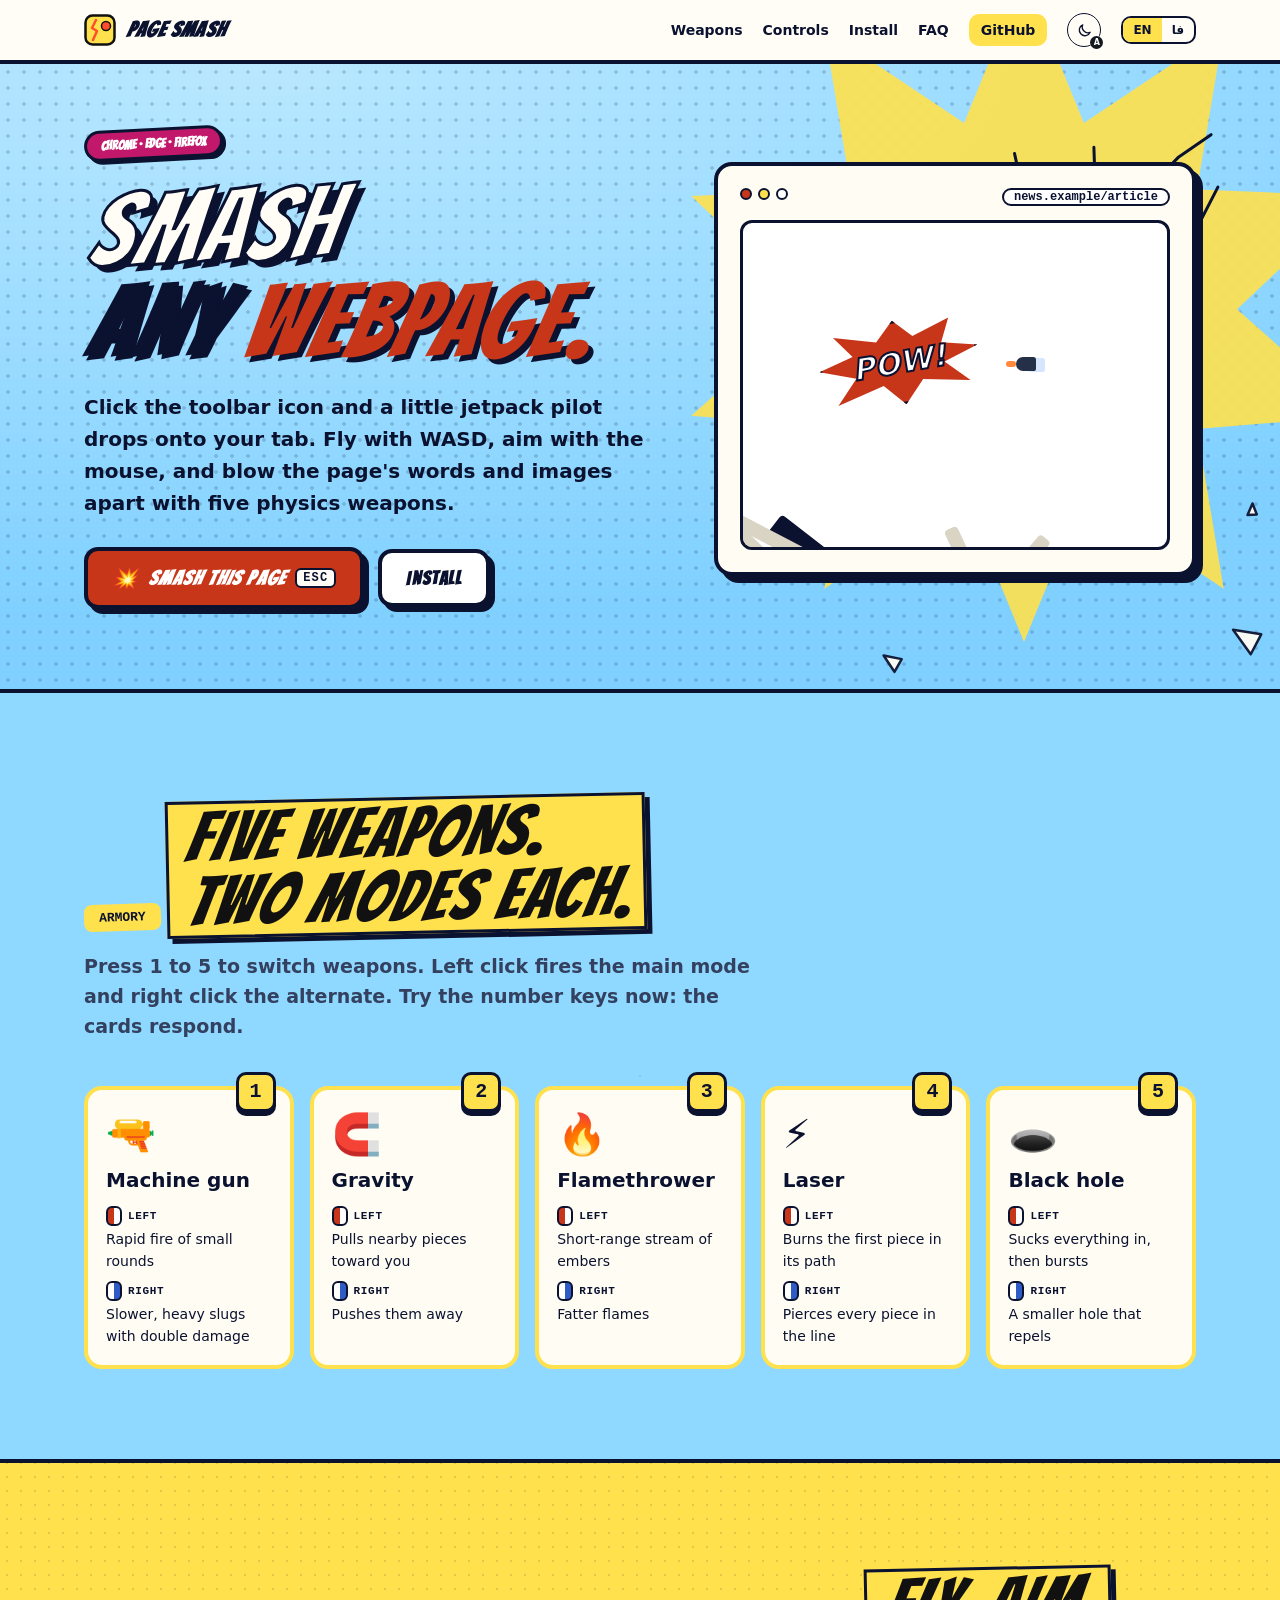
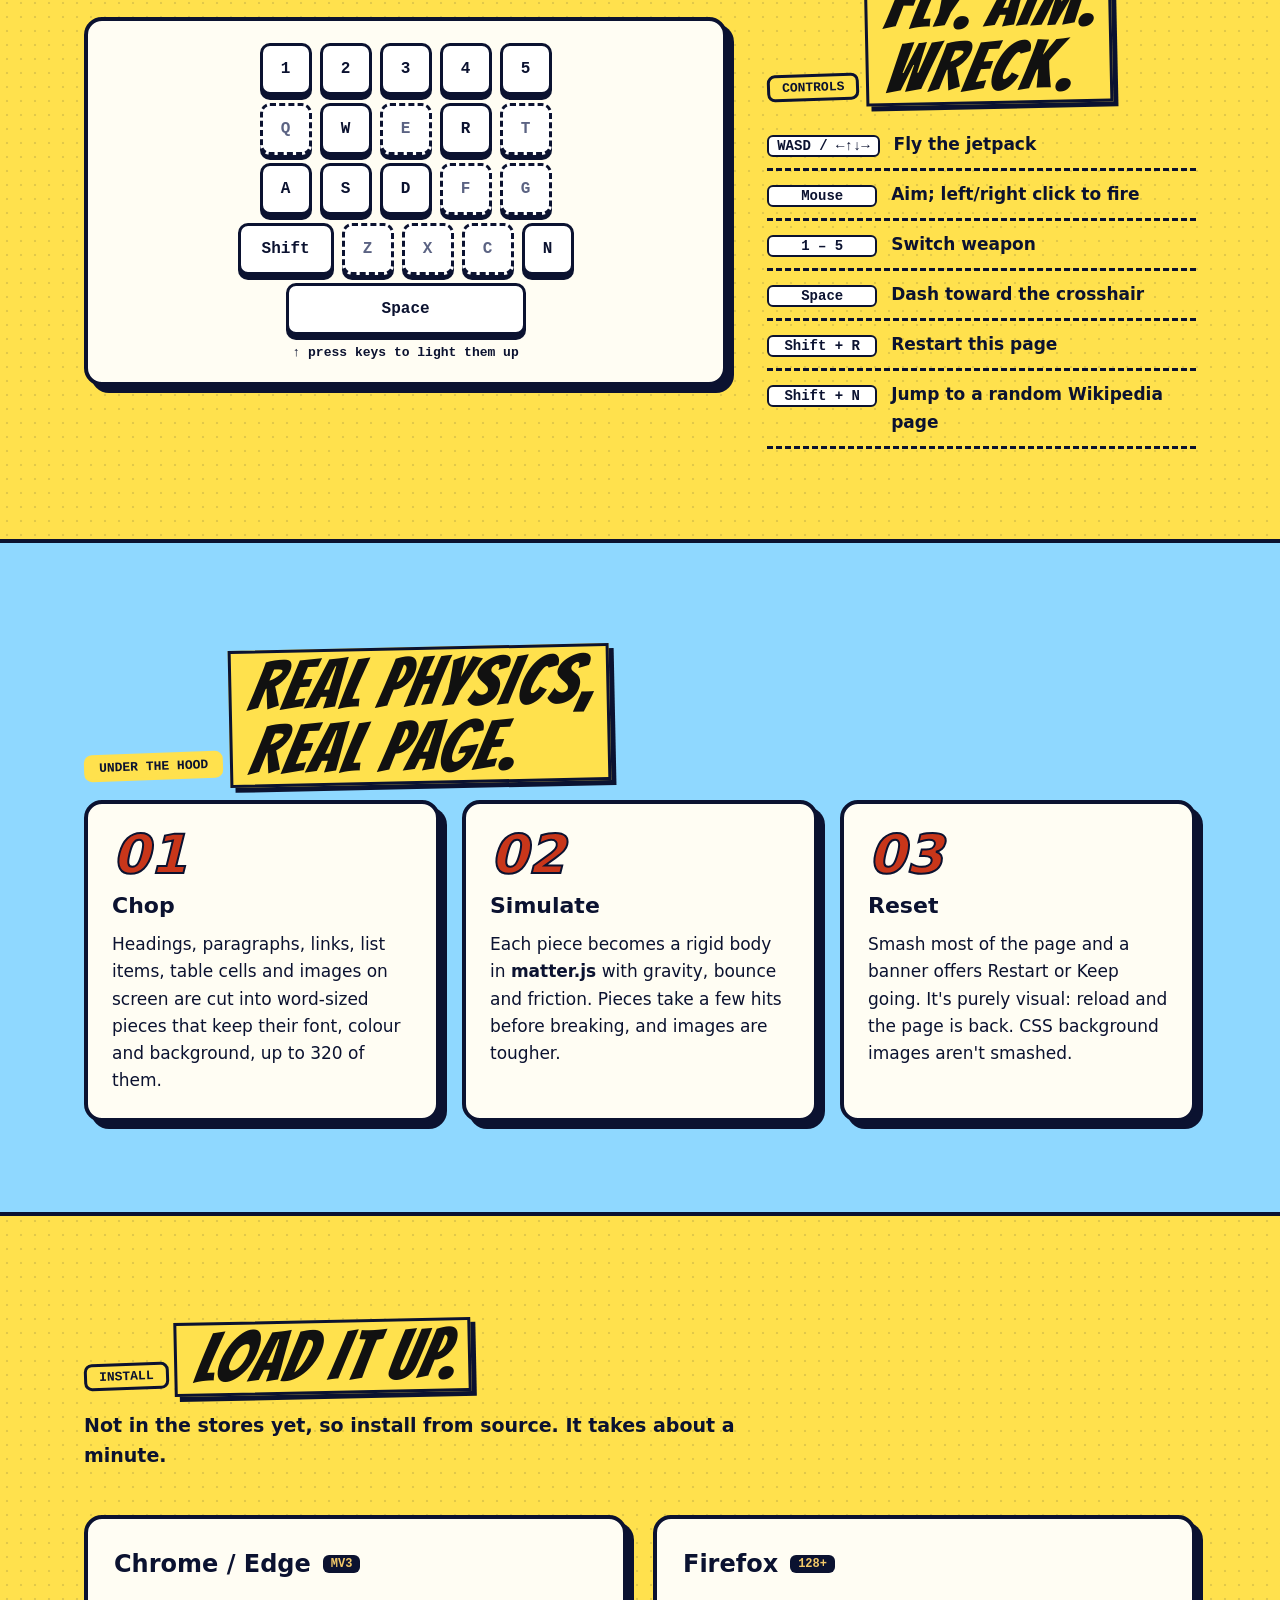
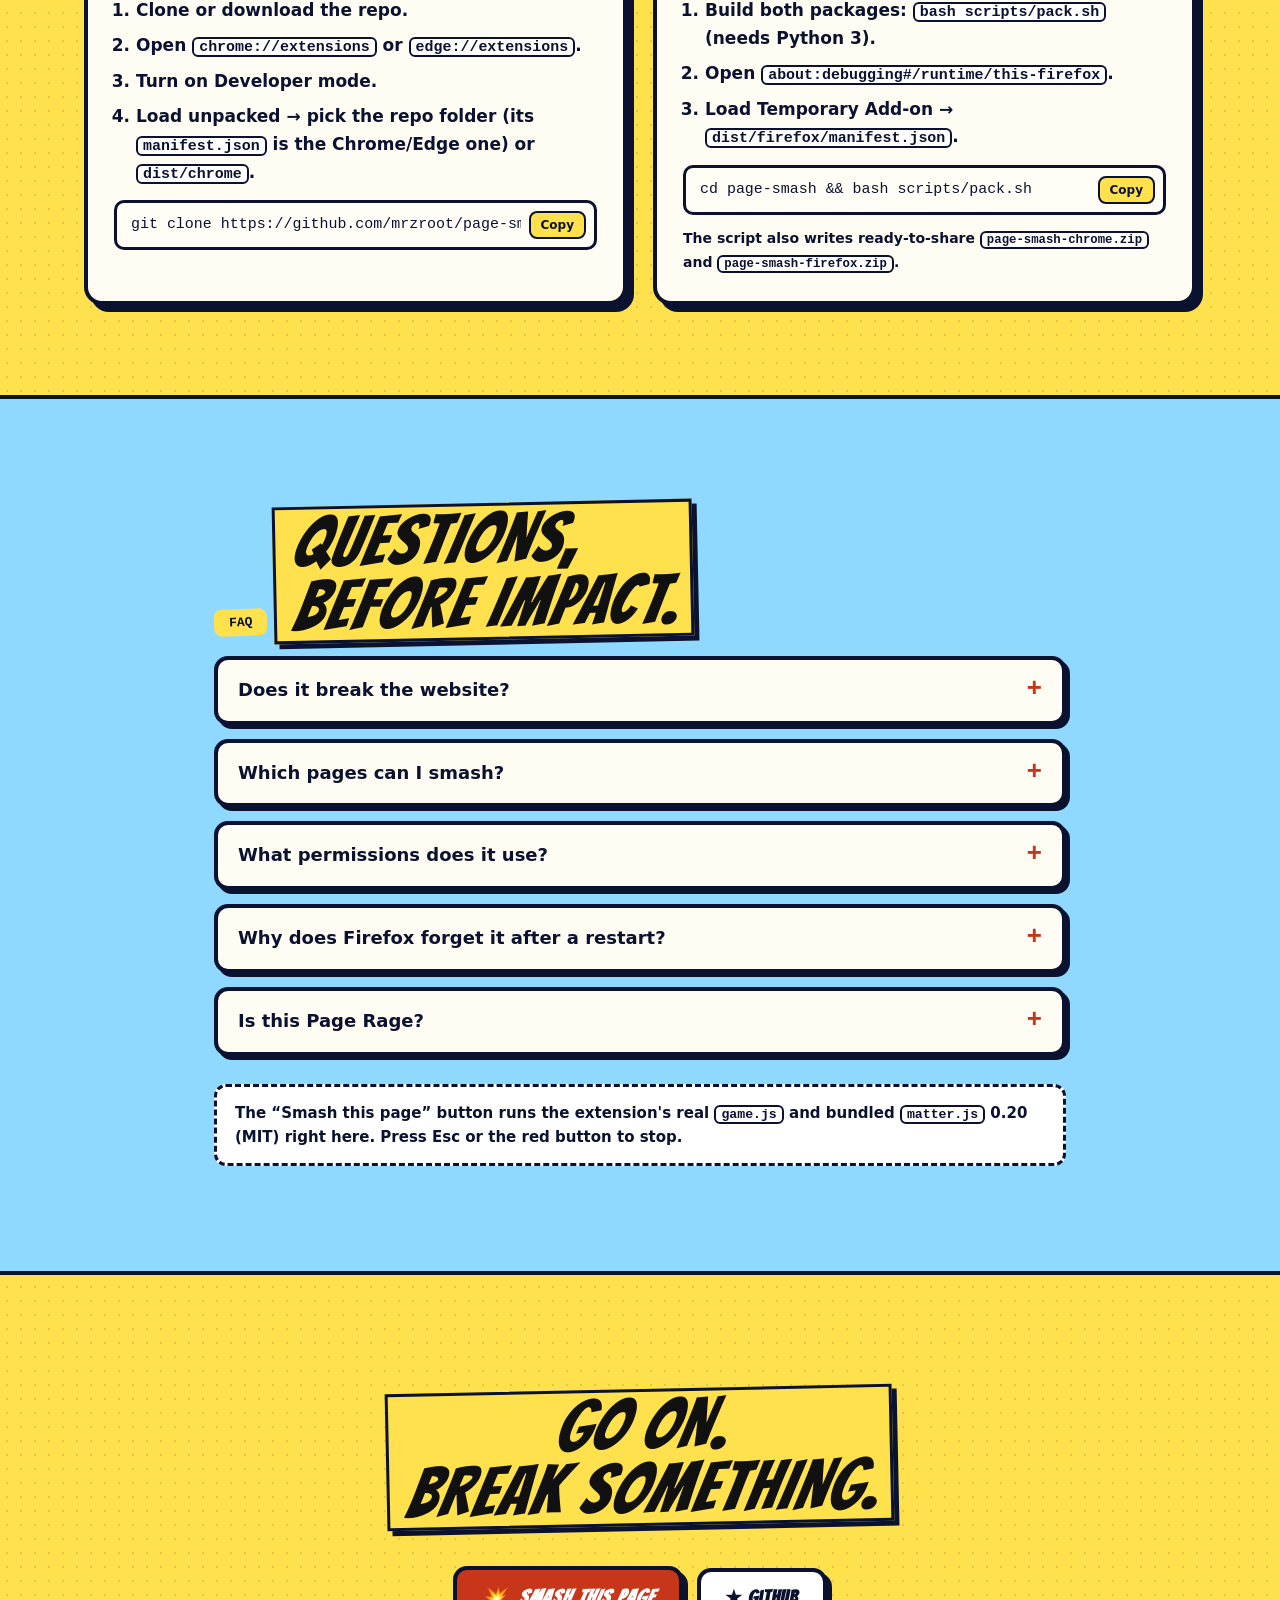
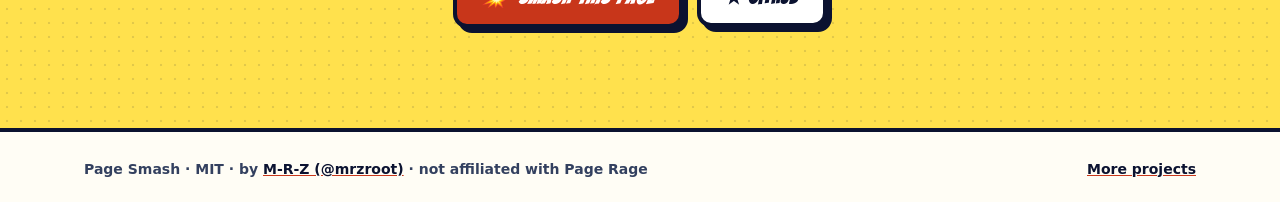
==== docs/index.html @ 1b50099c "docs(site): warm palette (drop turquoise), soft radial theme transition" ====
<!doctype html>
<html lang="en" data-lang="en" dir="ltr">
<head>
<meta charset="utf-8">
<meta name="theme-color" content="#070b1a" media="(prefers-color-scheme: dark)">
<meta name="theme-color" content="#ffe14d" media="(prefers-color-scheme: light)">
<script>/*mrz-theme*/(function(){var d=document.documentElement,m='system';try{m=localStorage.getItem('mrz-theme')||'system'}catch(e){}if(m!=='light'&&m!=='dark')m='system';var q=window.matchMedia?matchMedia('(prefers-color-scheme: dark)'):null;var t=m==='system'?(q&&q.matches?'dark':'light'):m;d.setAttribute('data-theme',t);d.setAttribute('data-theme-mode',m);d.style.colorScheme=t})()</script>
<meta name="color-scheme" content="light dark">
<meta name="viewport" content="width=device-width, initial-scale=1">
<title>Page Smash · Smash any webpage with a jetpack and five weapons</title>
<meta name="description" content="Page Smash is an open-source browser extension for Chrome, Edge and Firefox: click the icon, fly a jetpack over the page and break its text and images apart with five physics weapons. MIT.">

<meta property="og:title" content="Page Smash · صفحه‌خردکن">
<meta property="og:description" content="Fly a jetpack over any webpage and smash it to bits. Try it on this page.">
<meta property="og:type" content="website">
<meta property="og:url" content="https://mrzroot.github.io/page-smash/">
<link rel="canonical" href="https://mrzroot.github.io/page-smash/">
<link rel="icon" href="favicon.svg" type="image/svg+xml">
<script>(function(){var d=document.documentElement,l='en';try{l=new URLSearchParams(location.search).get('lang')||localStorage.getItem('mrz-lang')||'en'}catch(e){}if(l==='fa'){d.lang='fa';d.dir='rtl';d.setAttribute('data-lang','fa')}})()</script>
<style>
@font-face{font-family:Vazirmatn;src:url(fonts/vazirmatn-arabic.woff2) format('woff2');font-weight:400 800;font-display:swap;unicode-range:U+0600-06FF,U+0750-077F,U+200C-200E,U+FB50-FDFF,U+FE70-FEFC}
:root{--stroke:var(--ink);--y:#ffe14d;--y2:#fff3a6;--ink:#111;--red:#ff4d2e;--blue:#2f6bff;--pink:#ff5fa2;--mint:#3ddc97;--purple:#8a5cff;--paper:#fffdf3;
--sans:ui-sans-serif,system-ui,-apple-system,"Segoe UI",Roboto,Arial,Vazirmatn,sans-serif;--fa:Vazirmatn,"Segoe UI",Tahoma,sans-serif;--mono:ui-monospace,"SF Mono",Menlo,Consolas,monospace}
*{box-sizing:border-box}html{scroll-behavior:smooth;background:var(--y)}
body{margin:0;color:var(--ink);font:17px/1.6 var(--sans);-webkit-font-smoothing:antialiased;overflow-x:hidden;background:var(--y);background-image:radial-gradient(rgba(0,0,0,.13) 1.2px,transparent 1.6px);background-size:14px 14px}
html[data-lang=fa] body{font-family:var(--fa);line-height:1.85}
html[data-lang=en] [lang=fa],html[data-lang=fa] [lang=en]{display:none!important}
a{color:inherit}
code{font-family:var(--mono);font-size:.88em;background:#fff;border:2px solid var(--stroke);border-radius:6px;padding:0 5px}
.wrap{max-width:1160px;margin:0 auto;padding:0 24px}
.box{color:var(--ink);background:var(--paper);border:4px solid var(--stroke);border-radius:18px;box-shadow:7px 7px 0 var(--stroke)}
html[dir=rtl] .box{box-shadow:-7px 7px 0 var(--stroke)}
/* nav */
.top{position:sticky;top:0;z-index:20;background:var(--ink);color:#fff}
.top .wrap{display:flex;align-items:center;gap:18px;height:60px}
.brand{display:flex;align-items:center;gap:10px;font-weight:900;font-size:20px;text-decoration:none;letter-spacing:-.02em;font-style:italic;text-transform:uppercase}
html[data-lang=fa] .brand{font-style:normal;text-transform:none}
.brand img{width:32px;height:32px}
.top nav{margin-inline-start:auto;display:flex;gap:20px;align-items:center;font-weight:800;font-size:14px}
.top nav a{text-decoration:none}.top nav a:hover{color:var(--y)}
.lang{display:flex;border:2px solid #fff;border-radius:10px;overflow:hidden}
.lang button{background:none;border:0;color:#fff;font:900 12px var(--sans);padding:5px 10px;cursor:pointer}
.lang button[aria-pressed=true]{background:var(--y);color:var(--ink)}
.gh{background:var(--y);color:var(--ink);border-radius:10px;padding:5px 12px}
.top nav a.gh:hover{color:var(--ink)}
/* hero */
.hero{padding:64px 0 80px;position:relative}
.hero .wrap{display:grid;grid-template-columns:1.1fr .9fr;gap:40px;align-items:center}
.hero .wrap>*{min-width:0}
.sticker{display:inline-block;background:var(--pink);color:#fff;font:900 13px var(--sans);text-transform:uppercase;padding:6px 14px;border:3px solid var(--stroke);border-radius:999px;transform:rotate(-3deg);box-shadow:3px 3px 0 var(--stroke)}
html[data-lang=fa] .sticker{text-transform:none;font-family:var(--fa)}
h1{font-size:clamp(52px,8vw,112px);line-height:.86;margin:22px 0 22px;font-weight:900;text-transform:uppercase;letter-spacing:-.045em;font-style:italic}
h1 .w{display:inline-block;color:#fff;-webkit-text-stroke:3px var(--stroke);text-shadow:6px 6px 0 var(--stroke);transform:rotate(-2deg)}
h1 .r{color:var(--red);text-shadow:5px 5px 0 var(--stroke)}
html[data-lang=fa] h1{font-style:normal;letter-spacing:0;line-height:1.2;text-transform:none;font-size:clamp(46px,6.6vw,90px)}
html[dir=rtl] h1 .w{text-shadow:-6px 6px 0 var(--stroke)}html[dir=rtl] h1 .r{text-shadow:-5px 5px 0 var(--stroke)}
.lead{font-size:20px;font-weight:600;max-width:560px;margin:0 0 28px}
.cta{display:flex;flex-wrap:wrap;gap:14px;align-items:center}
.btn{display:inline-flex;align-items:center;gap:10px;padding:15px 24px;border:4px solid var(--stroke);border-radius:14px;font:900 17px var(--sans);text-decoration:none;cursor:pointer;background:#fff;color:var(--ink);box-shadow:5px 5px 0 var(--stroke);transition:transform .08s,box-shadow .08s}
html[data-lang=fa] .btn{font-family:var(--fa)}
html[dir=rtl] .btn{box-shadow:-5px 5px 0 var(--stroke)}
.btn:hover{transform:translate(-2px,-2px);box-shadow:7px 7px 0 var(--stroke)}
.btn:active{transform:translate(4px,4px);box-shadow:1px 1px 0 var(--stroke)}
.btn.boom{background:var(--red);color:#fff;font-size:20px;text-transform:uppercase;font-style:italic}
html[data-lang=fa] .btn.boom{text-transform:none;font-style:normal}
.btn.boom .k{font:900 12px var(--mono);background:#fff;color:var(--ink);border:2px solid var(--stroke);border-radius:6px;padding:1px 6px;font-style:normal}
.touch{display:none;font-weight:800;font-size:14px;background:#fff;border:3px dashed var(--stroke);border-radius:12px;padding:10px 14px;margin-top:16px}
@media (hover:none),(pointer:coarse){.btn.boom{display:none}.touch{display:block}}
/* comic panel */
.panel{position:relative;padding:22px;transform:rotate(1.5deg)}
.panel .bar{display:flex;gap:6px;margin-bottom:14px}
.panel .bar i{width:12px;height:12px;border-radius:50%;border:2px solid var(--stroke);background:#fff}
.panel .bar i:first-child{background:var(--red)}.panel .bar i:nth-child(2){background:var(--y)}
.panel .bar span{margin-inline-start:auto;font:700 12px var(--mono);background:#fff;border:2px solid var(--stroke);border-radius:999px;padding:0 10px}
.art{position:relative;height:330px;border:3px solid var(--stroke);border-radius:12px;background:#fff;overflow:hidden}
.art .ln{position:absolute;height:14px;border-radius:4px;background:#d9d4c4;transition:transform 1s cubic-bezier(.3,1.4,.5,1),opacity .4s}
.art .hd{height:26px;background:var(--ink)}
.art .im{height:90px;background:linear-gradient(135deg,var(--blue),var(--purple));border:2px solid var(--stroke)}
.art .pl{position:absolute;width:36px;height:36px;transition:all .6s cubic-bezier(.3,1.4,.5,1)}
.art .pl b{position:absolute;left:10px;top:11px;width:20px;height:14px;background:#243047;border-radius:8px 3px 3px 8px;box-shadow:9px 1px 0 0 #d7e6ff}
.art .pl i{position:absolute;left:0;top:15px;width:10px;height:6px;background:#ff8a3d;border-radius:6px;animation:fl .12s infinite alternate}
@keyframes fl{to{width:14px;left:-4px}}
.pow{position:absolute;font:900 30px var(--sans);font-style:italic;color:#fff;-webkit-text-stroke:2px var(--stroke);background:var(--red);border:3px solid var(--stroke);padding:6px 14px;clip-path:polygon(50% 0,61% 22%,85% 8%,78% 35%,100% 45%,78% 58%,92% 85%,63% 74%,50% 100%,38% 74%,8% 88%,22% 60%,0 45%,22% 34%,12% 8%,38% 22%);transform:scale(0) rotate(-10deg);transition:transform .25s cubic-bezier(.3,1.8,.5,1);padding:22px 30px;z-index:3}
.pow.on{transform:scale(1) rotate(-10deg)}
.bul{position:absolute;width:6px;height:6px;border-radius:50%;background:#ffb703;border:1px solid var(--stroke)}
/* sections */
section{padding:90px 0;position:relative}
.dark{background:var(--ink);color:#fff;background-image:radial-gradient(rgba(255,255,255,.08) 1.2px,transparent 1.6px);background-size:14px 14px}
h2{font-size:clamp(38px,5.4vw,72px);line-height:.92;margin:14px 0 16px;font-weight:900;text-transform:uppercase;letter-spacing:-.04em;font-style:italic}
html[data-lang=fa] h2{text-transform:none;letter-spacing:0;font-style:normal;line-height:1.3}
.sub{font-size:19px;font-weight:600;max-width:680px;margin:0 0 44px}
.dark .sub{color:#d9d4c4}
.tag{display:inline-block;background:var(--y);color:var(--ink);border:3px solid var(--stroke);font:900 13px var(--mono);padding:3px 12px;border-radius:8px;transform:rotate(-2deg);text-transform:uppercase}
.dark .tag{border-color:var(--y)}
html[data-lang=fa] .tag{font-family:var(--fa)}
/* weapons */
.weap{display:grid;grid-template-columns:repeat(5,1fr);gap:16px}
.weap>*{min-width:0}
.wp{background:var(--paper);color:var(--ink);border:4px solid var(--y);border-radius:18px;padding:18px;position:relative;transition:transform .15s}
.wp:hover,.wp.sel{transform:translateY(-6px) rotate(-1deg)}
.wp.sel{border-color:var(--red);box-shadow:0 0 0 4px var(--red)}
.wp .key{position:absolute;top:-18px;inset-inline-end:14px;width:40px;height:40px;display:grid;place-items:center;background:var(--y);border:3px solid var(--stroke);border-radius:10px;font:900 20px var(--mono);box-shadow:0 4px 0 var(--stroke)}
.wp .em{font-size:40px;line-height:1;margin:6px 0 10px;display:block}
.wp h3{margin:0 0 10px;font-size:20px;font-weight:900}
.wp dl{margin:0;font-size:14px}
.wp dt{font:800 11px var(--mono);text-transform:uppercase;letter-spacing:.06em;margin-top:8px;display:flex;gap:6px;align-items:center}
.wp dt:before{content:"";width:12px;height:16px;border:2px solid var(--stroke);border-radius:6px;background:linear-gradient(90deg,var(--red) 50%,#fff 50%)}
.wp dt.rc:before{background:linear-gradient(90deg,#fff 50%,var(--blue) 50%)}
html[data-lang=fa] .wp dt{font-family:var(--fa);letter-spacing:0;font-size:12px}
.wp dd{margin:2px 0 0}
/* keyboard */
.kbwrap{display:grid;grid-template-columns:1.2fr .8fr;gap:40px;align-items:center}
.kbwrap>*{min-width:0}
.kb{padding:22px;direction:ltr}
.row{display:flex;gap:8px;margin-bottom:8px;justify-content:center}
.kc{min-width:52px;height:52px;display:grid;place-items:center;background:#fff;border:3px solid var(--stroke);border-radius:10px;font:900 16px var(--mono);box-shadow:0 5px 0 var(--stroke);transition:transform .06s,box-shadow .06s,background .06s;padding:0 10px}
.kc.dim{opacity:.35}
.kc.w{min-width:240px}.kc.m{min-width:96px}
.kc.on{transform:translateY(4px);box-shadow:0 1px 0 var(--stroke);background:var(--y)}
.kc.hot{background:var(--y2)}
.kbnote{text-align:center;font:700 13px var(--mono);margin-top:10px}
.ctl{list-style:none;margin:0;padding:0}
.ctl li{display:flex;gap:14px;align-items:baseline;padding:10px 0;border-bottom:3px dashed var(--stroke);font-weight:600}
.ctl li b{font:900 14px var(--mono);background:#fff;border:2px solid var(--stroke);border-radius:6px;padding:1px 8px;flex:none;min-width:110px;text-align:center}
/* how */
.how{display:grid;grid-template-columns:repeat(3,1fr);gap:22px}
.how>*{min-width:0}
.hw{padding:24px}
.hw .n{font:900 italic 54px/1 var(--sans);color:var(--red);-webkit-text-stroke:2px var(--stroke)}
.hw h3{margin:6px 0 8px;font-size:22px;font-weight:900}
.hw p{margin:0;font-weight:500}
/* install */
.inst{display:grid;grid-template-columns:1fr 1fr;gap:26px}
.inst>*{min-width:0}
.ib{padding:26px}
.ib h3{display:flex;gap:12px;align-items:center;margin:0 0 14px;font-size:24px;font-weight:900}
.ib h3 span.b{font:900 12px var(--mono);background:var(--ink);color:var(--y);border-radius:6px;padding:2px 8px}
.ib ol{margin:0;padding-inline-start:22px;font-weight:600}
.ib li{margin:8px 0}
.cmd{display:flex;align-items:center;gap:8px;background:var(--ink);color:#fff;border-radius:10px;padding:8px 8px 8px 14px;margin-top:14px;direction:ltr}
.cmd code{flex:1;min-width:0;background:none;border:0;color:var(--y);white-space:nowrap;overflow-x:auto;padding:0}
.copy{background:var(--y);border:2px solid #fff;border-radius:8px;font:900 12px var(--sans);padding:5px 10px;cursor:pointer;flex:none}
.copy.ok{background:var(--mint)}
/* faq */
.faq{max-width:900px}
details{color:var(--ink);background:var(--paper);border:4px solid var(--stroke);border-radius:14px;margin-bottom:14px;padding:0 20px;box-shadow:4px 4px 0 var(--stroke)}
html[dir=rtl] details{box-shadow:-4px 4px 0 var(--stroke)}
summary{cursor:pointer;list-style:none;padding:16px 0;font-weight:900;font-size:18px;display:flex;justify-content:space-between;gap:16px}
summary::-webkit-details-marker{display:none}
summary:after{content:"+";font:900 26px/1 var(--mono);color:var(--red)}
details[open] summary:after{content:"−"}
details p{margin:0 0 18px;font-weight:500}
.disc{color:var(--ink);margin-top:28px;font-weight:700;font-size:15px;background:#fff;border:3px dashed var(--stroke);border-radius:12px;padding:14px 18px}
.end{text-align:center;padding:100px 0}
.end .cta{justify-content:center;margin-top:24px}
footer{background:var(--ink);color:#d9d4c4;padding:26px 0;font-size:14px;font-weight:600}
footer .wrap{display:flex;flex-wrap:wrap;gap:14px;justify-content:space-between}
footer a{color:var(--y)}
#exit{position:fixed;bottom:18px;left:50%;transform:translateX(-50%);z-index:2147483647;display:none;background:var(--red);color:#fff;border:3px solid var(--stroke);border-radius:999px;font:900 14px var(--sans);padding:10px 18px;cursor:pointer;box-shadow:0 4px 0 var(--stroke)}
html[data-lang=fa] #exit{font-family:var(--fa)}
html.smashing #exit{display:block}
@media (max-width:980px){.hero .wrap,.kbwrap,.inst{grid-template-columns:minmax(0,1fr)}.weap{grid-template-columns:repeat(2,minmax(0,1fr));row-gap:30px}.how{grid-template-columns:minmax(0,1fr)}.panel{transform:none}}
@media (max-width:640px){.top nav a.h,.gh{display:none}.hero{padding:40px 0 60px}section{padding:64px 0}.weap{grid-template-columns:minmax(0,1fr)}.art{height:260px}.kc{min-width:38px;height:42px;font-size:13px;padding:0 6px}.kc.w{min-width:150px}.kc.m{min-width:64px}.row{gap:5px}.ctl li b{min-width:90px}}
</style>
<style id="mrz-theme-css">/*mrz-theme-badge*/[data-theme-toggle]{position:relative}
html[data-theme-mode=system] [data-theme-toggle]::after{content:"A";position:absolute;inset-inline-end:-3px;bottom:-3px;min-width:13px;height:13px;padding:0 2px;box-sizing:border-box;border-radius:7px;font:700 8px/13px system-ui,sans-serif;letter-spacing:0;text-align:center;background:#14181f;color:#fff;box-shadow:0 0 0 1px rgba(255,255,255,.55);pointer-events:none}
html[data-theme=dark][data-theme-mode=system] [data-theme-toggle]::after{background:#f3f4f6;color:#14181f;box-shadow:0 0 0 1px rgba(0,0,0,.5)}

/* mrz theme toggle */
.mrz-tt{all:unset;box-sizing:border-box;cursor:pointer;display:inline-grid;place-items:center;flex:none;width:34px;height:34px;border-radius:999px;color:inherit;border:1.5px solid currentColor;transition:transform .2s,background-color .2s}
.mrz-tt:hover{transform:rotate(-12deg)}.mrz-tt:focus-visible{outline:2px solid #b56a1f;outline-offset:3px}
.mrz-tt svg{width:17px;height:17px;display:block}
html[data-theme=dark] .mrz-tt .i-moon,html:not([data-theme=dark]) .mrz-tt .i-sun{display:none}
/* Page Smash · comic pop on the palette: amber-gold daylight, midnight-indigo night with terracotta ink lines */
html[data-theme=light]{--y:#f3c969;--y2:#f9e3a8;--ink:#0b1230;--stroke:#0b1230;--red:#c8361a;--blue:#2f5bc7;--pink:#c2186b;--mint:#0b7a4f;--purple:#6a46c9;--paper:#fffdf5;
--band:#f1e9d8;--band-fg:#0b1230;--band-sub:#33405f;--bar:#fffdf5;--slab:#fffdf5}
html[data-theme=dark]{--y:#f0be5e;--y2:#f6d995;--ink:#eceff7;--stroke:#d0a03f;--red:#ff6a4d;--blue:#7fa6ff;--pink:#ff7ab5;--mint:#4fdc98;--purple:#a98bff;--paper:#121a33;
--band:#0b1124;--band-fg:#eceff7;--band-sub:#b4bcd6;--bar:#0b1124;--slab:#0b1124}
html[data-theme=dark],html[data-theme=dark] body{background-color:#070b1a}
html[data-theme=dark] body{background-image:radial-gradient(rgba(170,190,255,.09) 1.2px,transparent 1.6px)}
html[data-theme=light] body{background-image:radial-gradient(rgba(11,18,48,.12) 1.2px,transparent 1.6px)}
/* bars, bands and slabs follow the theme (no hard-coded black in light mode) */
html[data-theme] .top{background:var(--bar);color:var(--ink);border-bottom:4px solid var(--stroke)}
html[data-theme] .top a{color:var(--ink)}
html[data-theme] .lang{border-color:var(--ink)}html[data-theme] .lang button{color:var(--ink)}
html[data-theme] .lang button[aria-pressed=true],html[data-theme] .gh,html[data-theme] .top nav a.gh:hover{background:var(--y);color:#0b1230}
html[data-theme] .top nav a:hover{color:var(--red)}
html[data-theme] .dark{background:var(--band);color:var(--band-fg);border-block:4px solid var(--stroke)}
html[data-theme=light] .dark{background-image:radial-gradient(rgba(11,18,48,.08) 1.2px,transparent 1.6px)}
html[data-theme] .dark .sub{color:var(--band-sub)}
html[data-theme] .cmd{background:var(--slab);color:var(--ink);border:3px solid var(--stroke)}
html[data-theme] .cmd code{color:var(--ink)}
html[data-theme] .copy{border-color:var(--stroke);color:#0b1230}
html[data-theme] footer{background:var(--bar);color:var(--band-sub);border-top:4px solid var(--stroke)}
html[data-theme] footer a{color:var(--ink);text-decoration-color:var(--red)}
html[data-theme] .ib h3 span.b{background:#0b1230;color:#f3c969}
html[data-theme] .tag,html[data-theme] .wp .key,html[data-theme] .kc.on,html[data-theme] .kc.hot,html[data-theme] .copy.ok{color:#0b1230}
html[data-theme] .sticker{color:#fff}
html[data-theme=dark] .sticker{color:#2a0717}
html[data-theme] .btn.boom,html[data-theme] .pow,html[data-theme] #exit{color:#fff}
html[data-theme=dark] .btn.boom,html[data-theme=dark] .pow,html[data-theme=dark] #exit{color:#1a0602}
html[data-theme] .btn.boom .k{background:#fffdf5;color:#0b1230}
html[data-theme] h1 .w{color:#fffdf5}
html[data-theme=dark] h1 .w{color:#f0be5e;-webkit-text-stroke-color:#0b1230}
html[data-theme=dark] .btn,html[data-theme=dark] code,html[data-theme=dark] .touch,html[data-theme=dark] .art,html[data-theme=dark] .kc,html[data-theme=dark] .ctl li b,html[data-theme=dark] .disc,html[data-theme=dark] .panel .bar i,html[data-theme=dark] .panel .bar span{background:#121a33}
html[data-theme=dark] .art .ln{background:#2a3560}
html[data-theme=dark] .wp dt:before{background:linear-gradient(90deg,var(--red) 50%,#eceff7 50%)}
html[data-theme=dark] .wp dt.rc:before{background:linear-gradient(90deg,#eceff7 50%,var(--blue) 50%)}
html[data-theme=dark] .btn.boom{background:var(--red)}
html[data-theme] .top nav a.gh,html[data-theme] .top nav a.gh:hover{background:var(--y);color:#0b1230}
html[data-theme=dark] .kc.on{background:var(--y);color:#0b1230}html[data-theme=dark] .kc.hot{background:var(--y2);color:#0b1230}
html[data-theme] .kc.dim{opacity:1;color:#5b6383;border-style:dashed}
html[data-theme=dark] .kc.dim{color:#98a2c4}
</style>
<link rel="preload" href="fonts/bangers-400.woff2" as="font" type="font/woff2" crossorigin><link rel="stylesheet" href="identity.css"></head>
<body>
<header class="top"><div class="wrap">
  <a class="brand" href="#"><img src="favicon.svg" alt=""><span lang="en">Page Smash</span><span lang="fa">صفحه‌خردکن</span></a>
  <nav>
    <a class="h" href="#weapons"><span lang="en">Weapons</span><span lang="fa">سلاح‌ها</span></a>
    <a class="h" href="#controls"><span lang="en">Controls</span><span lang="fa">کنترل‌ها</span></a>
    <a href="#install"><span lang="en">Install</span><span lang="fa">نصب</span></a>
    <a class="h" href="#faq"><span lang="en">FAQ</span><span lang="fa">پرسش‌ها</span></a>
    <a class="gh" href="https://github.com/mrzroot/page-smash">GitHub</a>
    <button type="button" class="mrz-tt" data-theme-toggle aria-label="Switch to dark mode" title="Switch to dark mode"><svg class="i-sun" viewBox="0 0 24 24" aria-hidden="true"><g fill="none" stroke="currentColor" stroke-width="1.9" stroke-linecap="round"><circle cx="12" cy="12" r="4"/><path d="M12 2.5v2M12 19.5v2M4.6 4.6 6 6M18 18l1.4 1.4M2.5 12h2M19.5 12h2M4.6 19.4 6 18M18 6l1.4-1.4"/></g></svg><svg class="i-moon" viewBox="0 0 24 24" aria-hidden="true"><path fill="none" stroke="currentColor" stroke-width="1.9" stroke-linejoin="round" d="M20 14.5A8 8 0 0 1 9.5 4a8 8 0 1 0 10.5 10.5Z"/></svg></button><div class="lang" role="group" aria-label="Language"><button type="button" data-set-lang="en">EN</button><button type="button" data-set-lang="fa">فا</button></div>
  </nav>
</div></header>

<main>
<section class="hero"><div class="wrap">
  <div>
    <span class="sticker"><span lang="en">Chrome · Edge · Firefox</span><span lang="fa">کروم · اج · فایرفاکس</span></span>
    <h1><span lang="en"><span class="w">Smash</span><br>any <span class="r">webpage.</span></span><span lang="fa"><span class="w">هر صفحه‌ای</span><br>را <span class="r">خرد کنید.</span></span></h1>
    <p class="lead"><span lang="en">Click the toolbar icon and a little jetpack pilot drops onto your tab. Fly with WASD, aim with the mouse, and blow the page's words and images apart with five physics weapons.</span><span lang="fa">روی آیکون افزونه بزنید تا یک خلبان جت‌پک کوچک روی تب فرود بیاید. با WASD پرواز کنید، با ماوس نشانه بگیرید و کلمه‌ها و تصویرهای صفحه را با پنج سلاح فیزیکی از هم بپاشید.</span></p>
    <div class="cta">
      <button class="btn boom" type="button" id="smash">💥 <span lang="en">Smash this page</span><span lang="fa">همین صفحه را خرد کن</span> <span class="k">Esc</span></button>
      <a class="btn" href="#install"><span lang="en">Install</span><span lang="fa">نصب</span></a>
    </div>
    <p class="touch"><span lang="en">🖱️ Smashing needs a keyboard and mouse. Open this page on a computer to try it live.</span><span lang="fa">🖱️ برای خرد کردن کیبورد و ماوس لازم است. این صفحه را روی کامپیوتر باز کنید تا زنده امتحانش کنید.</span></p>
  </div>
  <div class="box panel" aria-hidden="true">
    <div class="bar"><i></i><i></i><i></i><span>news.example/article</span></div>
    <div class="art" id="art"><div class="pow" id="pow">POW!</div></div>
  </div>
</div></section>

<section class="dark" id="weapons"><div class="wrap">
  <span class="tag"><span lang="en">Armory</span><span lang="fa">زرادخانه</span></span>
  <h2><span lang="en">Five weapons.<br>Two modes each.</span><span lang="fa">پنج سلاح.<br>هرکدام دو حالت.</span></h2>
  <p class="sub"><span lang="en">Press 1 to 5 to switch weapons. Left click fires the main mode and right click the alternate. Try the number keys now: the cards respond.</span><span lang="fa">با کلیدهای ۱ تا ۵ سلاح را عوض کنید. کلیک چپ حالت اصلی و کلیک راست حالت دوم است. همین حالا کلیدهای عددی را بزنید؛ کارت‌ها واکنش نشان می‌دهند.</span></p>
  <div class="weap" id="weap">
    <div class="wp"><span class="key">1</span><span class="em">🔫</span><h3><span lang="en">Machine gun</span><span lang="fa">مسلسل</span></h3><dl><dt><span lang="en">Left</span><span lang="fa">چپ</span></dt><dd><span lang="en">Rapid fire of small rounds</span><span lang="fa">رگبار گلوله‌های کوچک</span></dd><dt class="rc"><span lang="en">Right</span><span lang="fa">راست</span></dt><dd><span lang="en">Slower, heavy slugs with double damage</span><span lang="fa">گلولهٔ سنگین‌تر و کندتر با آسیب دوبرابر</span></dd></dl></div>
    <div class="wp"><span class="key">2</span><span class="em">🧲</span><h3><span lang="en">Gravity</span><span lang="fa">گرانش</span></h3><dl><dt><span lang="en">Left</span><span lang="fa">چپ</span></dt><dd><span lang="en">Pulls nearby pieces toward you</span><span lang="fa">تکه‌های نزدیک را به سمت شما می‌کشد</span></dd><dt class="rc"><span lang="en">Right</span><span lang="fa">راست</span></dt><dd><span lang="en">Pushes them away</span><span lang="fa">آن‌ها را دور می‌کند</span></dd></dl></div>
    <div class="wp"><span class="key">3</span><span class="em">🔥</span><h3><span lang="en">Flamethrower</span><span lang="fa">شعله‌افکن</span></h3><dl><dt><span lang="en">Left</span><span lang="fa">چپ</span></dt><dd><span lang="en">Short-range stream of embers</span><span lang="fa">جریان کوتاه‌برد اخگر</span></dd><dt class="rc"><span lang="en">Right</span><span lang="fa">راست</span></dt><dd><span lang="en">Fatter flames</span><span lang="fa">شعله‌های درشت‌تر</span></dd></dl></div>
    <div class="wp"><span class="key">4</span><span class="em">⚡</span><h3><span lang="en">Laser</span><span lang="fa">لیزر</span></h3><dl><dt><span lang="en">Left</span><span lang="fa">چپ</span></dt><dd><span lang="en">Burns the first piece in its path</span><span lang="fa">اولین تکهٔ مسیر را می‌سوزاند</span></dd><dt class="rc"><span lang="en">Right</span><span lang="fa">راست</span></dt><dd><span lang="en">Pierces every piece in the line</span><span lang="fa">از همهٔ تکه‌های خط عبور می‌کند</span></dd></dl></div>
    <div class="wp"><span class="key">5</span><span class="em">🕳️</span><h3><span lang="en">Black hole</span><span lang="fa">سیاه‌چاله</span></h3><dl><dt><span lang="en">Left</span><span lang="fa">چپ</span></dt><dd><span lang="en">Sucks everything in, then bursts</span><span lang="fa">همه‌چیز را می‌بلعد و بعد می‌ترکد</span></dd><dt class="rc"><span lang="en">Right</span><span lang="fa">راست</span></dt><dd><span lang="en">A smaller hole that repels</span><span lang="fa">چاله‌ای کوچک‌تر که پس می‌زند</span></dd></dl></div>
  </div>
</div></section>

<section id="controls"><div class="wrap kbwrap">
  <div class="box kb" id="kb" aria-label="Keyboard">
    <div class="row"><span class="kc" data-k="Digit1">1</span><span class="kc" data-k="Digit2">2</span><span class="kc" data-k="Digit3">3</span><span class="kc" data-k="Digit4">4</span><span class="kc" data-k="Digit5">5</span></div>
    <div class="row"><span class="kc dim">Q</span><span class="kc" data-k="KeyW">W</span><span class="kc dim">E</span><span class="kc" data-k="KeyR">R</span><span class="kc dim">T</span></div>
    <div class="row"><span class="kc" data-k="KeyA">A</span><span class="kc" data-k="KeyS">S</span><span class="kc" data-k="KeyD">D</span><span class="kc dim">F</span><span class="kc dim">G</span></div>
    <div class="row"><span class="kc m" data-k="ShiftLeft">Shift</span><span class="kc dim">Z</span><span class="kc dim">X</span><span class="kc dim">C</span><span class="kc" data-k="KeyN">N</span></div>
    <div class="row"><span class="kc w" data-k="Space">Space</span></div>
    <div class="kbnote"><span lang="en">↑ press keys to light them up</span><span lang="fa">↑ کلیدها را بزنید تا روشن شوند</span></div>
  </div>
  <div>
    <span class="tag"><span lang="en">Controls</span><span lang="fa">کنترل‌ها</span></span>
    <h2><span lang="en">Fly. Aim.<br>Wreck.</span><span lang="fa">پرواز. نشانه.<br>ویرانی.</span></h2>
    <ul class="ctl">
      <li><b>WASD / ←↑↓→</b><span lang="en">Fly the jetpack</span><span lang="fa">پرواز با جت‌پک</span></li>
      <li><b>Mouse</b><span lang="en">Aim; left/right click to fire</span><span lang="fa">نشانه‌گیری؛ کلیک چپ/راست برای شلیک</span></li>
      <li><b>1 – 5</b><span lang="en">Switch weapon</span><span lang="fa">تعویض سلاح</span></li>
      <li><b>Space</b><span lang="en">Dash toward the crosshair</span><span lang="fa">دش به سمت نشانه</span></li>
      <li><b>Shift + R</b><span lang="en">Restart this page</span><span lang="fa">شروع دوبارهٔ همین صفحه</span></li>
      <li><b>Shift + N</b><span lang="en">Jump to a random Wikipedia page</span><span lang="fa">رفتن به یک صفحهٔ تصادفی ویکی‌پدیا</span></li>
    </ul>
  </div>
</div></section>

<section class="dark"><div class="wrap">
  <span class="tag"><span lang="en">Under the hood</span><span lang="fa">زیر کاپوت</span></span>
  <h2><span lang="en">Real physics,<br>real page.</span><span lang="fa">فیزیک واقعی،<br>صفحهٔ واقعی.</span></h2>
  <div class="how">
    <div class="box hw"><div class="n">01</div><h3><span lang="en">Chop</span><span lang="fa">تکه‌تکه</span></h3><p><span lang="en">Headings, paragraphs, links, list items, table cells and images on screen are cut into word-sized pieces that keep their font, colour and background, up to 320 of them.</span><span lang="fa">تیترها، پاراگراف‌ها، لینک‌ها، آیتم‌های فهرست، خانه‌های جدول و تصویرهای روی صفحه به تکه‌هایی به اندازهٔ کلمه بریده می‌شوند و فونت، رنگ و پس‌زمینه‌شان را نگه می‌دارند؛ تا ۳۲۰ تکه.</span></p></div>
    <div class="box hw"><div class="n">02</div><h3><span lang="en">Simulate</span><span lang="fa">شبیه‌سازی</span></h3><p><span lang="en">Each piece becomes a rigid body in <b>matter.js</b> with gravity, bounce and friction. Pieces take a few hits before breaking, and images are tougher.</span><span lang="fa">هر تکه در <b>matter.js</b> یک جسم صلب با گرانش، جهش و اصطکاک می‌شود. تکه‌ها پیش از شکستن چند ضربه می‌خورند و تصویرها مقاوم‌ترند.</span></p></div>
    <div class="box hw"><div class="n">03</div><h3><span lang="en">Reset</span><span lang="fa">بازگشت</span></h3><p><span lang="en">Smash most of the page and a banner offers Restart or Keep going. It's purely visual: reload and the page is back. CSS background images aren't smashed.</span><span lang="fa">وقتی بیشتر صفحه خرد شد، بنری «شروع دوباره» یا «ادامه» پیشنهاد می‌دهد. همه‌چیز فقط ظاهری است: با بارگذاری دوباره صفحه برمی‌گردد. تصویرهای پس‌زمینهٔ CSS خرد نمی‌شوند.</span></p></div>
  </div>
</div></section>

<section id="install"><div class="wrap">
  <span class="tag"><span lang="en">Install</span><span lang="fa">نصب</span></span>
  <h2><span lang="en">Load it up.</span><span lang="fa">بارش کنید.</span></h2>
  <p class="sub"><span lang="en">Not in the stores yet, so install from source. It takes about a minute.</span><span lang="fa">هنوز در فروشگاه‌ها نیست؛ از سورس نصبش کنید. حدود یک دقیقه طول می‌کشد.</span></p>
  <div class="inst">
    <div class="box ib"><h3>Chrome / Edge <span class="b">MV3</span></h3><ol>
      <li><span lang="en">Clone or download the repo.</span><span lang="fa">مخزن را کلون یا دانلود کنید.</span></li>
      <li><span lang="en">Open <code>chrome://extensions</code> or <code>edge://extensions</code>.</span><span lang="fa"><code>chrome://extensions</code> یا <code>edge://extensions</code> را باز کنید.</span></li>
      <li><span lang="en">Turn on <b>Developer mode</b>.</span><span lang="fa"><b>Developer mode</b> را روشن کنید.</span></li>
      <li><span lang="en"><b>Load unpacked</b> → pick the repo folder (its <code>manifest.json</code> is the Chrome/Edge one) or <code>dist/chrome</code>.</span><span lang="fa"><b>Load unpacked</b> ← پوشهٔ مخزن (که <code>manifest.json</code>ِ کروم/اج را دارد) یا <code>dist/chrome</code> را انتخاب کنید.</span></li></ol>
      <div class="cmd"><code id="c1">git clone https://github.com/mrzroot/page-smash.git</code><button class="copy" type="button" data-copy="c1">Copy</button></div></div>
    <div class="box ib"><h3>Firefox <span class="b">128+</span></h3><ol>
      <li><span lang="en">Build both packages: <code>bash scripts/pack.sh</code> (needs Python 3).</span><span lang="fa">هر دو بسته را بسازید: <code>bash scripts/pack.sh</code> (پایتون ۳ لازم است).</span></li>
      <li><span lang="en">Open <code>about:debugging#/runtime/this-firefox</code>.</span><span lang="fa"><code>about:debugging#/runtime/this-firefox</code> را باز کنید.</span></li>
      <li><span lang="en"><b>Load Temporary Add-on</b> → <code>dist/firefox/manifest.json</code>.</span><span lang="fa"><b>Load Temporary Add-on</b> ← <code>dist/firefox/manifest.json</code>.</span></li></ol>
      <div class="cmd"><code id="c2">cd page-smash &amp;&amp; bash scripts/pack.sh</code><button class="copy" type="button" data-copy="c2">Copy</button></div>
      <p style="margin:12px 0 0;font-size:14px;font-weight:600"><span lang="en">The script also writes ready-to-share <code>page-smash-chrome.zip</code> and <code>page-smash-firefox.zip</code>.</span><span lang="fa">اسکریپت فایل‌های <code>page-smash-chrome.zip</code> و <code>page-smash-firefox.zip</code> را هم برای اشتراک می‌سازد.</span></p></div>
  </div>
</div></section>

<section id="faq" class="dark"><div class="wrap faq">
  <span class="tag">FAQ</span>
  <h2><span lang="en">Questions,<br>before impact.</span><span lang="fa">پرسش‌ها،<br>پیش از برخورد.</span></h2>
  <details><summary><span lang="en">Does it break the website?</span><span lang="fa">سایت را خراب می‌کند؟</span></summary><p><span lang="en">No. It only rearranges what's drawn in your own tab. Nothing is sent or changed on the server, and a reload brings the page back.</span><span lang="fa">نه. فقط چیزی را که در تب خودتان کشیده شده جابه‌جا می‌کند. چیزی به سرور فرستاده یا در آن تغییر داده نمی‌شود و با بارگذاری دوباره صفحه برمی‌گردد.</span></p></details>
  <details><summary><span lang="en">Which pages can I smash?</span><span lang="fa">کدام صفحه‌ها را می‌شود خرد کرد؟</span></summary><p><span lang="en">Regular <code>http</code> and <code>https</code> pages. Browsers don't let extensions touch internal pages such as <code>chrome://</code> or the extension stores.</span><span lang="fa">صفحه‌های معمولی <code>http</code> و <code>https</code>. مرورگرها اجازه نمی‌دهند افزونه‌ها به صفحه‌های داخلی مثل <code>chrome://</code> یا فروشگاه افزونه دست بزنند.</span></p></details>
  <details><summary><span lang="en">What permissions does it use?</span><span lang="fa">چه دسترسی‌هایی می‌گیرد؟</span></summary><p><span lang="en"><code>activeTab</code> and <code>scripting</code> to start on the tab you click, and <code>storage</code> to remember a pending smash when you jump to a random page. No analytics and no network calls.</span><span lang="fa"><code>activeTab</code> و <code>scripting</code> برای شروع روی تبی که کلیک می‌کنید و <code>storage</code> برای به خاطر سپردن خرد کردنِ در انتظار هنگام رفتن به صفحهٔ تصادفی. بدون آنالیتیکس و بدون درخواست شبکه.</span></p></details>
  <details><summary><span lang="en">Why does Firefox forget it after a restart?</span><span lang="fa">چرا فایرفاکس بعد از ری‌استارت فراموشش می‌کند؟</span></summary><p><span lang="en">Unsigned add-ons load as temporary add-ons in release Firefox. Load it again from <code>about:debugging</code> after restarting.</span><span lang="fa">افزونه‌های امضانشده در نسخهٔ عادی فایرفاکس موقت بارگذاری می‌شوند. بعد از ری‌استارت دوباره از <code>about:debugging</code> بارش کنید.</span></p></details>
  <details><summary><span lang="en">Is this Page Rage?</span><span lang="fa">این همان Page Rage است؟</span></summary><p><span lang="en">No. The idea comes from "smash the page" toys, but Page Smash is original. It doesn't copy Page Rage's code, art or name and isn't affiliated with its maker.</span><span lang="fa">نه. ایده از بازی‌های «خرد کردن صفحه» آمده، اما Page Smash اثر مستقلی است؛ کد، نقاشی و اسم Page Rage را کپی نمی‌کند و به سازنده‌اش وابسته نیست.</span></p></details>
  <p class="disc"><span lang="en">The “Smash this page” button runs the extension's real <code>game.js</code> and bundled <code>matter.js</code> 0.20 (MIT) right here. Press <b>Esc</b> or the red button to stop.</span><span lang="fa">دکمهٔ «همین صفحه را خرد کن» همان <code>game.js</code>ِ واقعی افزونه و <code>matter.js</code> نسخهٔ ۰٫۲۰ (MIT) را همین‌جا اجرا می‌کند. برای توقف <b>Esc</b> یا دکمهٔ قرمز را بزنید.</span></p>
</div></section>

<section class="end"><div class="wrap">
  <h2><span lang="en">Go on.<br>Break something.</span><span lang="fa">بفرمایید.<br>یه چیزی رو بشکنید.</span></h2>
  <div class="cta"><button class="btn boom" type="button" data-smash>💥 <span lang="en">Smash this page</span><span lang="fa">همین صفحه را خرد کن</span></button><a class="btn" href="https://github.com/mrzroot/page-smash">★ GitHub</a></div>
</div></section>
</main>
<footer><div class="wrap">
  <span>Page Smash · MIT · <span lang="en">by</span><span lang="fa">ساختهٔ</span> <a href="https://mrzroot.github.io/">M-R-Z (@mrzroot)</a> · <span lang="en">not affiliated with Page Rage</span><span lang="fa">بدون وابستگی به Page Rage</span></span>
  <span><a href="https://mrzroot.github.io/projects/"><span lang="en">More projects</span><span lang="fa">پروژه‌های دیگر</span></a></span>
</div></footer>

<script>
(function(){
  var R=document.documentElement,$=function(s){return document.querySelector(s)},$$=function(s){return Array.prototype.slice.call(document.querySelectorAll(s))};
  var TITLES={en:'Page Smash · Smash any webpage with a jetpack and five weapons',fa:'صفحه‌خردکن · هر صفحهٔ وب را با جت‌پک و پنج سلاح خرد کنید'};
  function setLang(l,save){R.setAttribute('data-lang',l);R.lang=l;R.dir=l==='fa'?'rtl':'ltr';document.title=TITLES[l];
    $$('[data-set-lang]').forEach(function(b){b.setAttribute('aria-pressed',String(b.getAttribute('data-set-lang')===l))});
    if(save)try{localStorage.setItem('mrz-lang',l)}catch(e){}}
  setLang(R.getAttribute('data-lang')||'en');
  $$('[data-set-lang]').forEach(function(b){b.addEventListener('click',function(){setLang(b.getAttribute('data-set-lang'),true)})});
  $$('[data-copy]').forEach(function(b){b.onclick=function(){var t=document.getElementById(b.getAttribute('data-copy')).textContent;if(navigator.clipboard)navigator.clipboard.writeText(t).then(function(){b.classList.add('ok');setTimeout(function(){b.classList.remove('ok')},1300)})}});

  /* real game: load the extension's game.js + matter.js on demand */
  var loaded=false;
  function css(){var l=document.createElement('link');l.rel='stylesheet';l.href='game.css';document.head.appendChild(l)}
  function js(src,cb){var s=document.createElement('script');s.src=src;s.onload=cb;document.body.appendChild(s)}
  function smash(){if(loaded)return;loaded=true;R.classList.add('smashing');
    try{sessionStorage.setItem('pageSmash','1')}catch(e){}
    css();js('matter.min.js',function(){js('game.js',function(){setTimeout(function(){var b=document.createElement('button');b.id='exit';b.type='button';b.textContent=R.lang==='fa'?'✕ توقف (Esc)':'✕ Stop smashing (Esc)';b.addEventListener('click',stop);document.body.appendChild(b)},400)})})}
  function stop(){try{sessionStorage.removeItem('pageSmash')}catch(e){}location.reload()}
  try{if(sessionStorage.getItem('pageSmash')==='1')smash()}catch(e){}
  $('#smash').addEventListener('click',function(){scrollTo({top:0,behavior:'instant'});smash()});
  $$('[data-smash]').forEach(function(b){b.addEventListener('click',smash)});
  addEventListener('keydown',function(e){if(e.key==='Escape'&&loaded)stop()},true);

  /* keyboard + weapon cards light up */
  var cards=$$('#weap .wp');
  function key(e,down){var k=$('#kb [data-k="'+(e.code==='ShiftRight'?'ShiftLeft':e.code)+'"]');if(k)k.classList.toggle('on',down);
    var a={ArrowUp:'KeyW',ArrowLeft:'KeyA',ArrowDown:'KeyS',ArrowRight:'KeyD'}[e.code];if(a){var k2=$('#kb [data-k="'+a+'"]');if(k2)k2.classList.toggle('on',down)}
    if(down&&/^Digit[1-5]$/.test(e.code)&&!loaded){var i=+e.code.slice(5)-1;cards.forEach(function(c,j){c.classList.toggle('sel',j===i)})}}
  addEventListener('keydown',function(e){key(e,true)});addEventListener('keyup',function(e){key(e,false)});
  var demoKeys=['KeyW','KeyD','Digit1','Space','KeyA','Digit4','KeyS'],di=0;
  setInterval(function(){if(loaded)return;var k=$('#kb [data-k="'+demoKeys[di%demoKeys.length]+'"]');if(k){k.classList.add('hot');setTimeout(function(){k.classList.remove('hot')},600)}di++},900);

  /* hero comic: a looping mini-smash animation */
  var art=$('#art'),pow=$('#pow'),L=[];
  var spec=[[16,16,'hd',60],[16,54,'',88],[16,76,'',80],[16,98,'',86],[16,128,'im',40],[60,128,'',46],[60,150,'',42],[60,172,'',38],[60,194,'',44],[16,236,'',90],[16,258,'',84],[16,280,'',70]];
  spec.forEach(function(s){var d=document.createElement('div');d.className='ln '+s[2];d.style.left=s[0]+'px';d.style.top=s[1]+'px';d.style.width=s[3]+'%';if(s[2]==='im')d.style.width='36%';
    if(s[0]===60){d.style.left='42%';d.style.width=(s[3]+10)+'%'}art.appendChild(d);L.push(d)});
  var pl=document.createElement('div');pl.className='pl';pl.innerHTML='<i></i><b></b>';art.appendChild(pl);
  function loop(){pl.style.left='75%';pl.style.top='60%';L.forEach(function(d){d.style.transform='none';d.style.opacity=1});pow.classList.remove('on');
    setTimeout(function(){pl.style.left='62%';pl.style.top='38%'},700);
    setTimeout(function(){for(var i=0;i<8;i++)(function(i){setTimeout(function(){var b=document.createElement('div');b.className='bul';b.style.left='62%';b.style.top='42%';art.appendChild(b);
      b.animate([{transform:'translate(0,0)'},{transform:'translate('+(-200-i*12)+'px,'+(-70+i*24)+'px)'}],{duration:320}).onfinish=function(){b.remove()}},i*70)})(i)},1300);
    setTimeout(function(){pow.style.left='18%';pow.style.top='30%';pow.classList.add('on');
      L.forEach(function(d,i){var x=(Math.random()-.5)*260,y=180+Math.random()*200,r=(Math.random()-.5)*160;d.style.transform='translate('+x+'px,'+y+'px) rotate('+r+'deg)'})},1800);
    setTimeout(function(){pow.classList.remove('on')},2700)}
  loop();setInterval(loop,4600);
})();
</script>
<script>/*mrz-theme-toggle v2*/(function(){if(window.__mrzTheme)return;window.__mrzTheme=1;
var d=document.documentElement,K='mrz-theme',q=window.matchMedia?matchMedia('(prefers-color-scheme: dark)'):null;
function fa(){return d.getAttribute('data-lang')==='fa'||d.lang==='fa'}
function get(){var m=null;try{m=localStorage.getItem(K)}catch(e){}return m==='light'||m==='dark'?m:'system'}
function res(m){return m==='system'?(q&&q.matches?'dark':'light'):m}
var metas=[].slice.call(document.querySelectorAll('meta[name="theme-color"]'));
metas.forEach(function(x){x.setAttribute('data-c',x.getAttribute('content'));x.setAttribute('data-m',x.getAttribute('media')||'')});
function tc(t,m){metas.forEach(function(x){if(m==='system'){x.setAttribute('content',x.getAttribute('data-c'));if(x.getAttribute('data-m'))x.setAttribute('media',x.getAttribute('data-m'))}else{var s=metas.filter(function(y){return /dark/.test(y.getAttribute('data-m'))===(t==='dark')})[0]||x;x.setAttribute('content',s.getAttribute('data-c'));x.removeAttribute('media')}})}
var L={en:{system:'Theme: automatic, follows your system. Click for light',light:'Theme: light. Click for dark',dark:'Theme: dark. Click for automatic'},fa:{system:'پوسته: خودکار (مطابق سیستم). برای حالت روشن کلیک کنید',light:'پوسته: روشن. برای حالت تیره کلیک کنید',dark:'پوسته: تیره. برای حالت خودکار کلیک کنید'}};
function sync(){var m=d.getAttribute('data-theme-mode')||'system',s=L[fa()?'fa':'en'][m],t=d.getAttribute('data-theme')==='dark'?'dark':'light';
document.querySelectorAll('[data-theme-toggle]').forEach(function(x){x.setAttribute('aria-label',s);x.title=s;x.removeAttribute('aria-pressed')});
document.querySelectorAll('picture source[media*="prefers-color-scheme"]').forEach(function(x){if(!x.getAttribute('data-mq'))x.setAttribute('data-mq',x.media);var wd=/dark/.test(x.getAttribute('data-mq'));x.media=(wd===(t==='dark'))?'all':'not all'})}
function apply(m,save){var t=res(m);if(save){try{if(m==='system')localStorage.removeItem(K);else localStorage.setItem(K,m)}catch(e){}}
d.setAttribute('data-theme',t);d.setAttribute('data-theme-mode',m);d.style.colorScheme=t;tc(t,m);sync();try{document.dispatchEvent(new CustomEvent('mrz-theme',{detail:t,mode:m}))}catch(e){}}
var NX={system:'light',light:'dark',dark:'system'};
/* soft theme change: radial reveal from the toggle (View Transitions API), colour cross-fade fallback, instant under reduced motion */
function vt(n,b){var cur=d.getAttribute('data-theme'),nx=res(n),rm=window.matchMedia&&matchMedia('(prefers-reduced-motion: reduce)').matches;
if(rm||document.hidden||nx===cur||!b.getBoundingClientRect){apply(n,true);return}
if(!document.getElementById('mrz-vt-css')){var s=document.createElement('style');s.id='mrz-vt-css';s.textContent='html.vt-theme::view-transition-old(root),html.vt-theme::view-transition-new(root){animation:none;mix-blend-mode:normal}html.vt-theme::view-transition-old(root){z-index:1}html.vt-theme::view-transition-new(root){z-index:2}html.theme-anim *,html.theme-anim *::before,html.theme-anim *::after{transition:background-color .5s ease,color .5s ease,border-color .5s ease,fill .5s ease,stroke .5s ease,box-shadow .5s ease!important}@media (prefers-reduced-motion:reduce){html.vt-theme::view-transition-group(*),html.vt-theme::view-transition-old(*),html.vt-theme::view-transition-new(*){animation-duration:.01ms!important}}';document.head.appendChild(s)}
var r0=b.getBoundingClientRect(),x=r0.left+r0.width/2,y=r0.top+r0.height/2,R=Math.hypot(Math.max(x,innerWidth-x),Math.max(y,innerHeight-y));
if(document.startViewTransition&&!d.classList.contains('vt-theme')){d.classList.add('vt-theme');var done=function(){d.classList.remove('vt-theme')};
try{var tr=document.startViewTransition(function(){apply(n,true)});tr.ready.then(function(){d.animate({clipPath:['circle(0px at '+x+'px '+y+'px)','circle('+R+'px at '+x+'px '+y+'px)']},{duration:650,easing:'cubic-bezier(.65,0,.35,1)',pseudoElement:'::view-transition-new(root)'})}).catch(function(){});tr.finished.then(done,done)}catch(er){done();apply(n,true)}return}
d.classList.add('theme-anim');setTimeout(function(){d.classList.remove('theme-anim')},650);apply(n,true)}
document.addEventListener('click',function(e){var b=e.target.closest&&e.target.closest('[data-theme-toggle]');if(!b)return;vt(NX[get()],b)});
function onq(){if(get()==='system')apply('system',false)}
if(q){if(q.addEventListener)q.addEventListener('change',onq);else if(q.addListener)q.addListener(onq)}
window.addEventListener('storage',function(e){if(e.key===K||e.key===null)apply(get(),false)});
window.addEventListener('pageshow',function(e){if(e.persisted)apply(get(),false)});
if(window.MutationObserver)new MutationObserver(sync).observe(d,{attributes:true,attributeFilter:['data-lang','lang']});
/* normalise whatever the boot script set */apply(get(),false)})();</script>
<script src="fx.js" defer></script></body>
</html>
---- docs/identity.css ----
/* page-smash identity: "comic". Sky-blue halftone, Bangers, hard black outlines, cracks + flying debris. */
@font-face{font-family:'Bangers';src:url(fonts/bangers-400.woff2) format('woff2');font-weight:400;font-display:swap}
html[data-theme=light]:root{--y:#ffe14d;--y2:#c9efff;--paper:#fffdf3;--band:#8fd8ff;--sky:#7fd0ff;--sky2:#b9e8ff}
html[data-theme=dark]:root{--sky:#101c4a;--sky2:#1b2d6e}
h1,h2,.brand,.sticker,.btn{font-family:Bangers,Vazirmatn,Impact,sans-serif}
h1{font-weight:400!important;letter-spacing:.02em!important;text-transform:uppercase;line-height:.92!important;text-shadow:4px 4px 0 var(--stroke);-webkit-text-stroke:0}
html[lang=fa] h1,html[data-lang=fa] h1,html[lang=fa] h2,html[data-lang=fa] h2{font-family:Vazirmatn,sans-serif;font-weight:900;text-transform:none;line-height:1.3!important;letter-spacing:0!important}
h2{font-weight:400!important;letter-spacing:.03em;text-transform:uppercase}
h2{position:relative;display:inline-block;padding:2px 14px;background:var(--y);color:#111!important;border:3px solid var(--stroke);box-shadow:5px 5px 0 var(--stroke);transform:rotate(-1.2deg)}
.brand{letter-spacing:.05em;font-size:1.25em}
.hero{position:relative;overflow:clip;isolation:isolate;background:radial-gradient(circle,rgba(11,18,48,.16) 1.6px,transparent 2px) 0 0/16px 16px,radial-gradient(120% 90% at 20% 0,var(--sky2),var(--sky))!important}
html[data-theme=dark] .hero{background:radial-gradient(circle,rgba(127,208,255,.15) 1.6px,transparent 2px) 0 0/16px 16px,radial-gradient(120% 90% at 20% 0,var(--sky2),var(--sky))!important}
.hero::before{content:'';position:absolute;z-index:0;inset-inline-end:-6%;top:-14%;width:min(52vw,680px);aspect-ratio:1;background:var(--y);opacity:.9;clip-path:polygon(50% 0,59% 22%,80% 8%,76% 32%,100% 33%,82% 50%,100% 66%,76% 68%,80% 92%,59% 78%,50% 100%,41% 78%,20% 92%,24% 68%,0 66%,18% 50%,0 33%,24% 32%,20% 8%,41% 22%);animation:burst 5s ease-in-out infinite alternate}
@keyframes burst{from{transform:rotate(-4deg) scale(.96)}to{transform:rotate(5deg) scale(1.04)}}
.hero .wrap{position:relative;z-index:2}
canvas.fx{position:absolute;inset:0;width:100%;height:100%;z-index:1;pointer-events:none}
.hero .sticker{transform:rotate(-3deg);animation:wob 3s ease-in-out infinite}
@keyframes wob{50%{transform:rotate(2deg) translateY(-2px)}}
.btn{letter-spacing:.06em;font-size:1.1em;transition:transform .12s}
.btn:hover{transform:translate(-2px,-2px) rotate(-1deg)}.btn:active{transform:translate(3px,3px)}
.kc,.rc,.dim,.box{transition:transform .18s cubic-bezier(.3,1.7,.5,1)}
.kc:hover,.rc:hover,.box:hover{transform:rotate(-1.6deg) translateY(-4px) scale(1.02)}
.rv{opacity:0;transform:translateY(24px) rotate(-1deg);transition:opacity .5s,transform .5s cubic-bezier(.3,1.5,.5,1);transition-delay:calc(var(--i,0)*60ms)}
.rv.in{opacity:1;transform:none!important}
@media(max-width:520px){.brand .fa-name{display:none}h1{text-shadow:3px 3px 0 var(--stroke)}}
@media(prefers-reduced-motion:reduce){.hero::before,.hero .sticker{animation:none}.rv{opacity:1;transform:none}}
.brand{white-space:nowrap}
html[lang=fa] h1,html[data-lang=fa] h1{text-shadow:none}
@media(max-width:520px){.brand{font-size:1.05em}}

/* QA: keep the "A" (automatic) badge anchored to the theme button */
html .mrz-tt{position:relative}
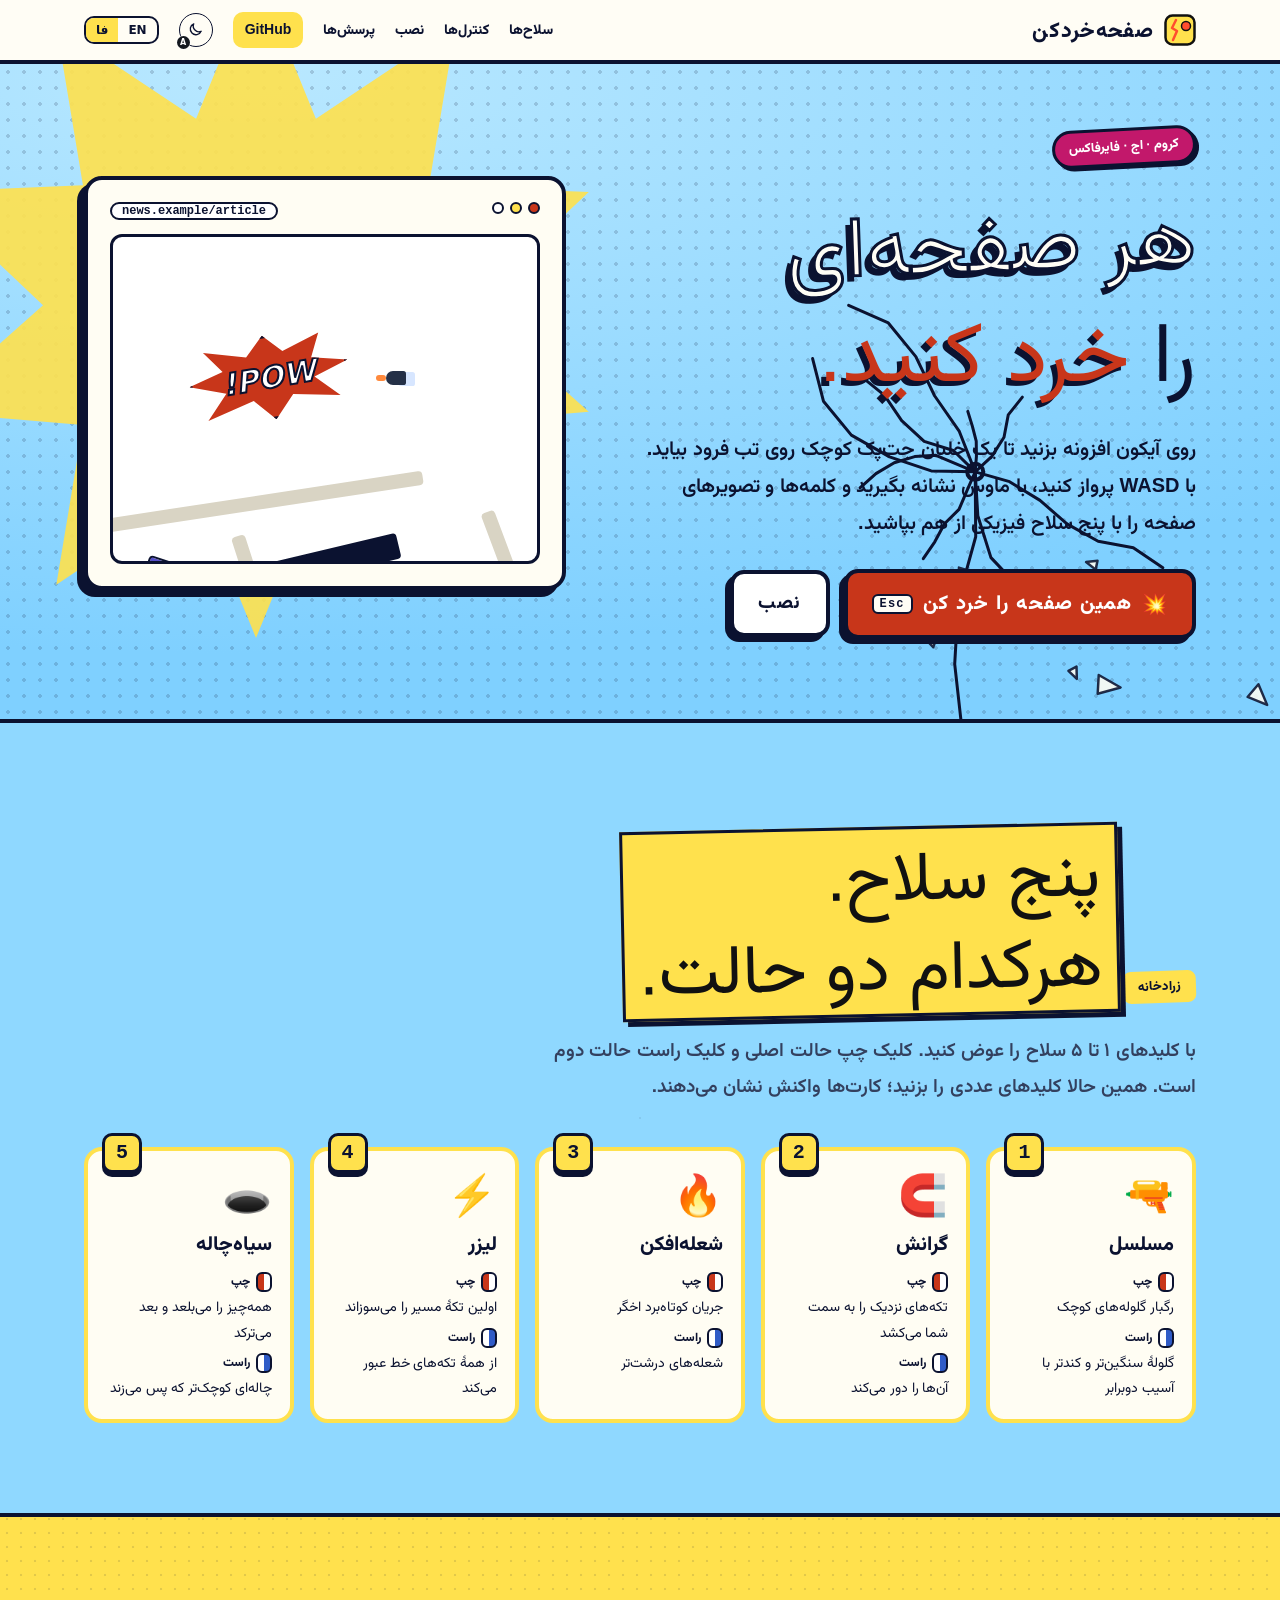
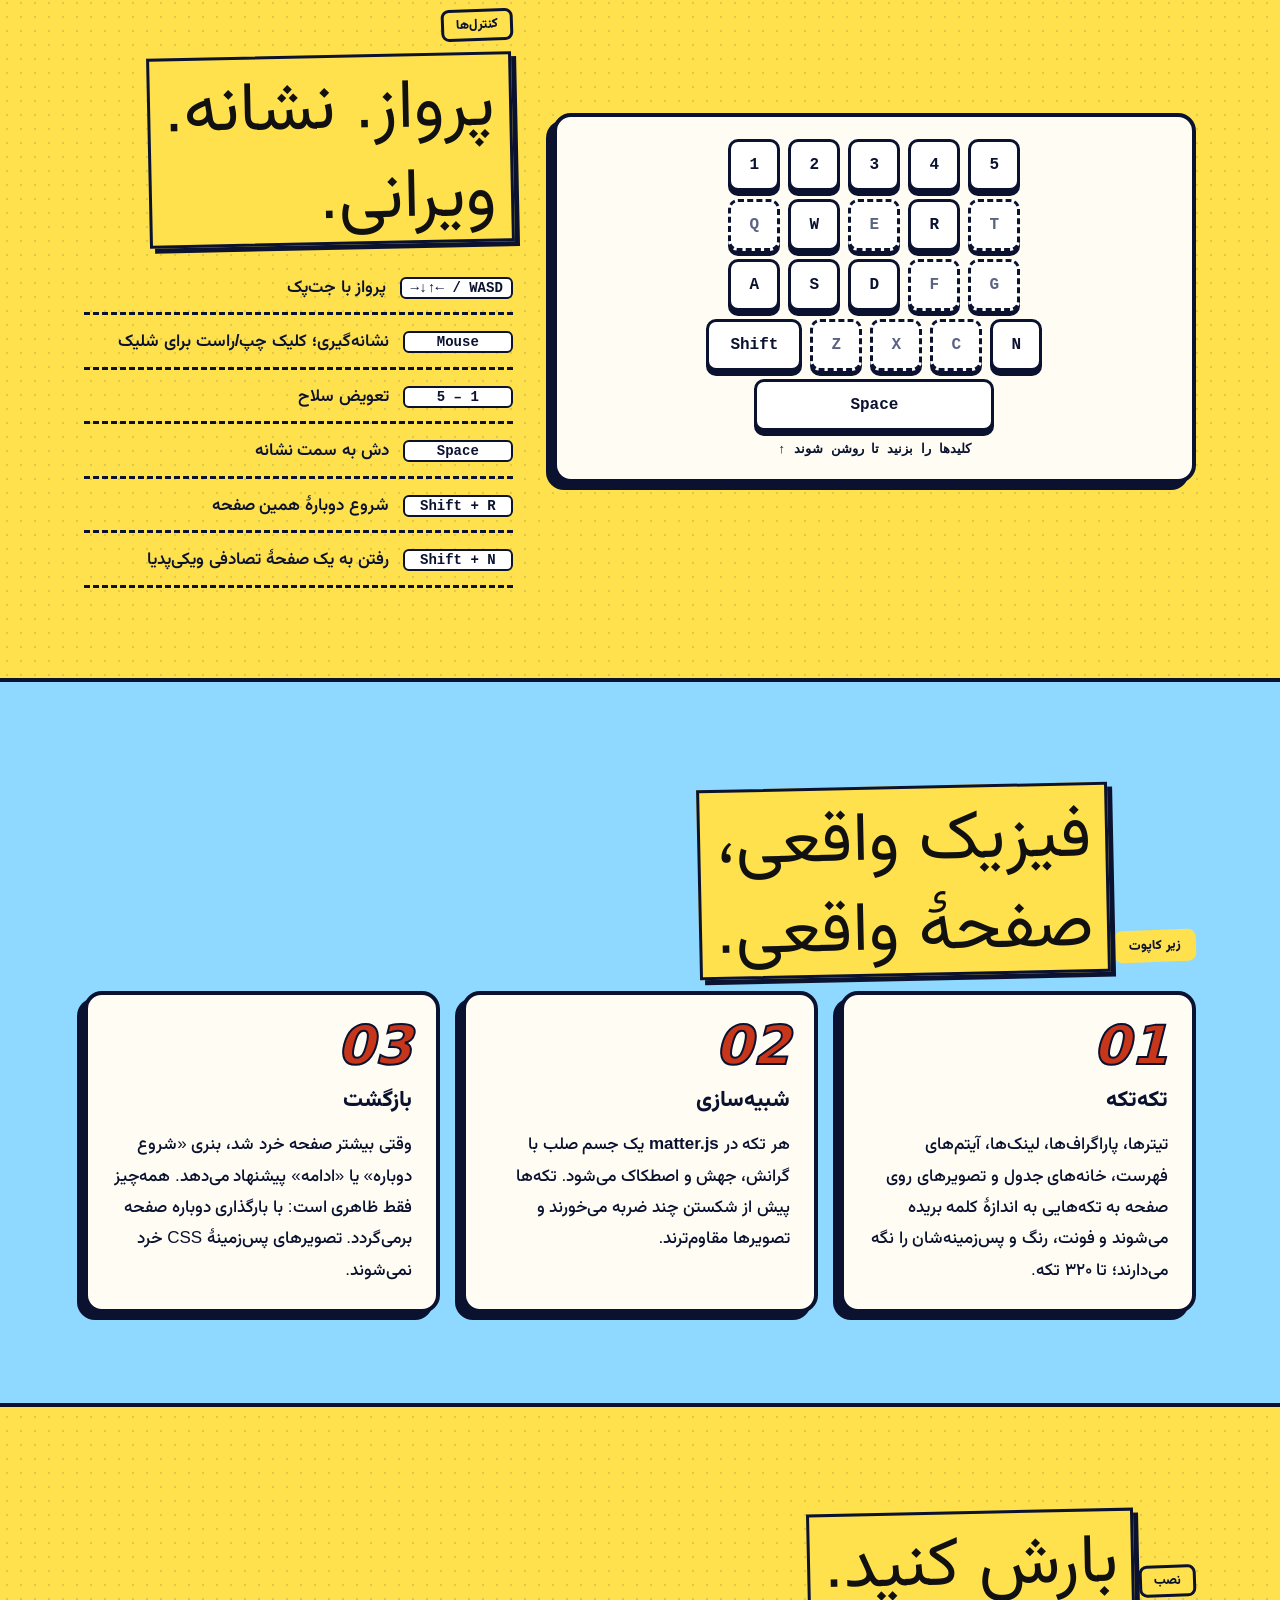
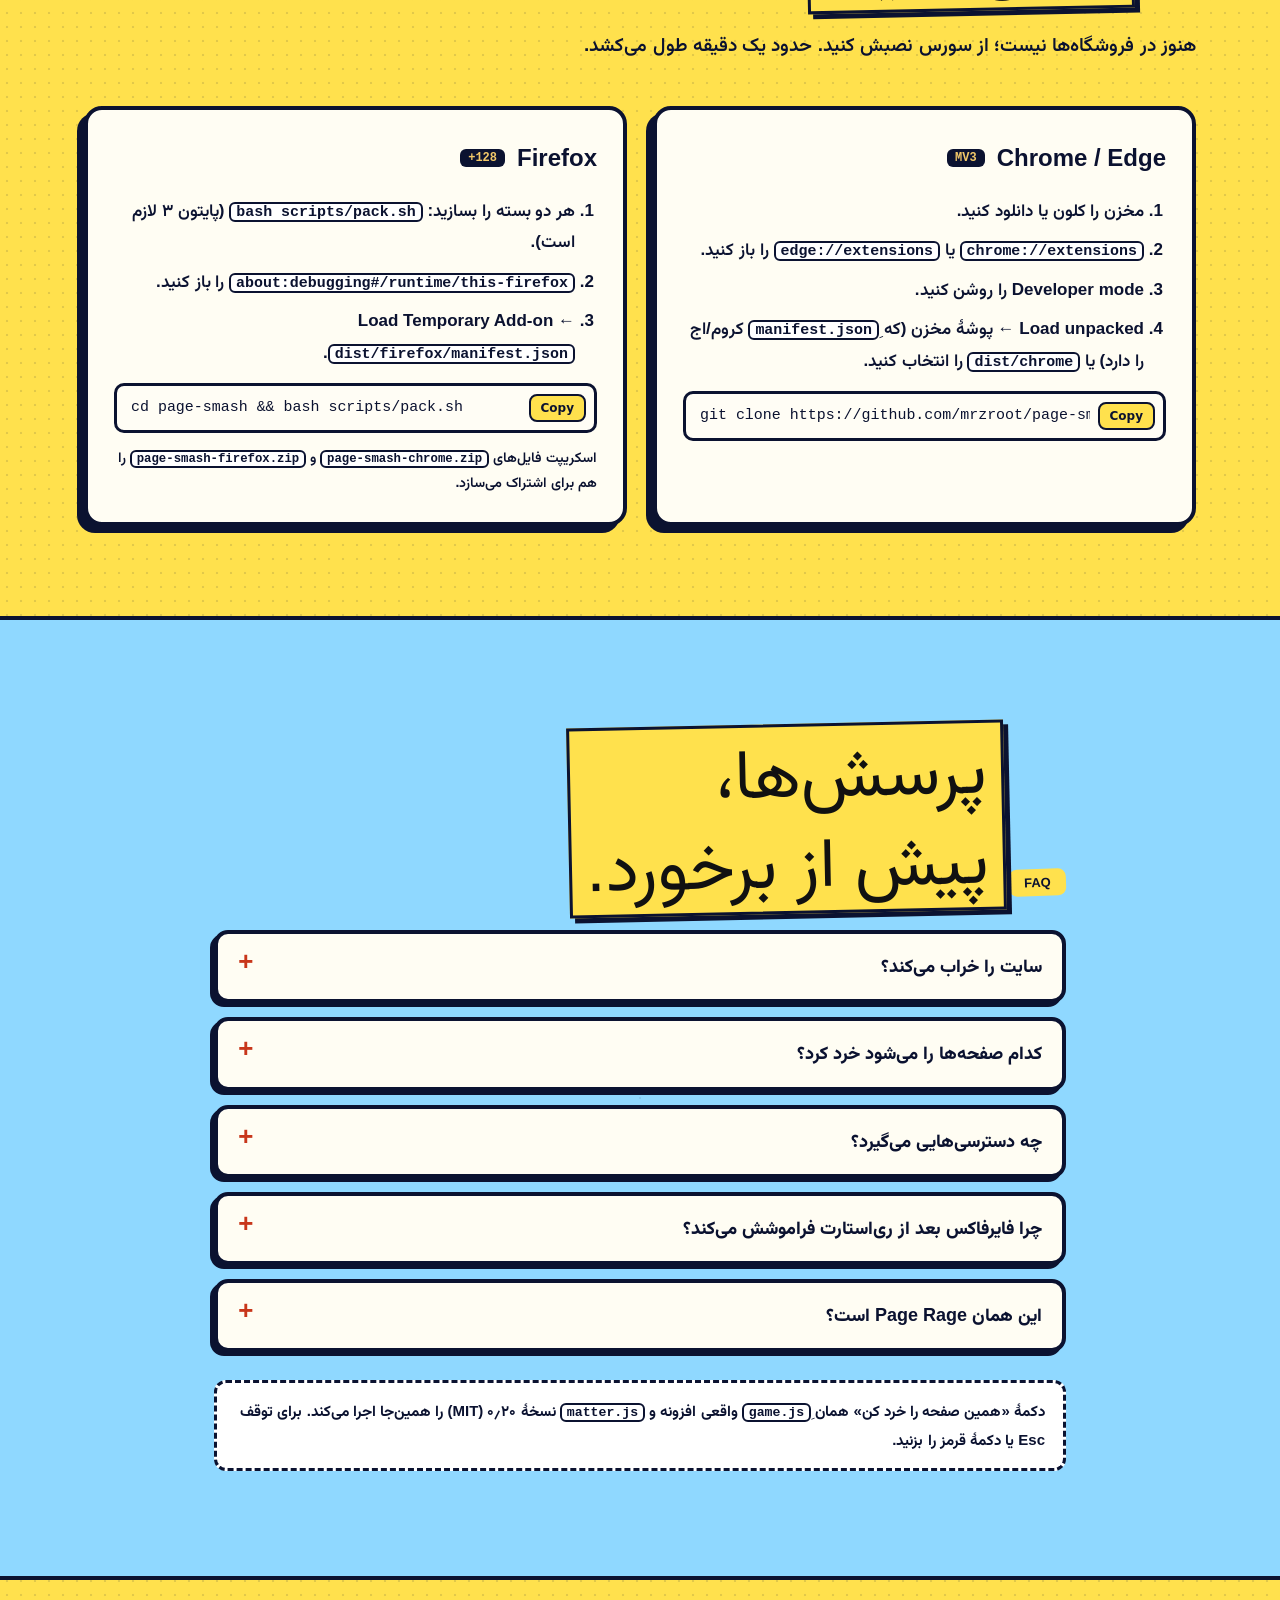
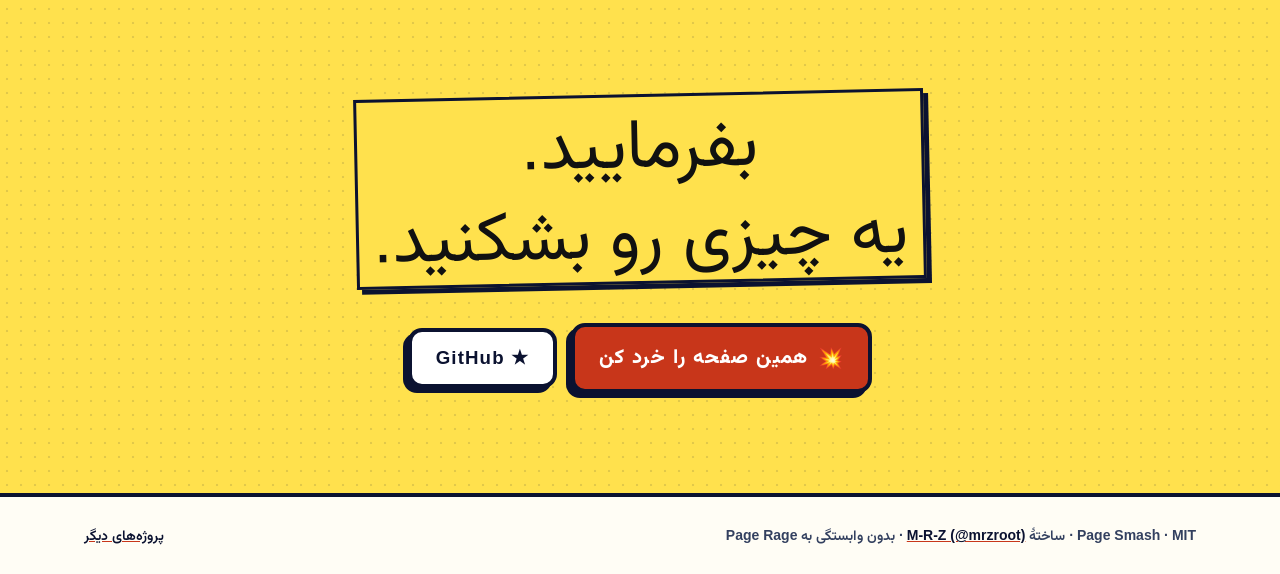
==== commit 1aaa69f7: "Open the landing page in Persian by default The site is Persian-first: visitors get Persian (RTL) un" ====
--- a/docs/index.html
+++ b/docs/index.html
@@ -1,5 +1,5 @@
 <!doctype html>
-<html lang="en" data-lang="en" dir="ltr">
+<html lang="fa" data-lang="fa" dir="rtl">
 <head>
 <meta charset="utf-8">
 <meta name="theme-color" content="#070b1a" media="(prefers-color-scheme: dark)">
@@ -16,7 +16,7 @@
 <meta property="og:url" content="https://mrzroot.github.io/page-smash/">
 <link rel="canonical" href="https://mrzroot.github.io/page-smash/">
 <link rel="icon" href="favicon.svg" type="image/svg+xml">
-<script>(function(){var d=document.documentElement,l='en';try{l=new URLSearchParams(location.search).get('lang')||localStorage.getItem('mrz-lang')||'en'}catch(e){}if(l==='fa'){d.lang='fa';d.dir='rtl';d.setAttribute('data-lang','fa')}})()</script>
+<script>(function(){var d=document.documentElement,l='fa';try{l=new URLSearchParams(location.search).get('lang')||localStorage.getItem('mrz-lang')||'fa'}catch(e){}if(l!=='en')l='fa';d.lang=l;d.dir=l==='fa'?'rtl':'ltr';d.setAttribute('data-lang',l)})()</script>
 <style>
 @font-face{font-family:Vazirmatn;src:url(fonts/vazirmatn-arabic.woff2) format('woff2');font-weight:400 800;font-display:swap;unicode-range:U+0600-06FF,U+0750-077F,U+200C-200E,U+FB50-FDFF,U+FE70-FEFC}
 :root{--stroke:var(--ink);--y:#ffe14d;--y2:#fff3a6;--ink:#111;--red:#ff4d2e;--blue:#2f6bff;--pink:#ff5fa2;--mint:#3ddc97;--purple:#8a5cff;--paper:#fffdf3;
@@ -338,7 +338,7 @@
   function setLang(l,save){R.setAttribute('data-lang',l);R.lang=l;R.dir=l==='fa'?'rtl':'ltr';document.title=TITLES[l];
     $$('[data-set-lang]').forEach(function(b){b.setAttribute('aria-pressed',String(b.getAttribute('data-set-lang')===l))});
     if(save)try{localStorage.setItem('mrz-lang',l)}catch(e){}}
-  setLang(R.getAttribute('data-lang')||'en');
+  setLang(R.getAttribute('data-lang')||'fa');
   $$('[data-set-lang]').forEach(function(b){b.addEventListener('click',function(){setLang(b.getAttribute('data-set-lang'),true)})});
   $$('[data-copy]').forEach(function(b){b.onclick=function(){var t=document.getElementById(b.getAttribute('data-copy')).textContent;if(navigator.clipboard)navigator.clipboard.writeText(t).then(function(){b.classList.add('ok');setTimeout(function(){b.classList.remove('ok')},1300)})}});
 
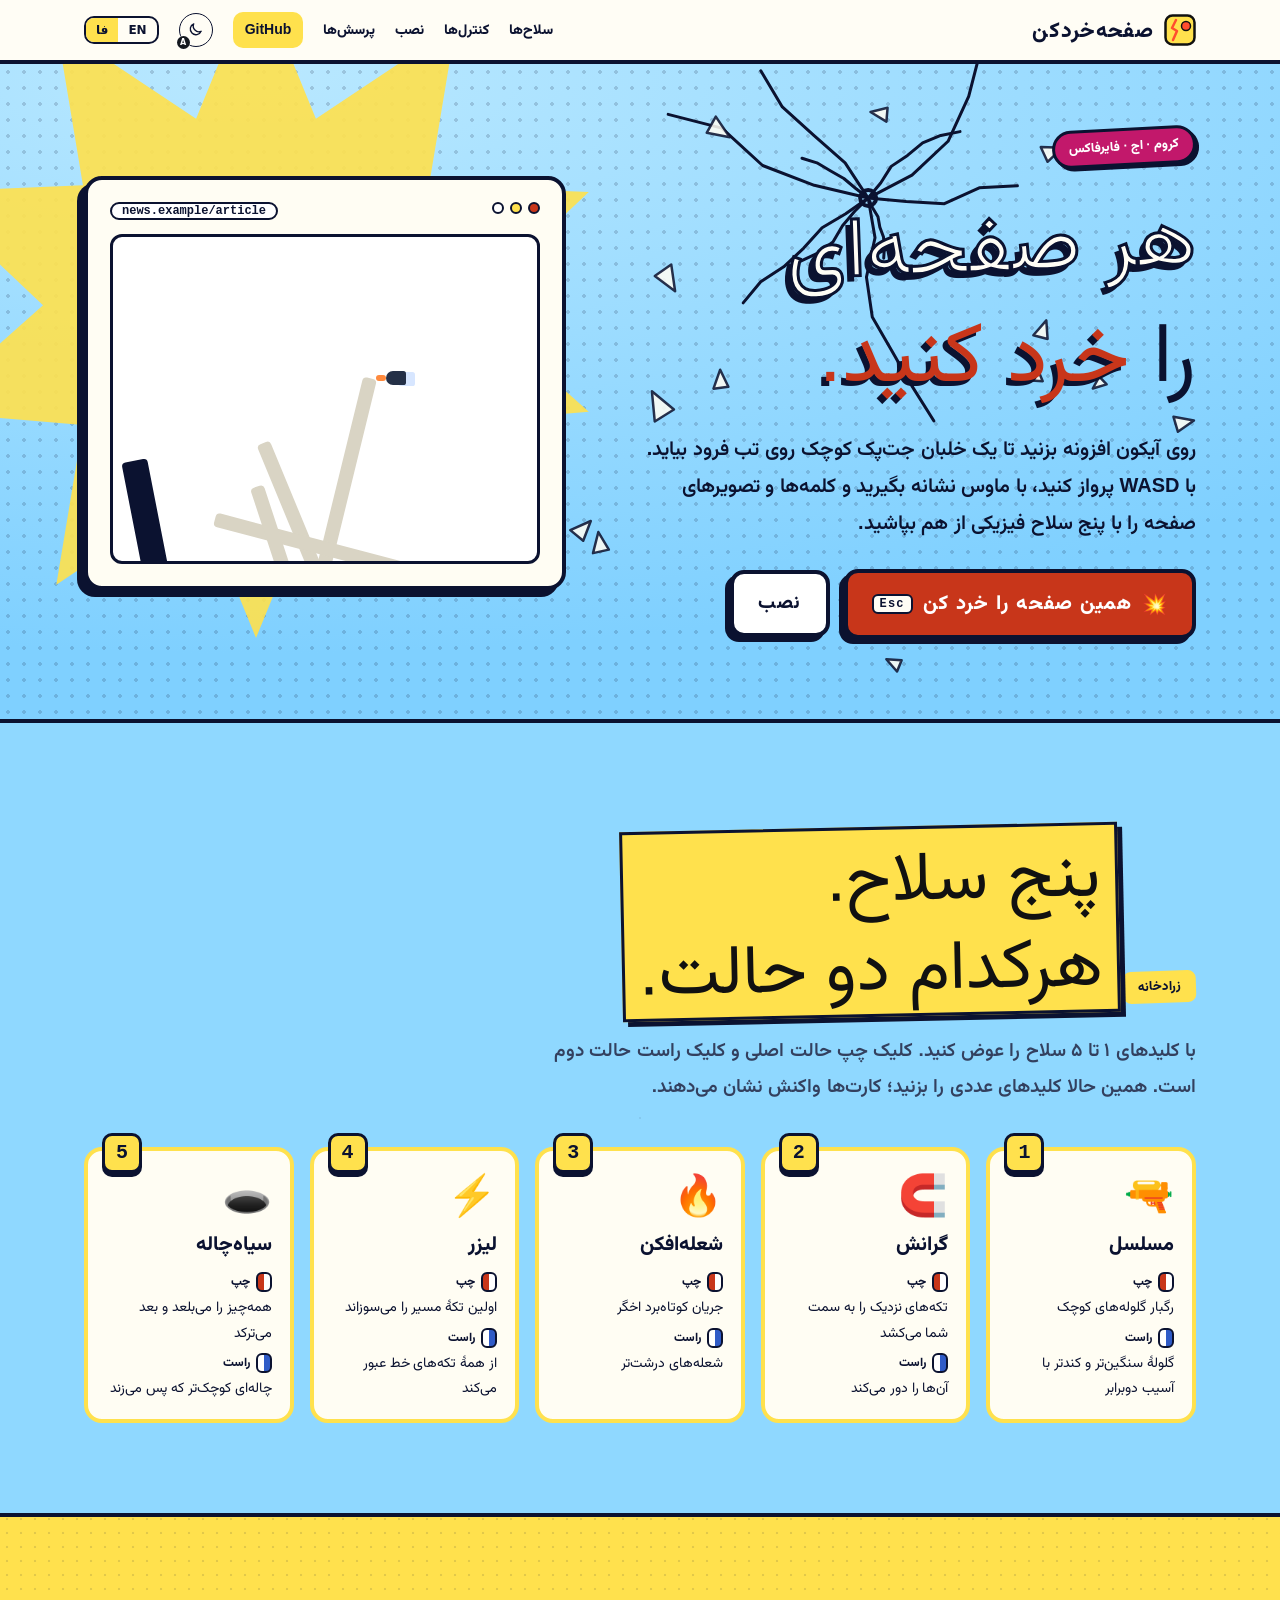
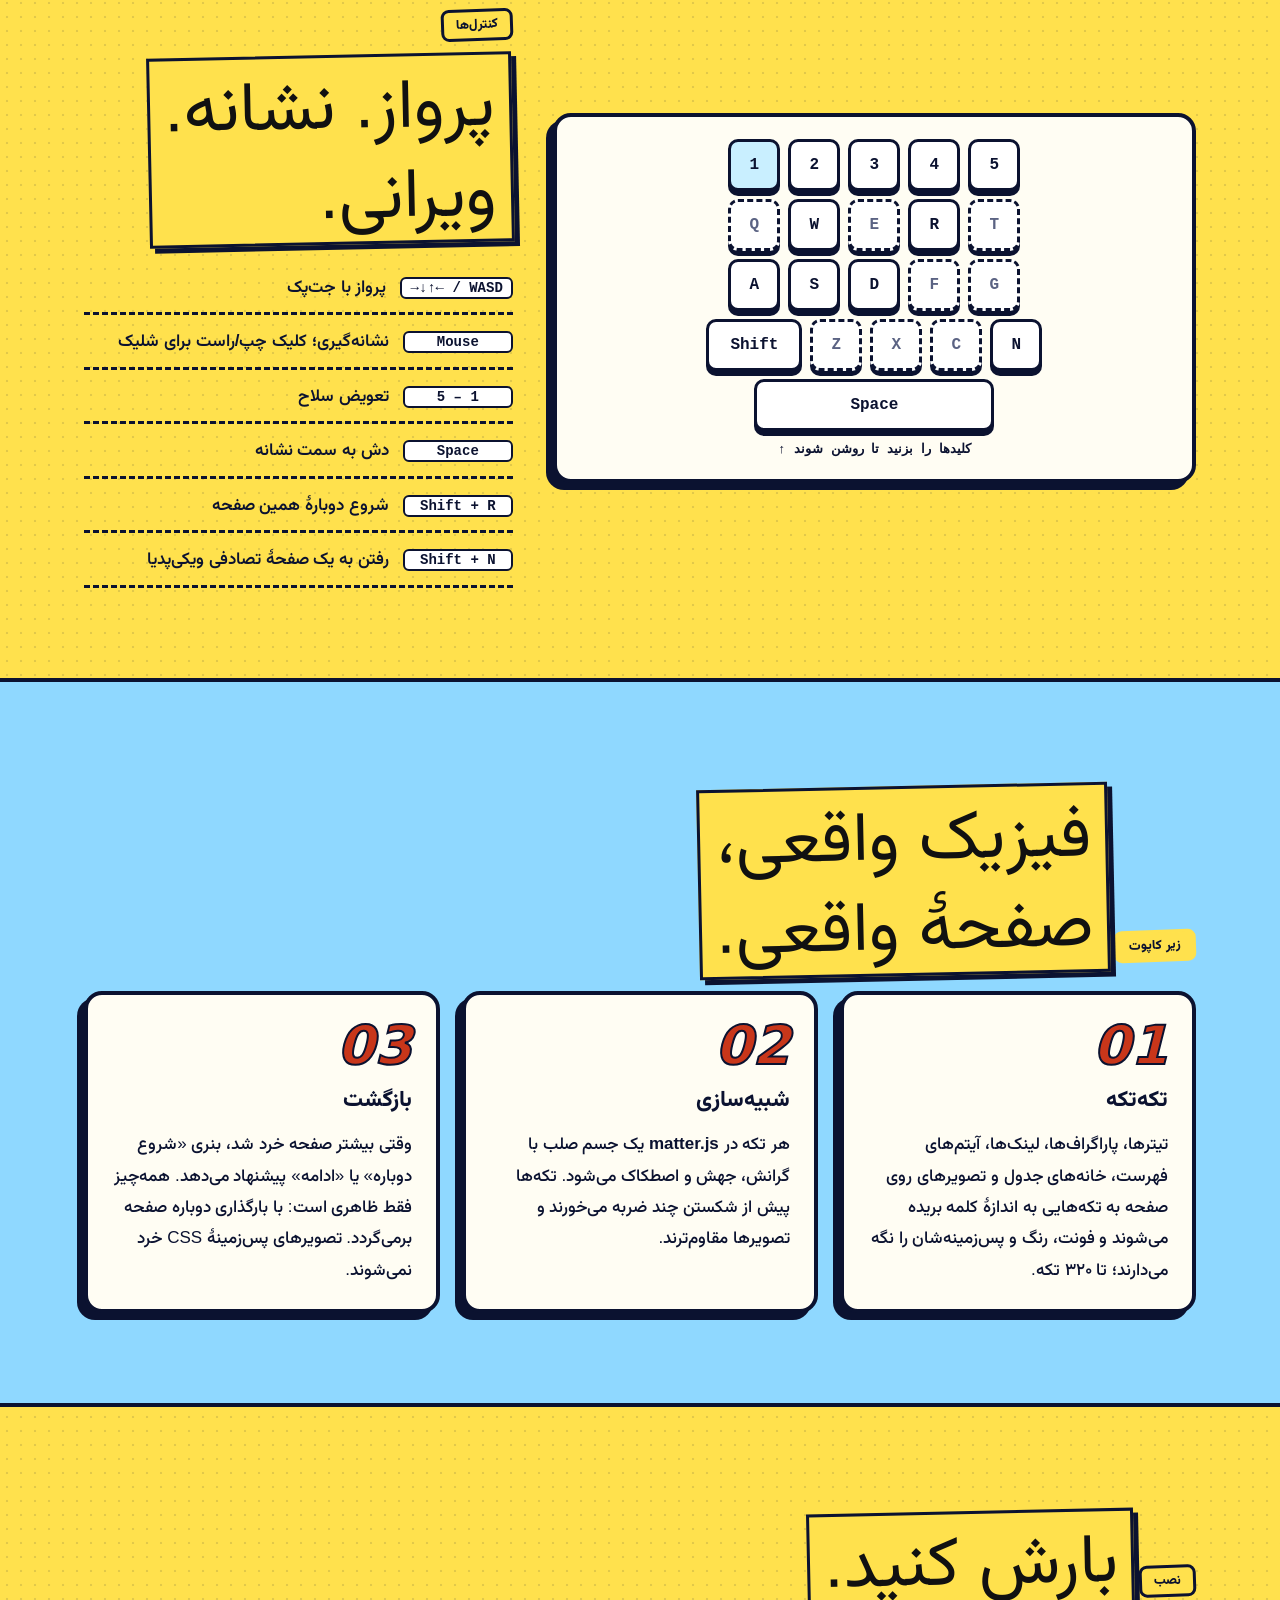
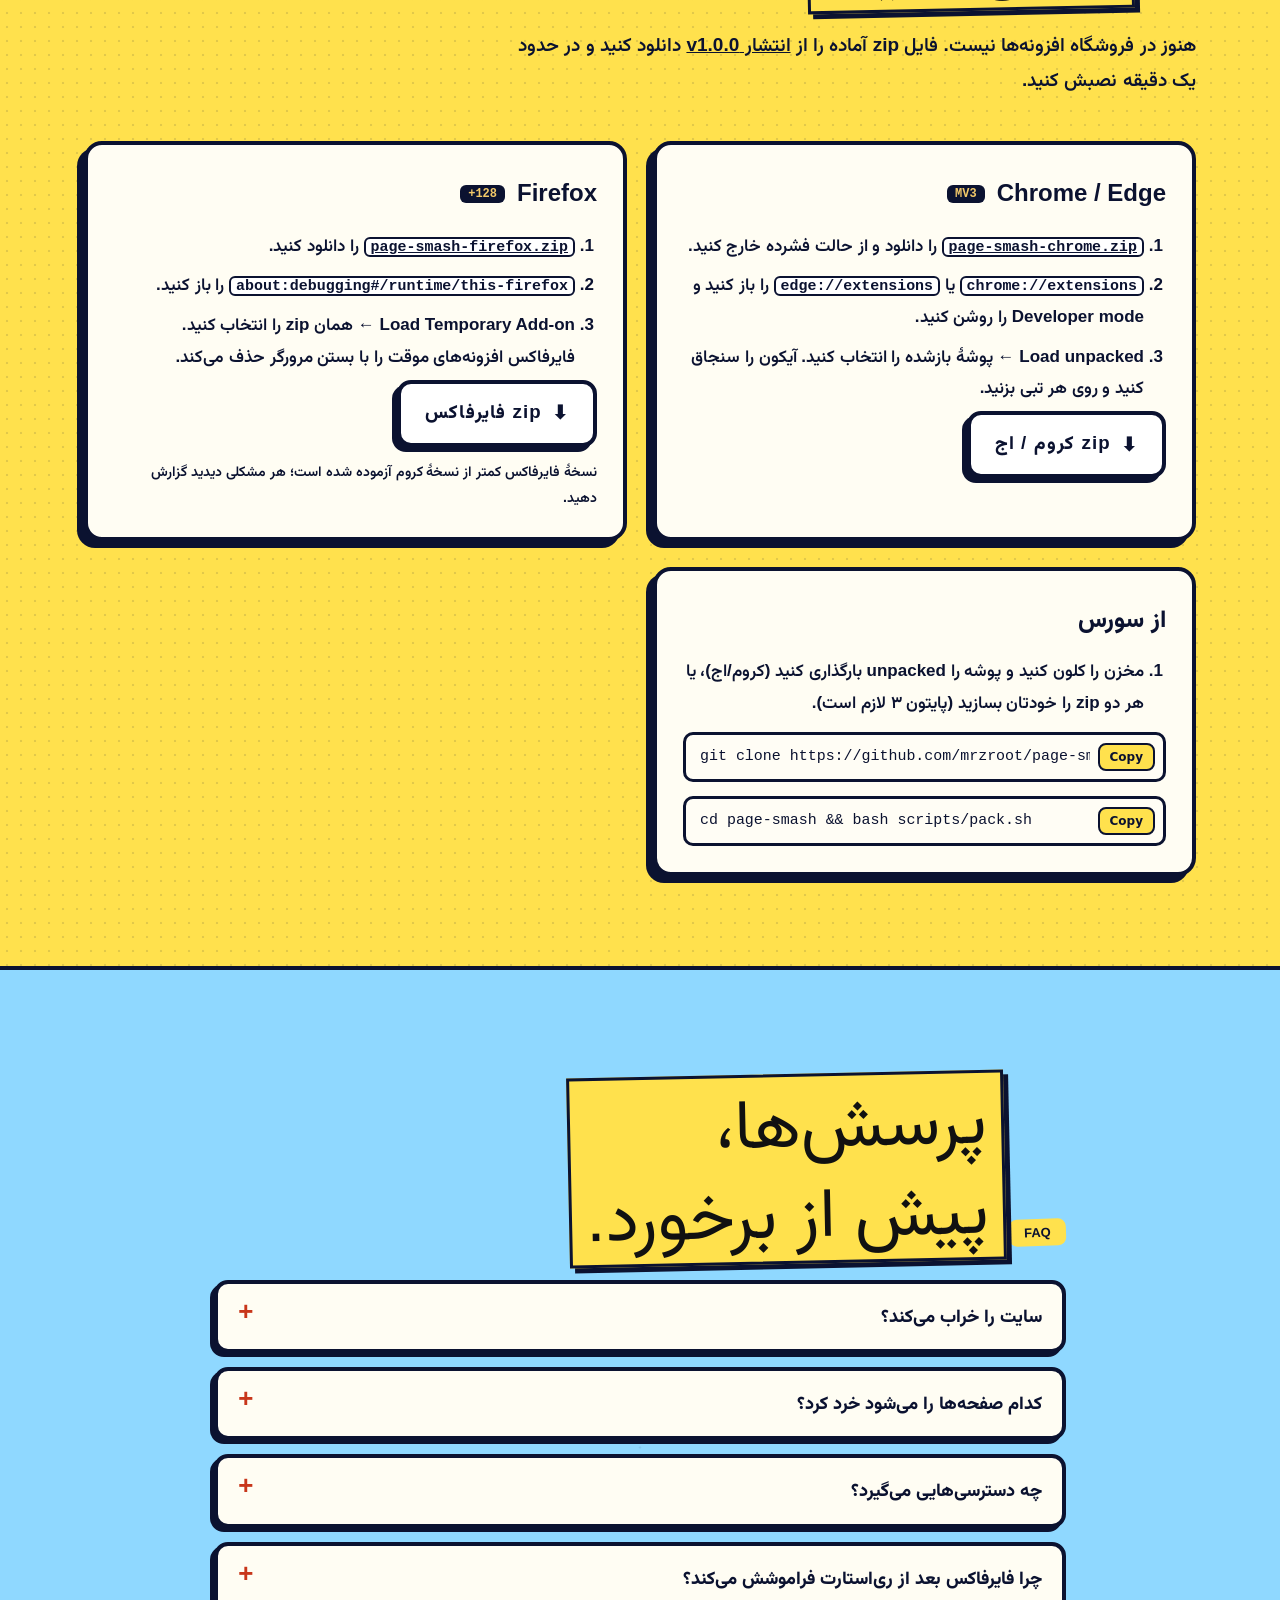
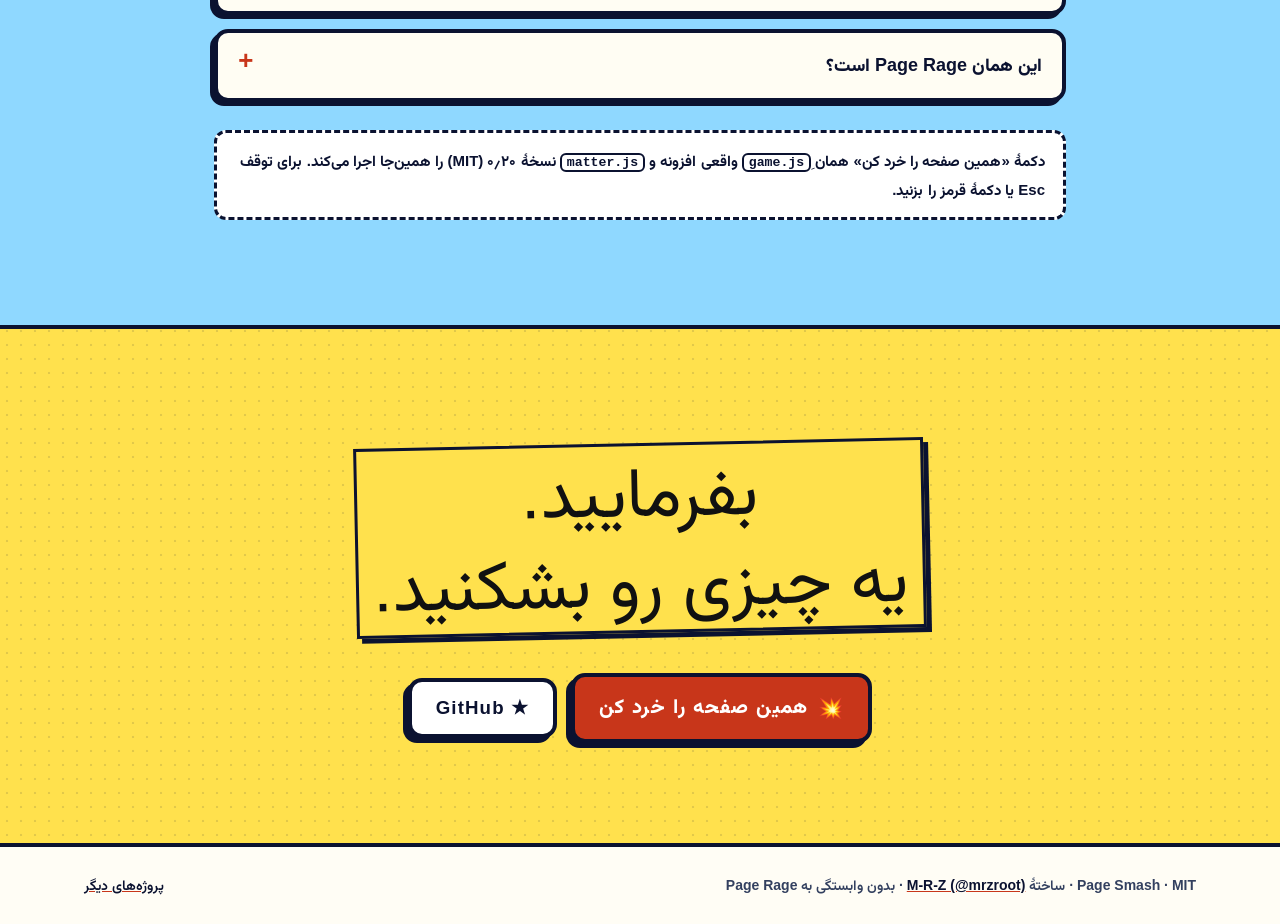
==== commit a4f97861: "Make the install command boxes keyboard-scrollable axe scrollable-region-focusable: the long clone/p" ====
--- a/docs/index.html
+++ b/docs/index.html
@@ -293,20 +293,23 @@
 <section id="install"><div class="wrap">
   <span class="tag"><span lang="en">Install</span><span lang="fa">نصب</span></span>
   <h2><span lang="en">Load it up.</span><span lang="fa">بارش کنید.</span></h2>
-  <p class="sub"><span lang="en">Not in the stores yet, so install from source. It takes about a minute.</span><span lang="fa">هنوز در فروشگاه‌ها نیست؛ از سورس نصبش کنید. حدود یک دقیقه طول می‌کشد.</span></p>
+  <p class="sub"><span lang="en">Not in the extension stores yet. Download the ready-made zip from the <a href="https://github.com/mrzroot/page-smash/releases/tag/v1.0.0">v1.0.0 release</a> and load it in about a minute.</span><span lang="fa">هنوز در فروشگاه افزونه‌ها نیست. فایل zip آماده را از <a href="https://github.com/mrzroot/page-smash/releases/tag/v1.0.0">انتشار v1.0.0</a> دانلود کنید و در حدود یک دقیقه نصبش کنید.</span></p>
   <div class="inst">
     <div class="box ib"><h3>Chrome / Edge <span class="b">MV3</span></h3><ol>
-      <li><span lang="en">Clone or download the repo.</span><span lang="fa">مخزن را کلون یا دانلود کنید.</span></li>
-      <li><span lang="en">Open <code>chrome://extensions</code> or <code>edge://extensions</code>.</span><span lang="fa"><code>chrome://extensions</code> یا <code>edge://extensions</code> را باز کنید.</span></li>
-      <li><span lang="en">Turn on <b>Developer mode</b>.</span><span lang="fa"><b>Developer mode</b> را روشن کنید.</span></li>
-      <li><span lang="en"><b>Load unpacked</b> → pick the repo folder (its <code>manifest.json</code> is the Chrome/Edge one) or <code>dist/chrome</code>.</span><span lang="fa"><b>Load unpacked</b> ← پوشهٔ مخزن (که <code>manifest.json</code>ِ کروم/اج را دارد) یا <code>dist/chrome</code> را انتخاب کنید.</span></li></ol>
-      <div class="cmd"><code id="c1">git clone https://github.com/mrzroot/page-smash.git</code><button class="copy" type="button" data-copy="c1">Copy</button></div></div>
+      <li><span lang="en">Download <a href="https://github.com/mrzroot/page-smash/releases/download/v1.0.0/page-smash-chrome.zip"><code>page-smash-chrome.zip</code></a> and unzip it.</span><span lang="fa"><a href="https://github.com/mrzroot/page-smash/releases/download/v1.0.0/page-smash-chrome.zip"><code>page-smash-chrome.zip</code></a> را دانلود و از حالت فشرده خارج کنید.</span></li>
+      <li><span lang="en">Open <code>chrome://extensions</code> or <code>edge://extensions</code> and turn on <b>Developer mode</b>.</span><span lang="fa"><code>chrome://extensions</code> یا <code>edge://extensions</code> را باز کنید و <b>Developer mode</b> را روشن کنید.</span></li>
+      <li><span lang="en"><b>Load unpacked</b> → pick the unzipped folder. Pin the icon and click it on any tab.</span><span lang="fa"><b>Load unpacked</b> ← پوشهٔ بازشده را انتخاب کنید. آیکون را سنجاق کنید و روی هر تبی بزنید.</span></li></ol>
+      <a class="btn" href="https://github.com/mrzroot/page-smash/releases/download/v1.0.0/page-smash-chrome.zip">⬇ <span lang="en">Chrome / Edge zip</span><span lang="fa">zip کروم / اج</span></a></div>
     <div class="box ib"><h3>Firefox <span class="b">128+</span></h3><ol>
-      <li><span lang="en">Build both packages: <code>bash scripts/pack.sh</code> (needs Python 3).</span><span lang="fa">هر دو بسته را بسازید: <code>bash scripts/pack.sh</code> (پایتون ۳ لازم است).</span></li>
+      <li><span lang="en">Download <a href="https://github.com/mrzroot/page-smash/releases/download/v1.0.0/page-smash-firefox.zip"><code>page-smash-firefox.zip</code></a>.</span><span lang="fa"><a href="https://github.com/mrzroot/page-smash/releases/download/v1.0.0/page-smash-firefox.zip"><code>page-smash-firefox.zip</code></a> را دانلود کنید.</span></li>
       <li><span lang="en">Open <code>about:debugging#/runtime/this-firefox</code>.</span><span lang="fa"><code>about:debugging#/runtime/this-firefox</code> را باز کنید.</span></li>
-      <li><span lang="en"><b>Load Temporary Add-on</b> → <code>dist/firefox/manifest.json</code>.</span><span lang="fa"><b>Load Temporary Add-on</b> ← <code>dist/firefox/manifest.json</code>.</span></li></ol>
-      <div class="cmd"><code id="c2">cd page-smash &amp;&amp; bash scripts/pack.sh</code><button class="copy" type="button" data-copy="c2">Copy</button></div>
-      <p style="margin:12px 0 0;font-size:14px;font-weight:600"><span lang="en">The script also writes ready-to-share <code>page-smash-chrome.zip</code> and <code>page-smash-firefox.zip</code>.</span><span lang="fa">اسکریپت فایل‌های <code>page-smash-chrome.zip</code> و <code>page-smash-firefox.zip</code> را هم برای اشتراک می‌سازد.</span></p></div>
+      <li><span lang="en"><b>Load Temporary Add-on</b> → pick the zip. Firefox removes temporary add-ons when it restarts.</span><span lang="fa"><b>Load Temporary Add-on</b> ← همان zip را انتخاب کنید. فایرفاکس افزونه‌های موقت را با بستن مرورگر حذف می‌کند.</span></li></ol>
+      <a class="btn" href="https://github.com/mrzroot/page-smash/releases/download/v1.0.0/page-smash-firefox.zip">⬇ <span lang="en">Firefox zip</span><span lang="fa">zip فایرفاکس</span></a>
+      <p style="margin:12px 0 0;font-size:14px;font-weight:600"><span lang="en">The Firefox build has had less testing than the Chrome one; please report anything odd.</span><span lang="fa">نسخهٔ فایرفاکس کمتر از نسخهٔ کروم آزموده شده است؛ هر مشکلی دیدید گزارش دهید.</span></p></div>
+    <div class="box ib"><h3><span lang="en">From source</span><span lang="fa">از سورس</span></h3><ol>
+      <li><span lang="en">Clone the repo and load the folder unpacked (Chrome/Edge), or build both zips yourself (needs Python 3).</span><span lang="fa">مخزن را کلون کنید و پوشه را unpacked بارگذاری کنید (کروم/اج)، یا هر دو zip را خودتان بسازید (پایتون ۳ لازم است).</span></li></ol>
+      <div class="cmd"><code id="c1" tabindex="0">git clone https://github.com/mrzroot/page-smash.git</code><button class="copy" type="button" data-copy="c1">Copy</button></div>
+      <div class="cmd"><code id="c2" tabindex="0">cd page-smash &amp;&amp; bash scripts/pack.sh</code><button class="copy" type="button" data-copy="c2">Copy</button></div></div>
   </div>
 </div></section>
 
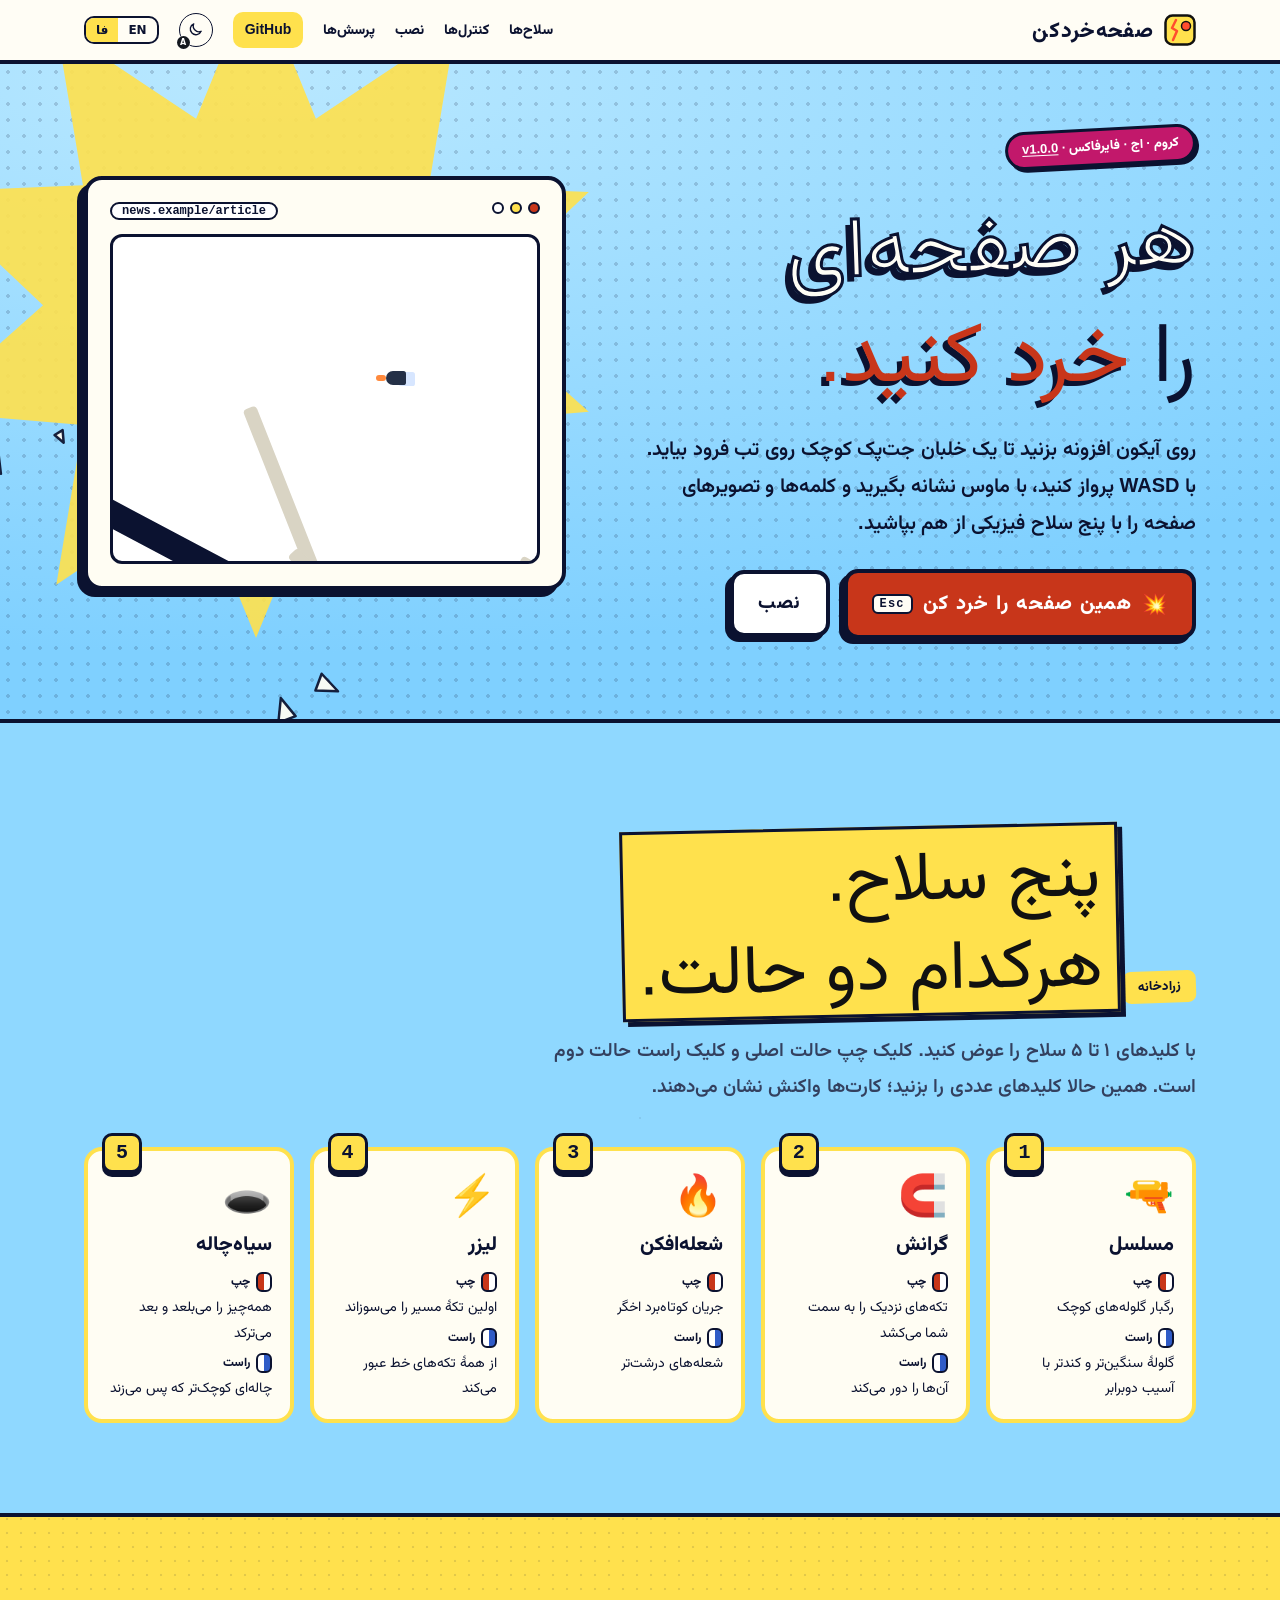
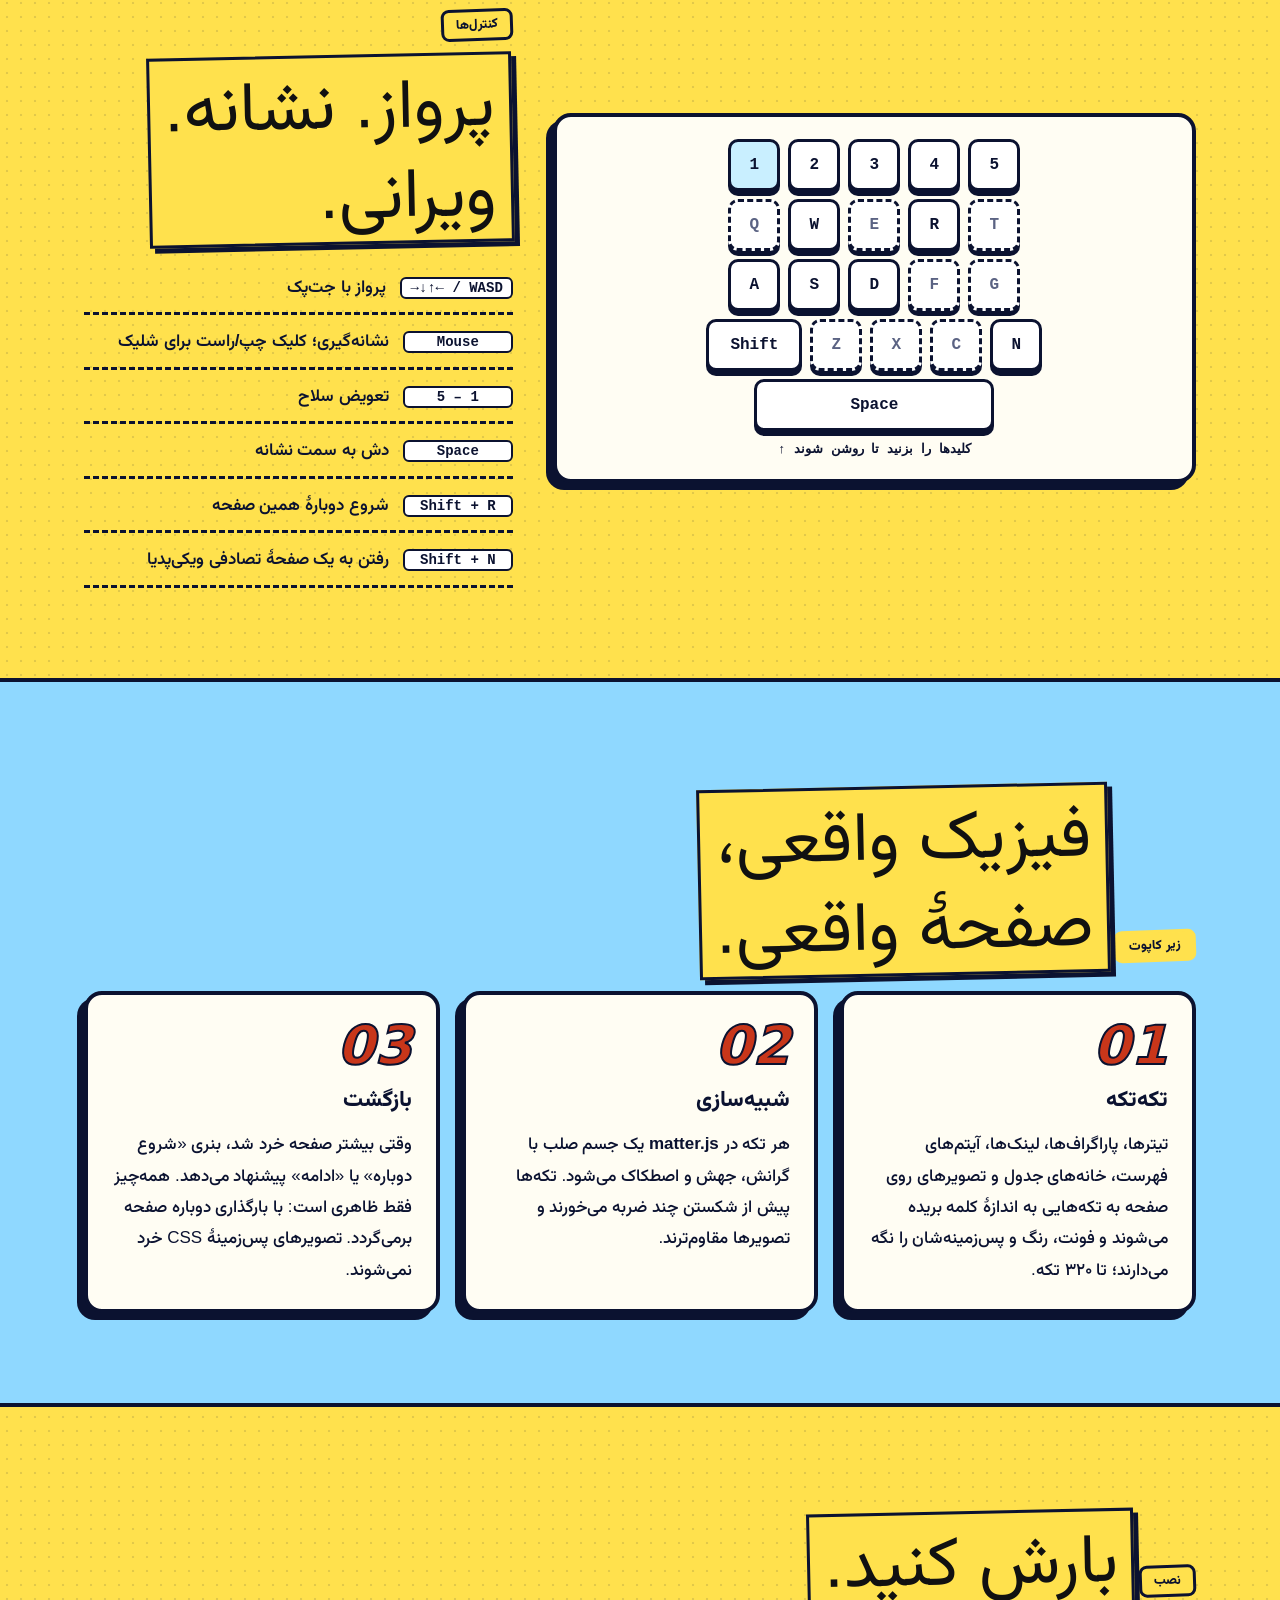
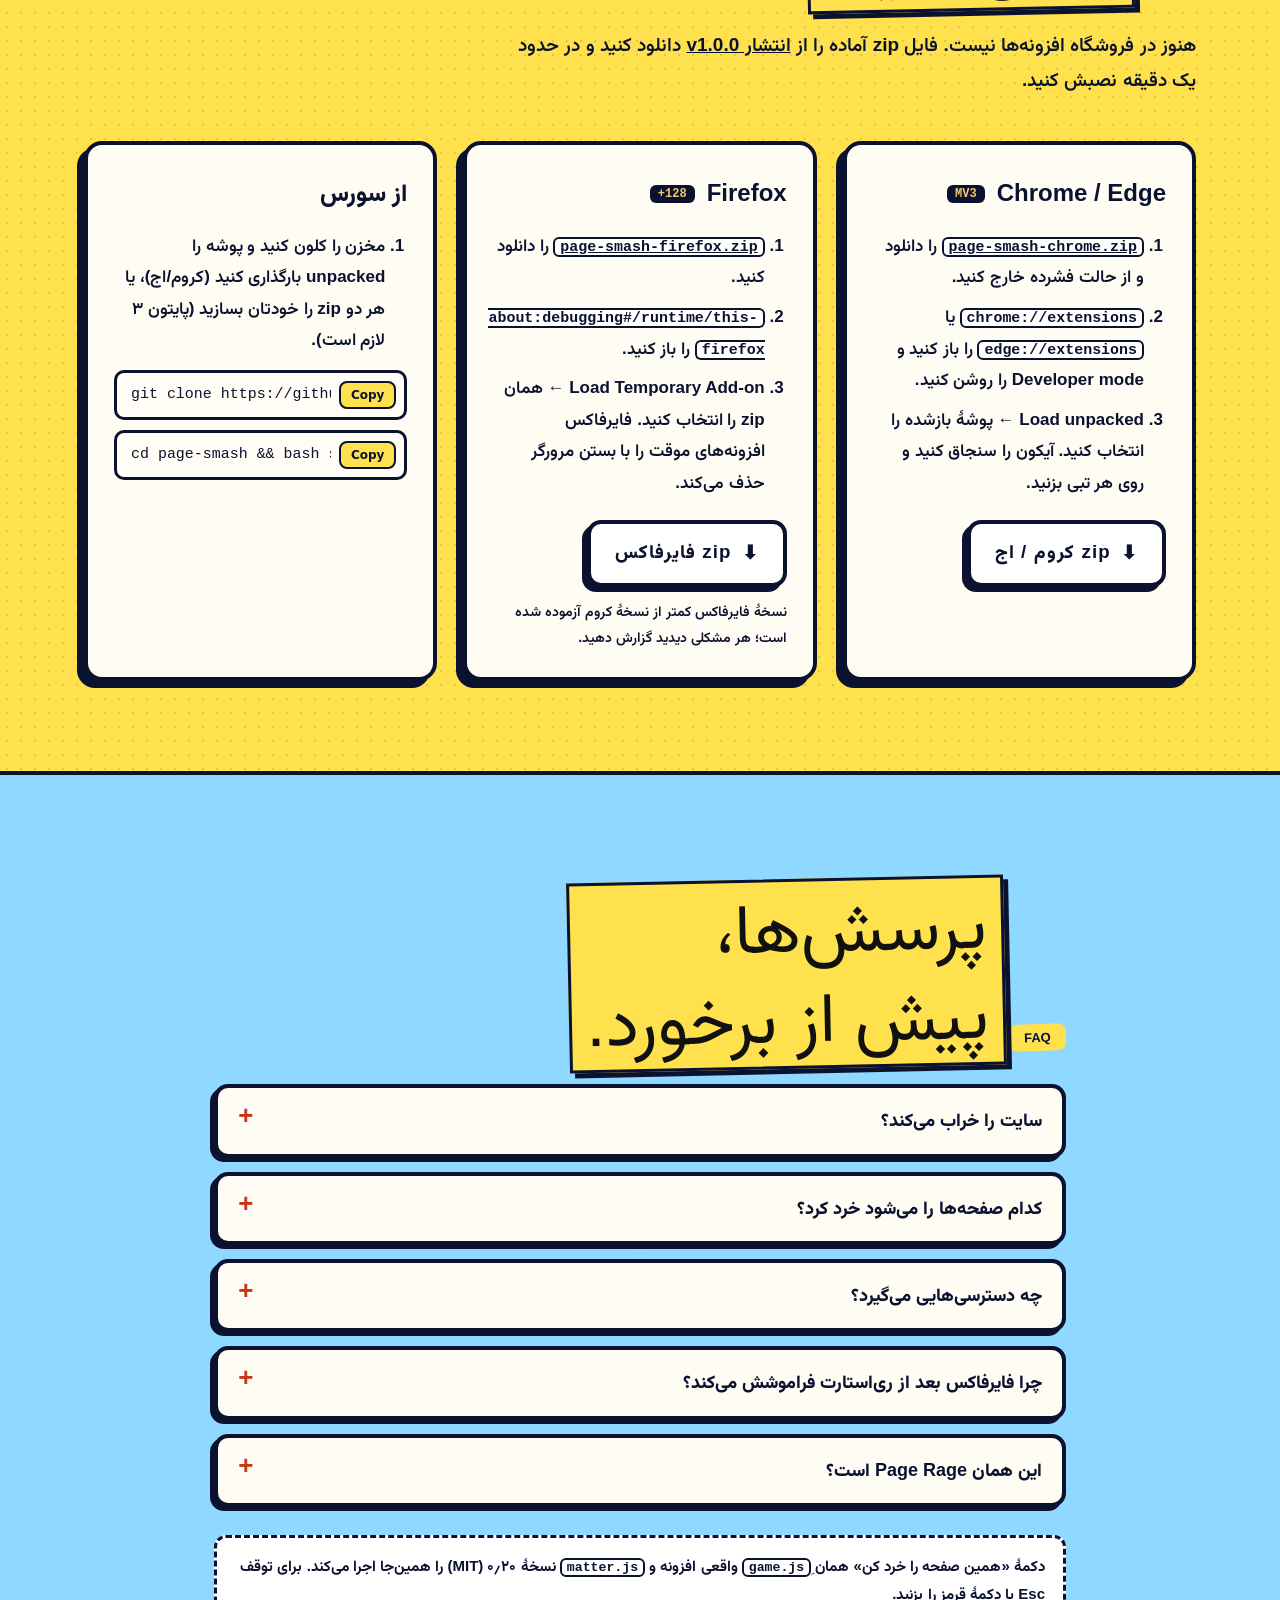
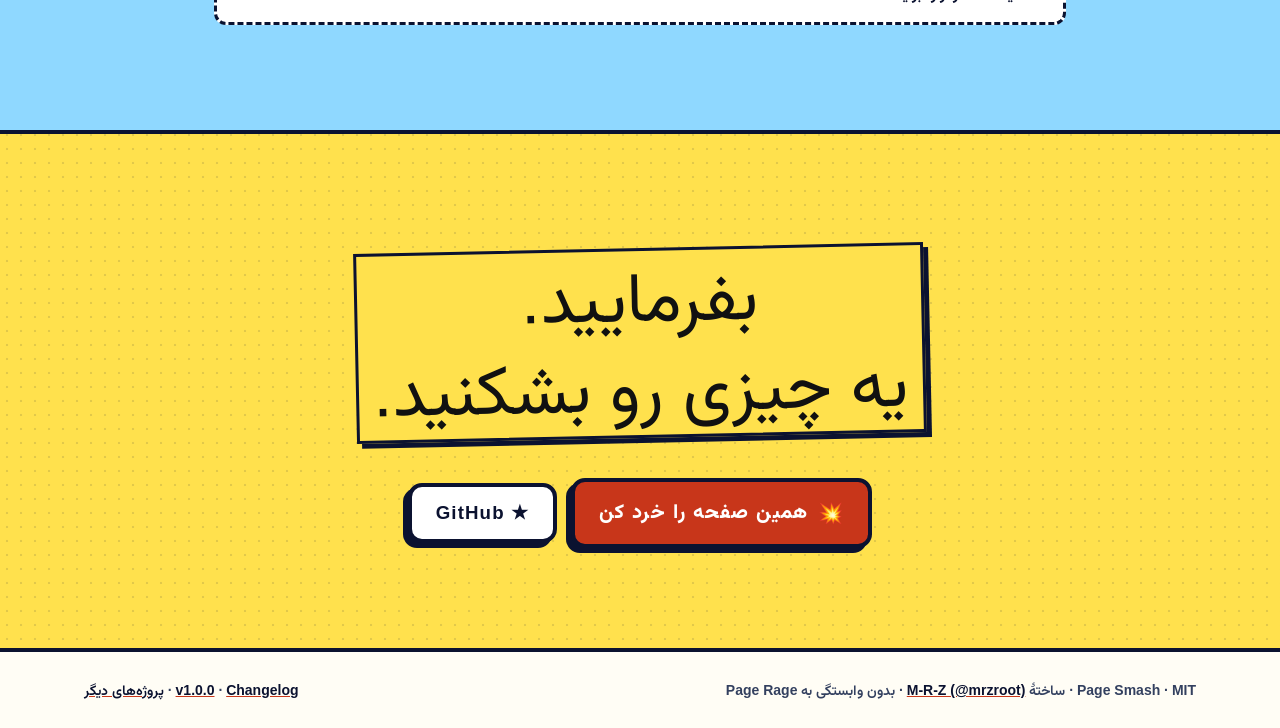
==== commit f7acb1f4: "Link the v1.0.0 release from the page and install from its packaged zips Hero and footer show the re" ====
--- a/docs/index.html
+++ b/docs/index.html
@@ -130,7 +130,8 @@
 .hw h3{margin:6px 0 8px;font-size:22px;font-weight:900}
 .hw p{margin:0;font-weight:500}
 /* install */
-.inst{display:grid;grid-template-columns:1fr 1fr;gap:26px}
+.inst{display:grid;grid-template-columns:repeat(3,minmax(0,1fr));gap:26px}
+.ib .btn{margin-top:14px}.ib .cmd+.cmd{margin-top:10px}.sticker .ver{color:inherit;text-decoration:underline;text-underline-offset:2px}
 .inst>*{min-width:0}
 .ib{padding:26px}
 .ib h3{display:flex;gap:12px;align-items:center;margin:0 0 14px;font-size:24px;font-weight:900}
@@ -229,7 +230,7 @@
 <main>
 <section class="hero"><div class="wrap">
   <div>
-    <span class="sticker"><span lang="en">Chrome · Edge · Firefox</span><span lang="fa">کروم · اج · فایرفاکس</span></span>
+    <span class="sticker"><span lang="en">Chrome · Edge · Firefox</span><span lang="fa">کروم · اج · فایرفاکس</span> · <a class="ver" href="https://github.com/mrzroot/page-smash/releases/tag/v1.0.0">v1.0.0</a></span>
     <h1><span lang="en"><span class="w">Smash</span><br>any <span class="r">webpage.</span></span><span lang="fa"><span class="w">هر صفحه‌ای</span><br>را <span class="r">خرد کنید.</span></span></h1>
     <p class="lead"><span lang="en">Click the toolbar icon and a little jetpack pilot drops onto your tab. Fly with WASD, aim with the mouse, and blow the page's words and images apart with five physics weapons.</span><span lang="fa">روی آیکون افزونه بزنید تا یک خلبان جت‌پک کوچک روی تب فرود بیاید. با WASD پرواز کنید، با ماوس نشانه بگیرید و کلمه‌ها و تصویرهای صفحه را با پنج سلاح فیزیکی از هم بپاشید.</span></p>
     <div class="cta">
@@ -331,7 +332,7 @@
 </main>
 <footer><div class="wrap">
   <span>Page Smash · MIT · <span lang="en">by</span><span lang="fa">ساختهٔ</span> <a href="https://mrzroot.github.io/">M-R-Z (@mrzroot)</a> · <span lang="en">not affiliated with Page Rage</span><span lang="fa">بدون وابستگی به Page Rage</span></span>
-  <span><a href="https://mrzroot.github.io/projects/"><span lang="en">More projects</span><span lang="fa">پروژه‌های دیگر</span></a></span>
+  <span><a href="https://github.com/mrzroot/page-smash/releases/tag/v1.0.0">v1.0.0</a> · <a href="https://github.com/mrzroot/page-smash/blob/main/CHANGELOG.md">Changelog</a> · <a href="https://mrzroot.github.io/projects/"><span lang="en">More projects</span><span lang="fa">پروژه‌های دیگر</span></a></span>
 </div></footer>
 
 <script>
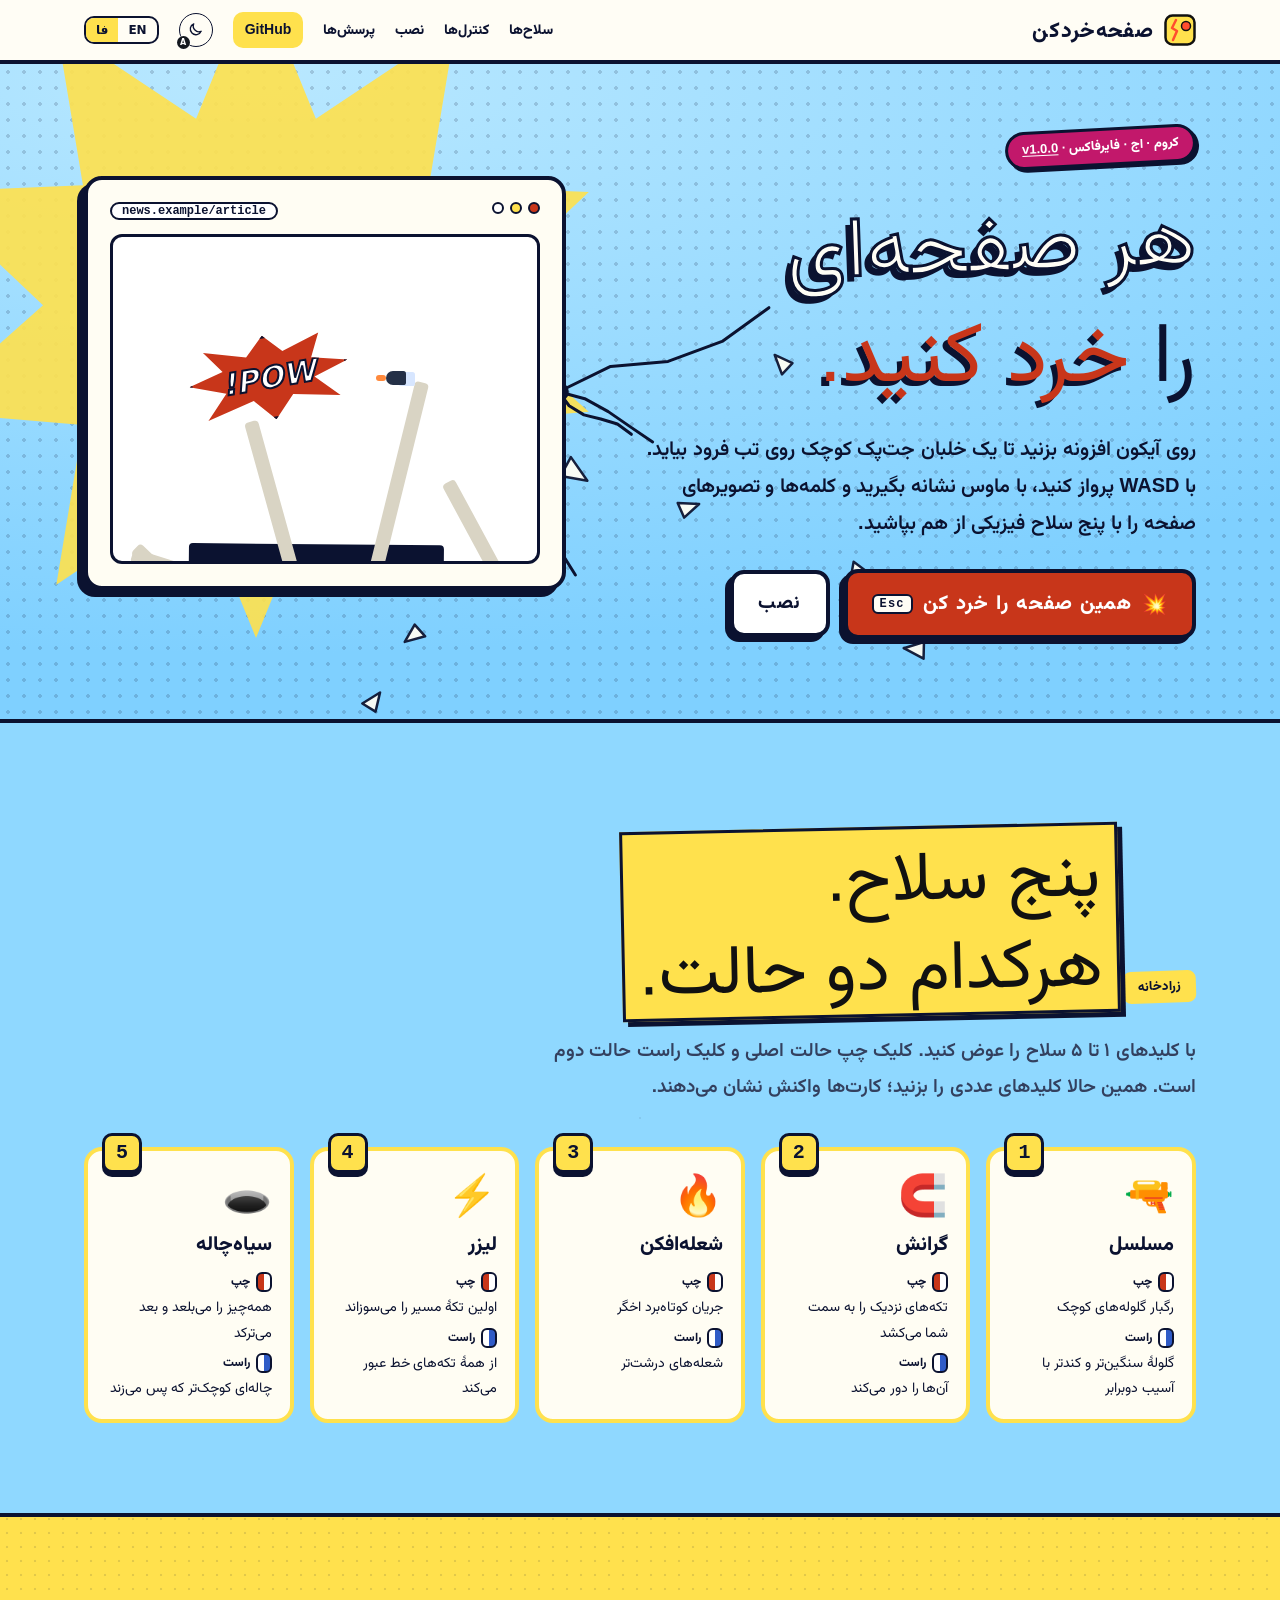
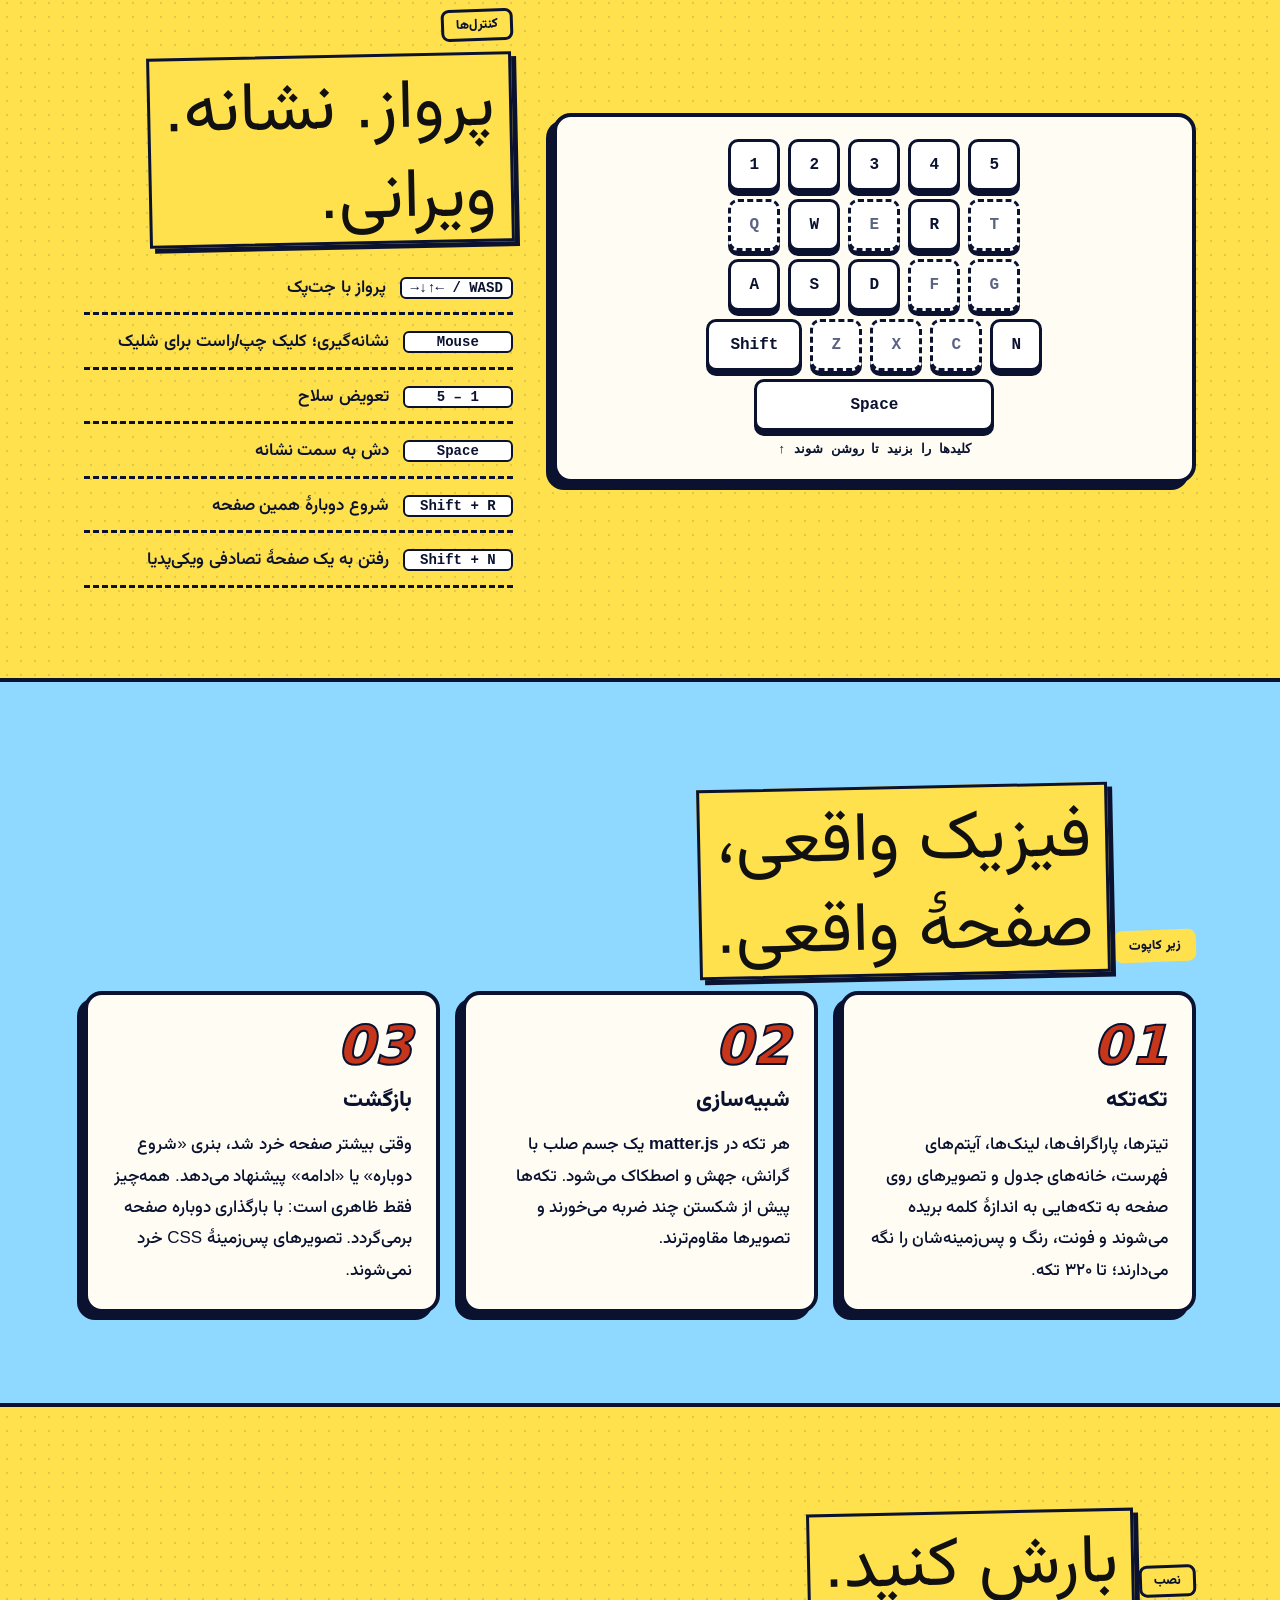
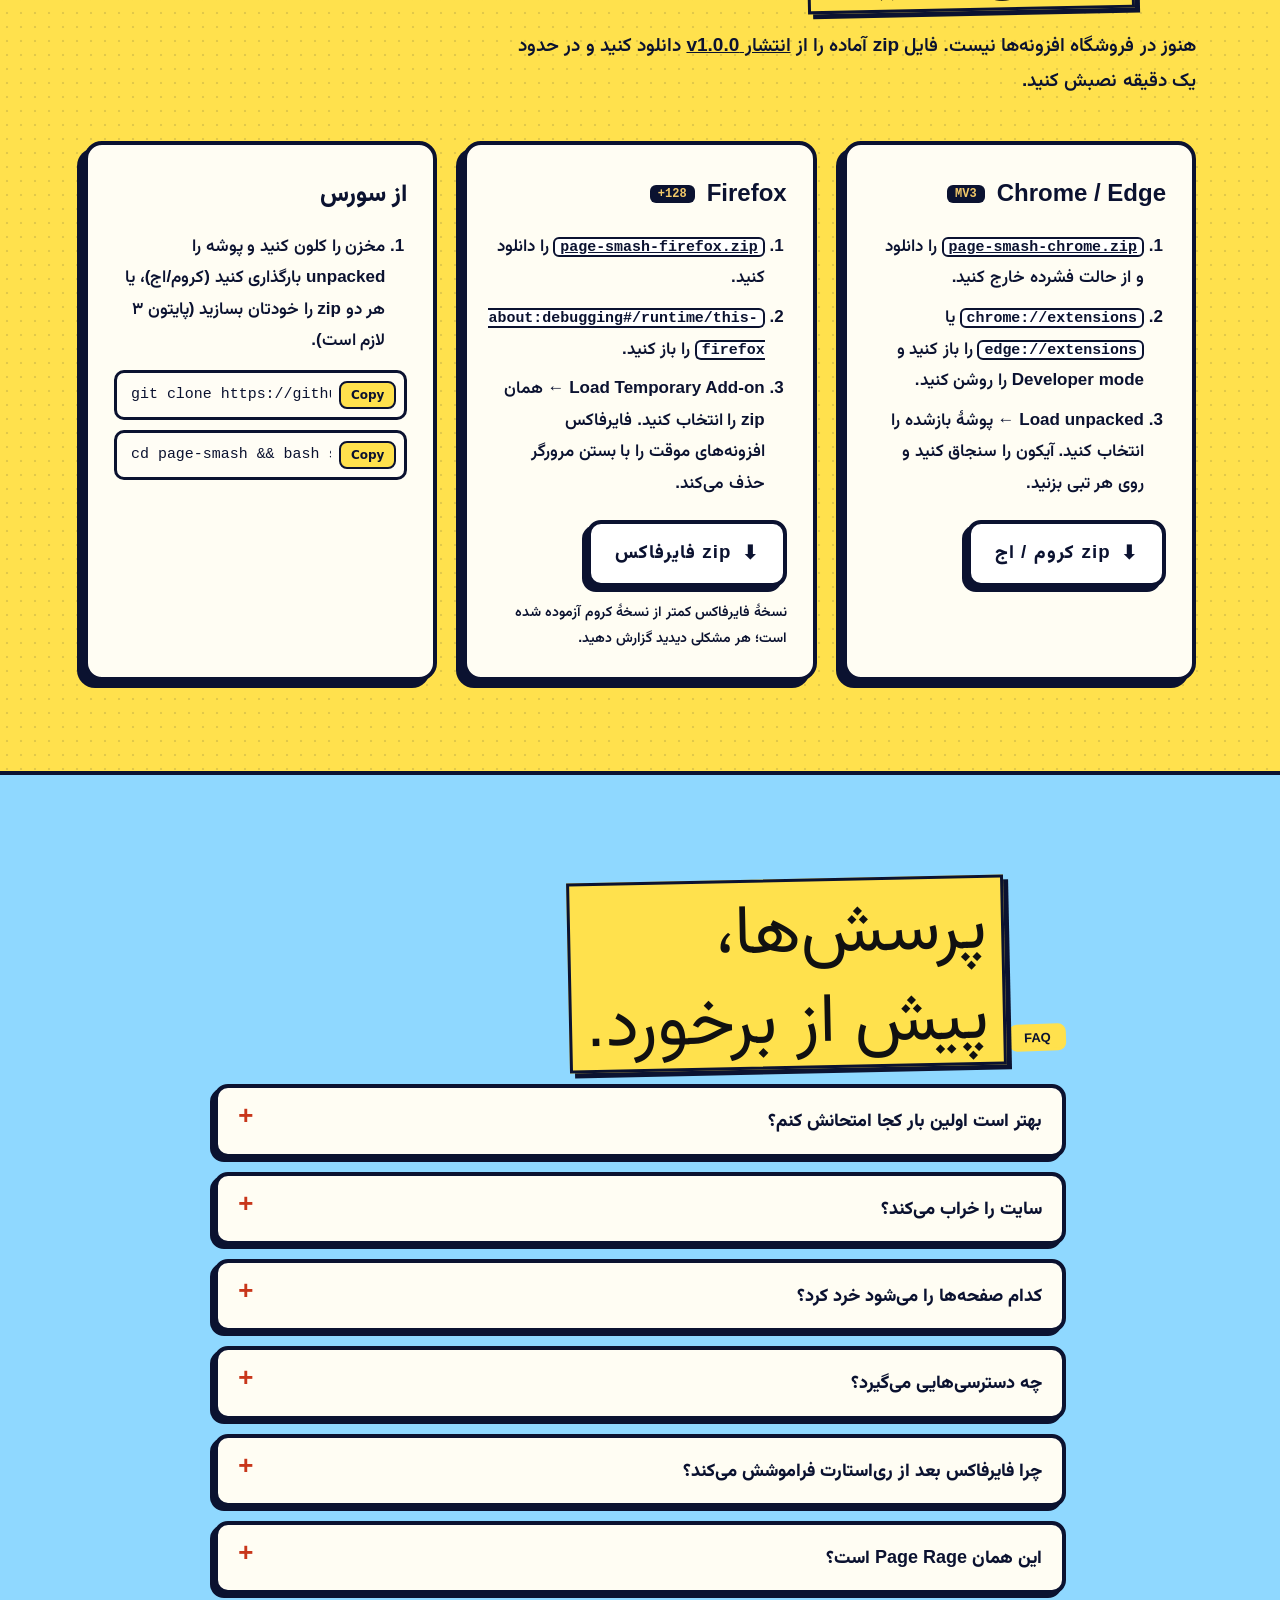
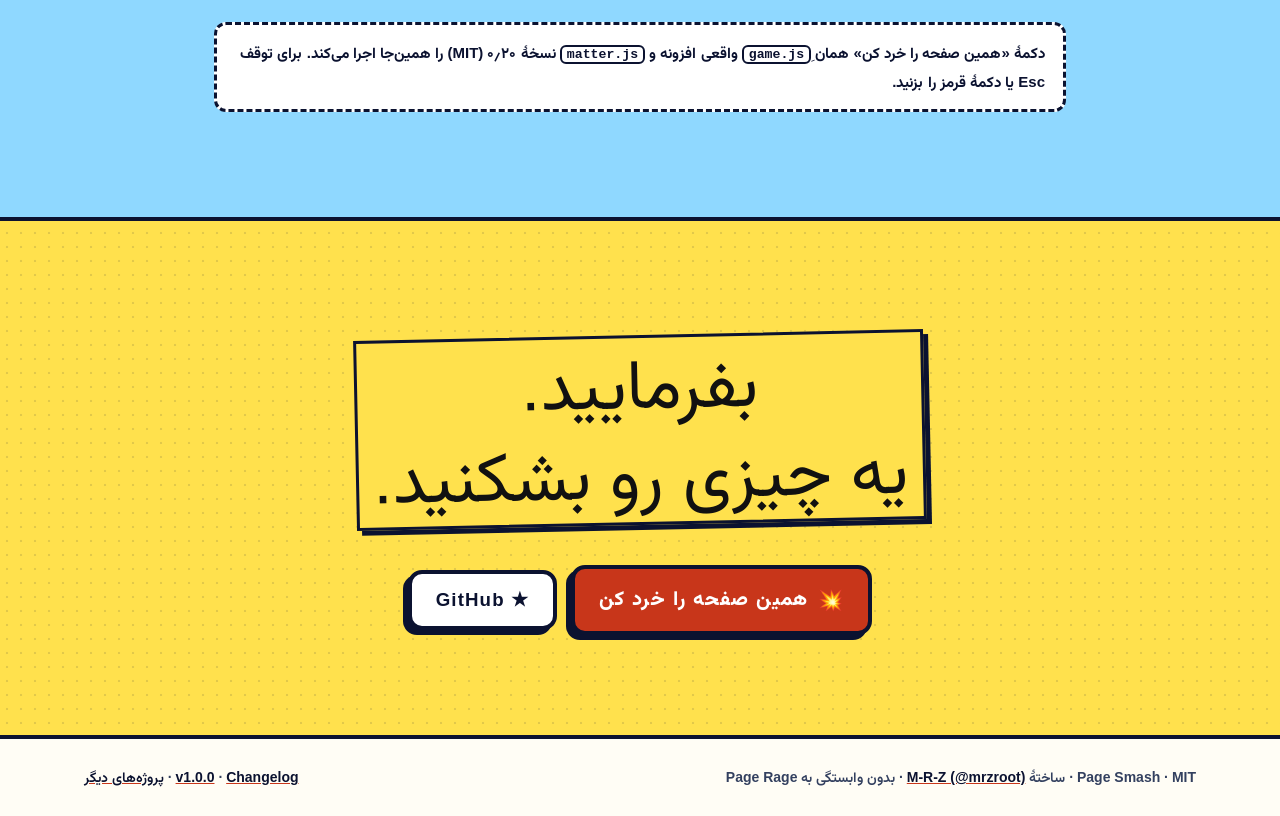
==== commit 87d8f622: "Add safe first-run walkthrough to extension docs" ====
--- a/docs/index.html
+++ b/docs/index.html
@@ -317,6 +317,7 @@
 <section id="faq" class="dark"><div class="wrap faq">
   <span class="tag">FAQ</span>
   <h2><span lang="en">Questions,<br>before impact.</span><span lang="fa">پرسش‌ها،<br>پیش از برخورد.</span></h2>
+  <details><summary><span lang="en">Where should I try it first?</span><span lang="fa">بهتر است اولین بار کجا امتحانش کنم؟</span></summary><p><span lang="en">Use a spare article tab rather than a form with unsaved changes. Try the arrow keys and one click, then reload to restore the page. If the icon does nothing, try a normal HTTP or HTTPS page rather than browser settings or an extension store.</span><span lang="fa">یک مقاله را در تب جدا باز کنید، نه فرمی با تغییرات ذخیره‌نشده. با کلیدهای جهت حرکت کنید، یک بار کلیک کنید و صفحه را دوباره بارگذاری کنید. اگر افزونه فعال نشد، روی یک صفحهٔ عادی وب امتحان کنید.</span></p></details>
   <details><summary><span lang="en">Does it break the website?</span><span lang="fa">سایت را خراب می‌کند؟</span></summary><p><span lang="en">No. It only rearranges what's drawn in your own tab. Nothing is sent or changed on the server, and a reload brings the page back.</span><span lang="fa">نه. فقط چیزی را که در تب خودتان کشیده شده جابه‌جا می‌کند. چیزی به سرور فرستاده یا در آن تغییر داده نمی‌شود و با بارگذاری دوباره صفحه برمی‌گردد.</span></p></details>
   <details><summary><span lang="en">Which pages can I smash?</span><span lang="fa">کدام صفحه‌ها را می‌شود خرد کرد؟</span></summary><p><span lang="en">Regular <code>http</code> and <code>https</code> pages. Browsers don't let extensions touch internal pages such as <code>chrome://</code> or the extension stores.</span><span lang="fa">صفحه‌های معمولی <code>http</code> و <code>https</code>. مرورگرها اجازه نمی‌دهند افزونه‌ها به صفحه‌های داخلی مثل <code>chrome://</code> یا فروشگاه افزونه دست بزنند.</span></p></details>
   <details><summary><span lang="en">What permissions does it use?</span><span lang="fa">چه دسترسی‌هایی می‌گیرد؟</span></summary><p><span lang="en"><code>activeTab</code> and <code>scripting</code> to start on the tab you click, and <code>storage</code> to remember a pending smash when you jump to a random page. No analytics and no network calls.</span><span lang="fa"><code>activeTab</code> و <code>scripting</code> برای شروع روی تبی که کلیک می‌کنید و <code>storage</code> برای به خاطر سپردن خرد کردنِ در انتظار هنگام رفتن به صفحهٔ تصادفی. بدون آنالیتیکس و بدون درخواست شبکه.</span></p></details>
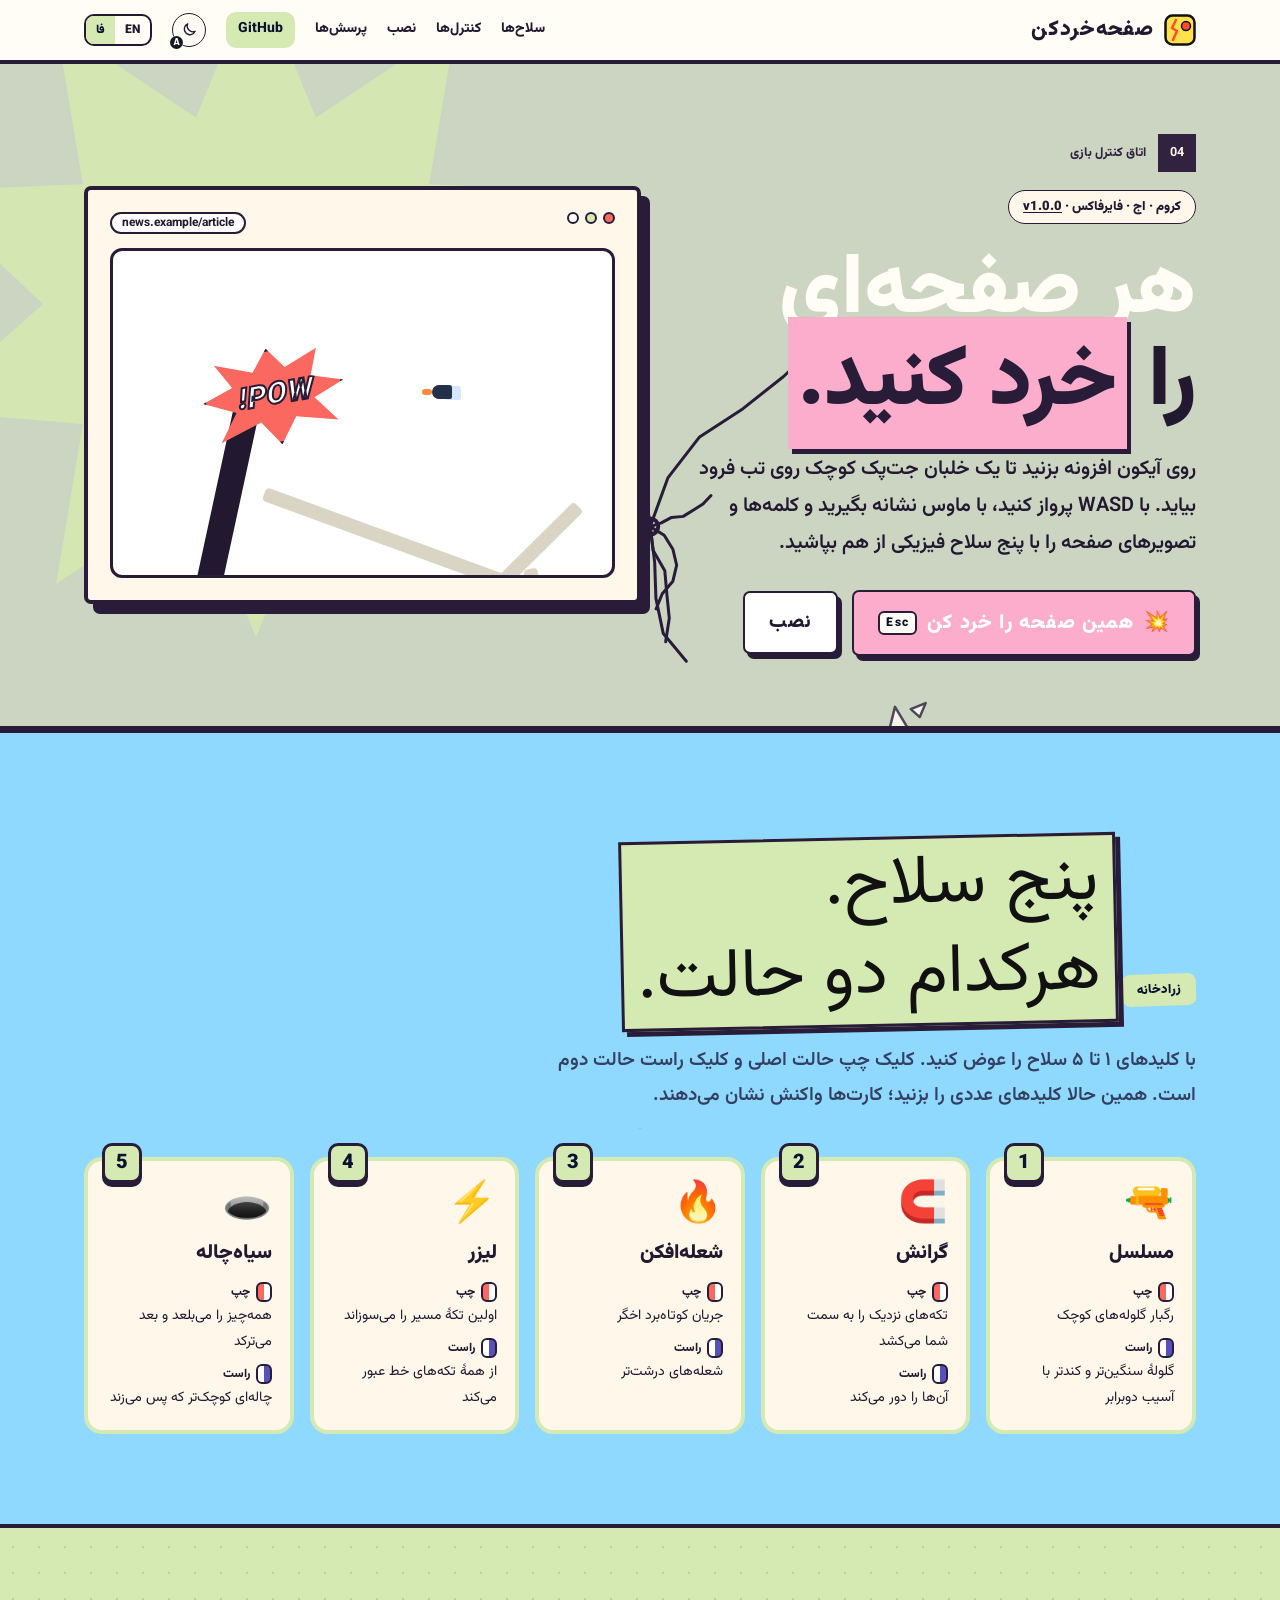
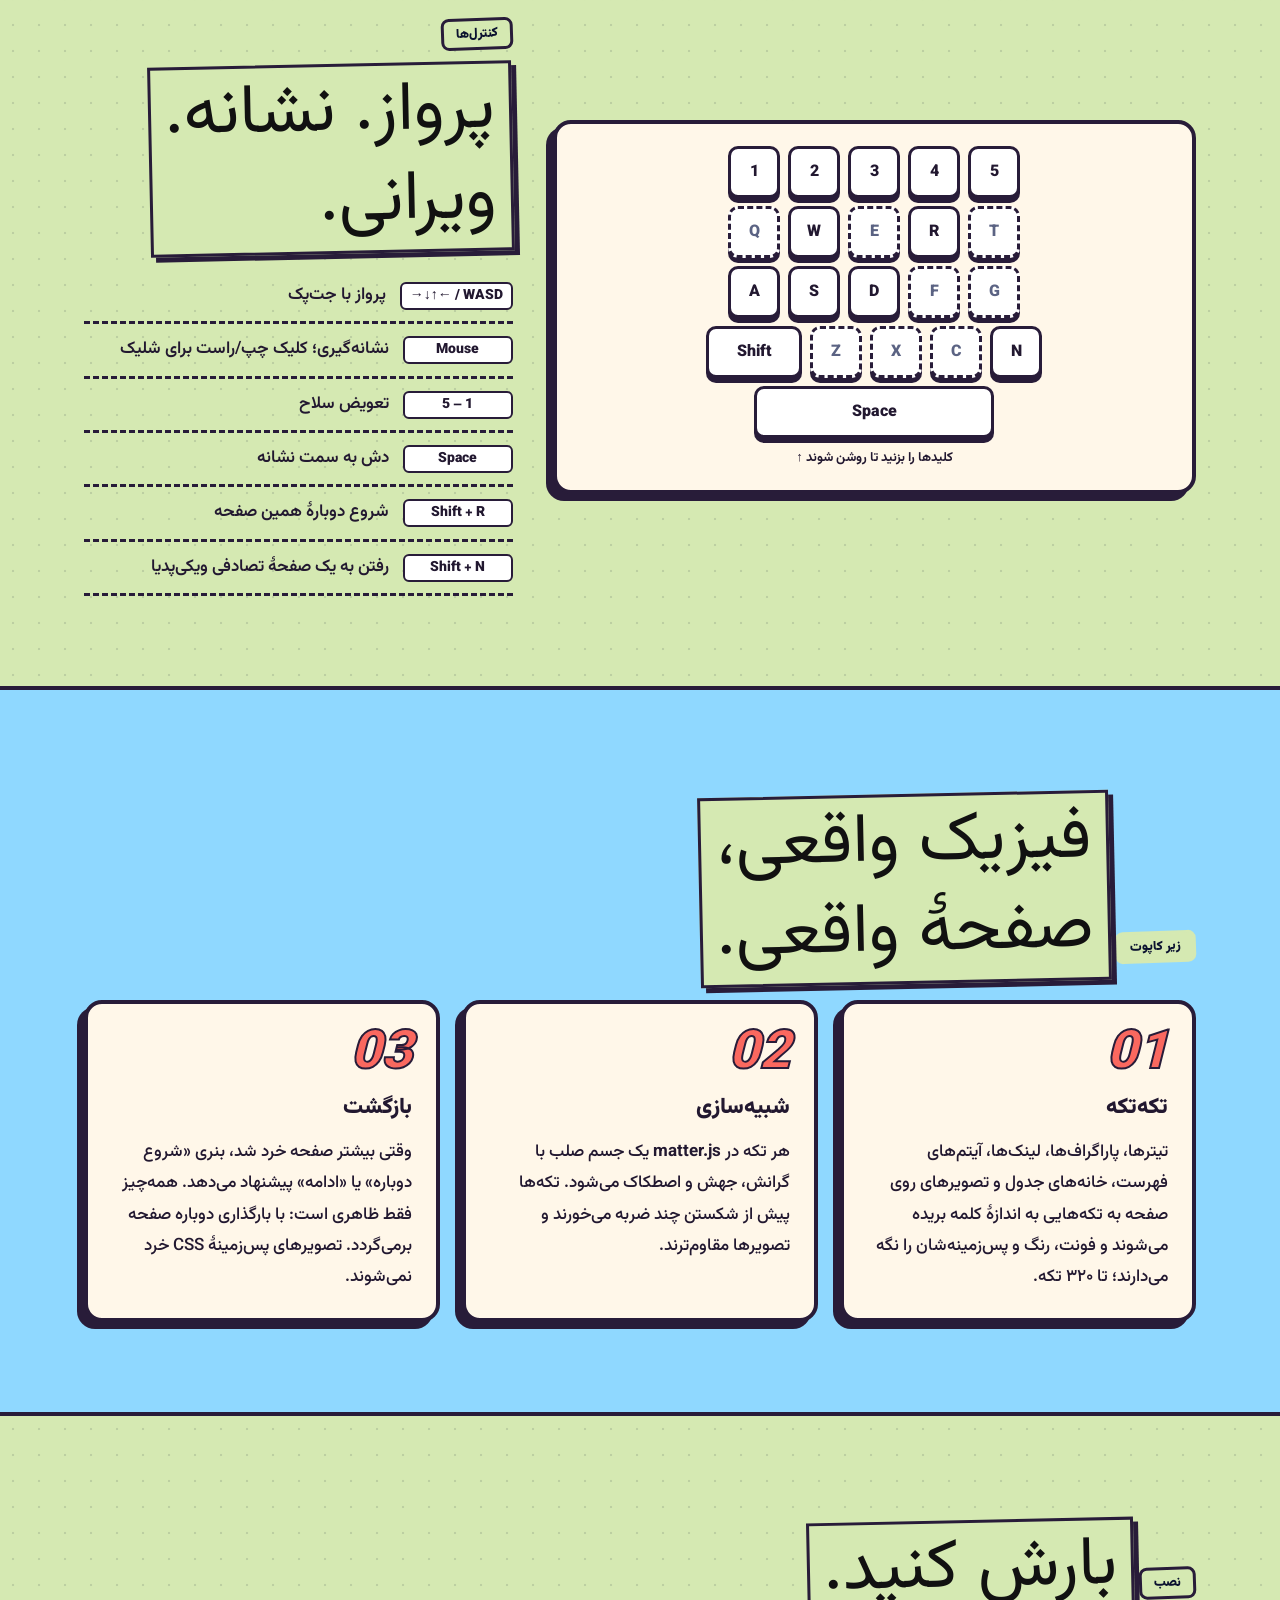
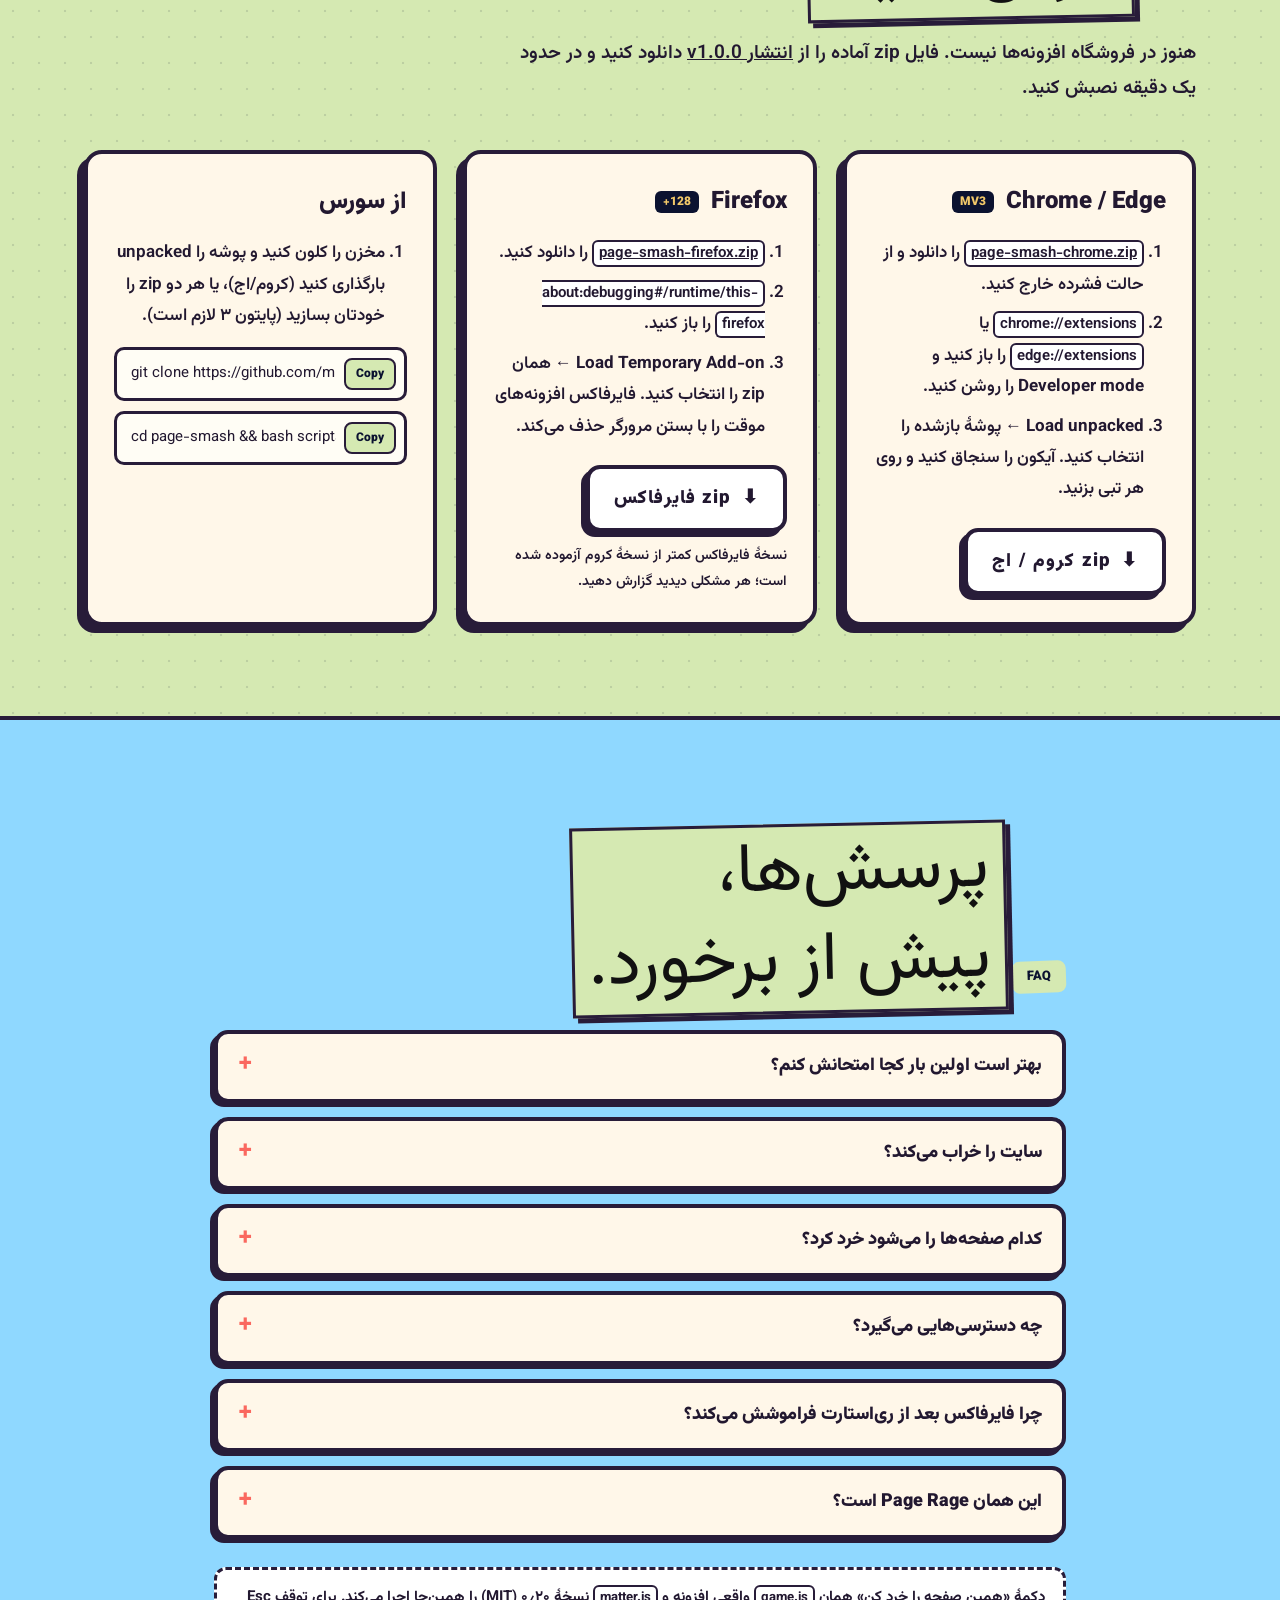
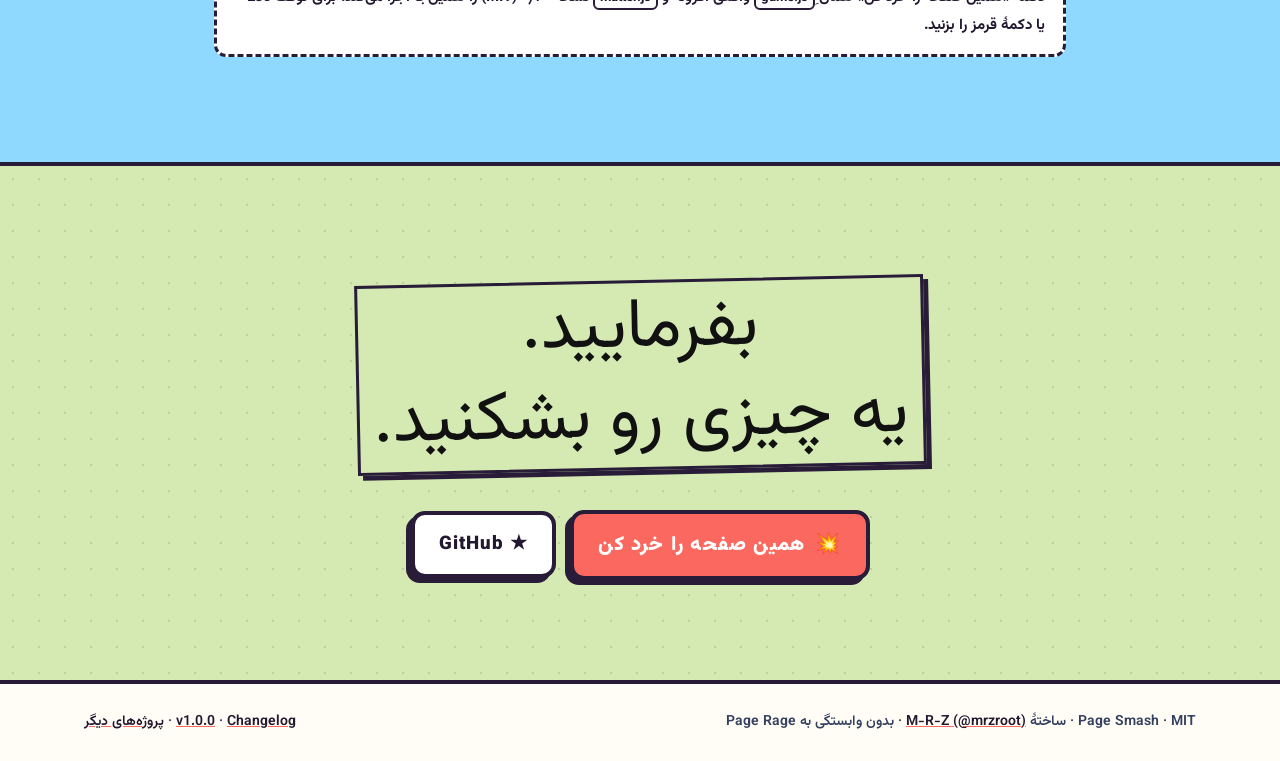
==== commit a28d3ea2: "Redesign project website and unify typography with Vazirmatn" ====
--- a/docs/index.html
+++ b/docs/index.html
@@ -18,7 +18,7 @@
 <link rel="icon" href="favicon.svg" type="image/svg+xml">
 <script>(function(){var d=document.documentElement,l='fa';try{l=new URLSearchParams(location.search).get('lang')||localStorage.getItem('mrz-lang')||'fa'}catch(e){}if(l!=='en')l='fa';d.lang=l;d.dir=l==='fa'?'rtl':'ltr';d.setAttribute('data-lang',l)})()</script>
 <style>
-@font-face{font-family:Vazirmatn;src:url(fonts/vazirmatn-arabic.woff2) format('woff2');font-weight:400 800;font-display:swap;unicode-range:U+0600-06FF,U+0750-077F,U+200C-200E,U+FB50-FDFF,U+FE70-FEFC}
+
 :root{--stroke:var(--ink);--y:#ffe14d;--y2:#fff3a6;--ink:#111;--red:#ff4d2e;--blue:#2f6bff;--pink:#ff5fa2;--mint:#3ddc97;--purple:#8a5cff;--paper:#fffdf3;
 --sans:ui-sans-serif,system-ui,-apple-system,"Segoe UI",Roboto,Arial,Vazirmatn,sans-serif;--fa:Vazirmatn,"Segoe UI",Tahoma,sans-serif;--mono:ui-monospace,"SF Mono",Menlo,Consolas,monospace}
 *{box-sizing:border-box}html{scroll-behavior:smooth;background:var(--y)}
@@ -213,7 +213,9 @@
 html[data-theme] .kc.dim{opacity:1;color:#5b6383;border-style:dashed}
 html[data-theme=dark] .kc.dim{color:#98a2c4}
 </style>
-<link rel="preload" href="fonts/bangers-400.woff2" as="font" type="font/woff2" crossorigin><link rel="stylesheet" href="identity.css"></head>
+<link rel="stylesheet" href="identity.css"><link rel="preload" href="fonts/Vazirmatn.woff2" as="font" type="font/woff2" crossorigin>
+<link rel="stylesheet" href="redesign.css">
+</head>
 <body>
 <header class="top"><div class="wrap">
   <a class="brand" href="#"><img src="favicon.svg" alt=""><span lang="en">Page Smash</span><span lang="fa">صفحه‌خردکن</span></a>
@@ -230,6 +232,7 @@
 <main>
 <section class="hero"><div class="wrap">
   <div>
+    <div class="studio-index"><b>04</b><span lang="en">PLAYABLE CONTROL ROOM</span><span lang="fa">اتاق کنترل بازی</span></div>
     <span class="sticker"><span lang="en">Chrome · Edge · Firefox</span><span lang="fa">کروم · اج · فایرفاکس</span> · <a class="ver" href="https://github.com/mrzroot/page-smash/releases/tag/v1.0.0">v1.0.0</a></span>
     <h1><span lang="en"><span class="w">Smash</span><br>any <span class="r">webpage.</span></span><span lang="fa"><span class="w">هر صفحه‌ای</span><br>را <span class="r">خرد کنید.</span></span></h1>
     <p class="lead"><span lang="en">Click the toolbar icon and a little jetpack pilot drops onto your tab. Fly with WASD, aim with the mouse, and blow the page's words and images apart with five physics weapons.</span><span lang="fa">روی آیکون افزونه بزنید تا یک خلبان جت‌پک کوچک روی تب فرود بیاید. با WASD پرواز کنید، با ماوس نشانه بگیرید و کلمه‌ها و تصویرهای صفحه را با پنج سلاح فیزیکی از هم بپاشید.</span></p>
--- a/docs/identity.css
+++ b/docs/identity.css
@@ -1,5 +1,5 @@
 /* page-smash identity: "comic". Sky-blue halftone, Bangers, hard black outlines, cracks + flying debris. */
-@font-face{font-family:'Bangers';src:url(fonts/bangers-400.woff2) format('woff2');font-weight:400;font-display:swap}
+
 html[data-theme=light]:root{--y:#ffe14d;--y2:#c9efff;--paper:#fffdf3;--band:#8fd8ff;--sky:#7fd0ff;--sky2:#b9e8ff}
 html[data-theme=dark]:root{--sky:#101c4a;--sky2:#1b2d6e}
 h1,h2,.brand,.sticker,.btn{font-family:Bangers,Vazirmatn,Impact,sans-serif}
--- a/docs/redesign.css
+++ b/docs/redesign.css
@@ -0,0 +1,30 @@
+@font-face{font-family:Vazirmatn;src:url("fonts/Vazirmatn.woff2") format("woff2");font-style:normal;font-weight:100 900;font-display:swap}
+html:root{--sans:Vazirmatn,sans-serif;--fa:Vazirmatn,sans-serif;--mono:Vazirmatn,sans-serif;--serif:Vazirmatn,sans-serif;--display:Vazirmatn,sans-serif}
+html body,html body *{font-family:Vazirmatn,sans-serif!important}
+body [dir=rtl],html[dir=rtl] :is(h1,h2,h3,.eyebrow,.studio-index){letter-spacing:normal!important}
+code,pre,kbd,samp{font-feature-settings:"tnum"}
+:focus-visible{outline:3px solid var(--focus,#6b6ee8);outline-offset:4px}
+.studio-index{display:flex;gap:.75rem;align-items:center;width:fit-content;margin:0 0 1.15rem;color:var(--index,var(--fg));font-weight:780;font-size:.79rem;letter-spacing:.09em;text-transform:uppercase}
+.studio-index b{background:var(--index,var(--fg));color:var(--index-text,var(--bg));display:grid;place-items:center;min-width:2.35rem;min-height:2.35rem;padding:.25rem;font-variant-numeric:tabular-nums}
+.studio-index span{align-self:center}
+:where(main section[id]){scroll-margin-top:5rem}
+@media(max-width:650px){.studio-index{margin-bottom:.8rem}.studio-index b{min-width:2rem;min-height:2rem}}
+@media(prefers-reduced-motion:reduce){html{scroll-behavior:auto}}
+html:root,html[data-theme]:root{--stroke:#281c39;--y:#d5e9b2;--y2:#eaf2d1;--ink:#221830;--red:#fa685f;--blue:#5651bb;--pink:#fcadcb;--mint:#82cd9f;--purple:#b098ef;--paper:#fff7e9;--index:#312340;--index-text:#fff7e9;--focus:#4f2a88}
+html[data-theme=dark]:root{--stroke:#ddbadf;--y:#28203b;--y2:#433352;--ink:#f7eafb;--red:#ff9a93;--blue:#b4a4ff;--pink:#ffabce;--mint:#8dd7b1;--purple:#cfb4ff;--paper:#342742;--index:#f3d4ef;--index-text:#281c39;--focus:#f4d876}
+html body{background-color:var(--y);background-image:linear-gradient(90deg,color-mix(in srgb,var(--stroke) 12%,transparent) 1px,transparent 1px),linear-gradient(color-mix(in srgb,var(--stroke) 12%,transparent) 1px,transparent 1px);background-size:26px 26px}
+html .top{background:var(--index);color:var(--index-text);border-bottom:3px solid var(--stroke)}html .top nav a,html .top .brand{color:var(--index-text)}
+html .top nav a.gh{background:var(--index-text);color:var(--index)}
+html .hero{padding-block:clamp(2.2rem,5.5vw,5.8rem);border-block-end:3px solid var(--stroke);background:linear-gradient(125deg,var(--y) 5%,transparent 70%)}html .hero .wrap{gap:clamp(1.7rem,4vw,4.8rem);grid-template-columns:minmax(0,.95fr) minmax(0,1.05fr)}
+html h1{font-size:clamp(2.65rem,6.4vw,7.15rem);font-weight:900;letter-spacing:-.065em;line-height:1.05}
+html h1 .w,html h1 .r{transform:none;-webkit-text-stroke:0;text-shadow:none;color:var(--ink)}
+html h1 .r{background:var(--pink);color:#281c39;box-shadow:4px 5px 0 var(--stroke);padding-inline:.12em}
+html .sticker{background:var(--paper);color:var(--ink);transform:none;box-shadow:none;border-width:1px}
+html .hero .panel{transform:none;border-radius:7px;box-shadow:9px 10px 0 var(--stroke)}html .hero .panel .bar{border-radius:4px 4px 0 0}
+html .hero .btn{border-radius:7px;border-width:2px;box-shadow:4px 5px 0 var(--stroke)}html .hero .boom{background:var(--pink);color:#291a37}
+@media(max-width:820px){html .hero .wrap{grid-template-columns:1fr}}
+html[data-theme] .hero{background:color-mix(in srgb,var(--y) 75%,var(--purple))!important}
+html[data-theme] .hero .sticker{transform:none;animation:none;color:var(--ink);background:var(--paper)}
+html[data-theme] .hero h1{font-weight:900!important;text-shadow:none!important;line-height:1.08!important;letter-spacing:-.04em!important}
+html[dir=rtl][data-theme] .hero h1{letter-spacing:normal!important}
+html[data-theme] .hero h1 :is(.w,.r){text-shadow:none!important;-webkit-text-stroke:0!important}
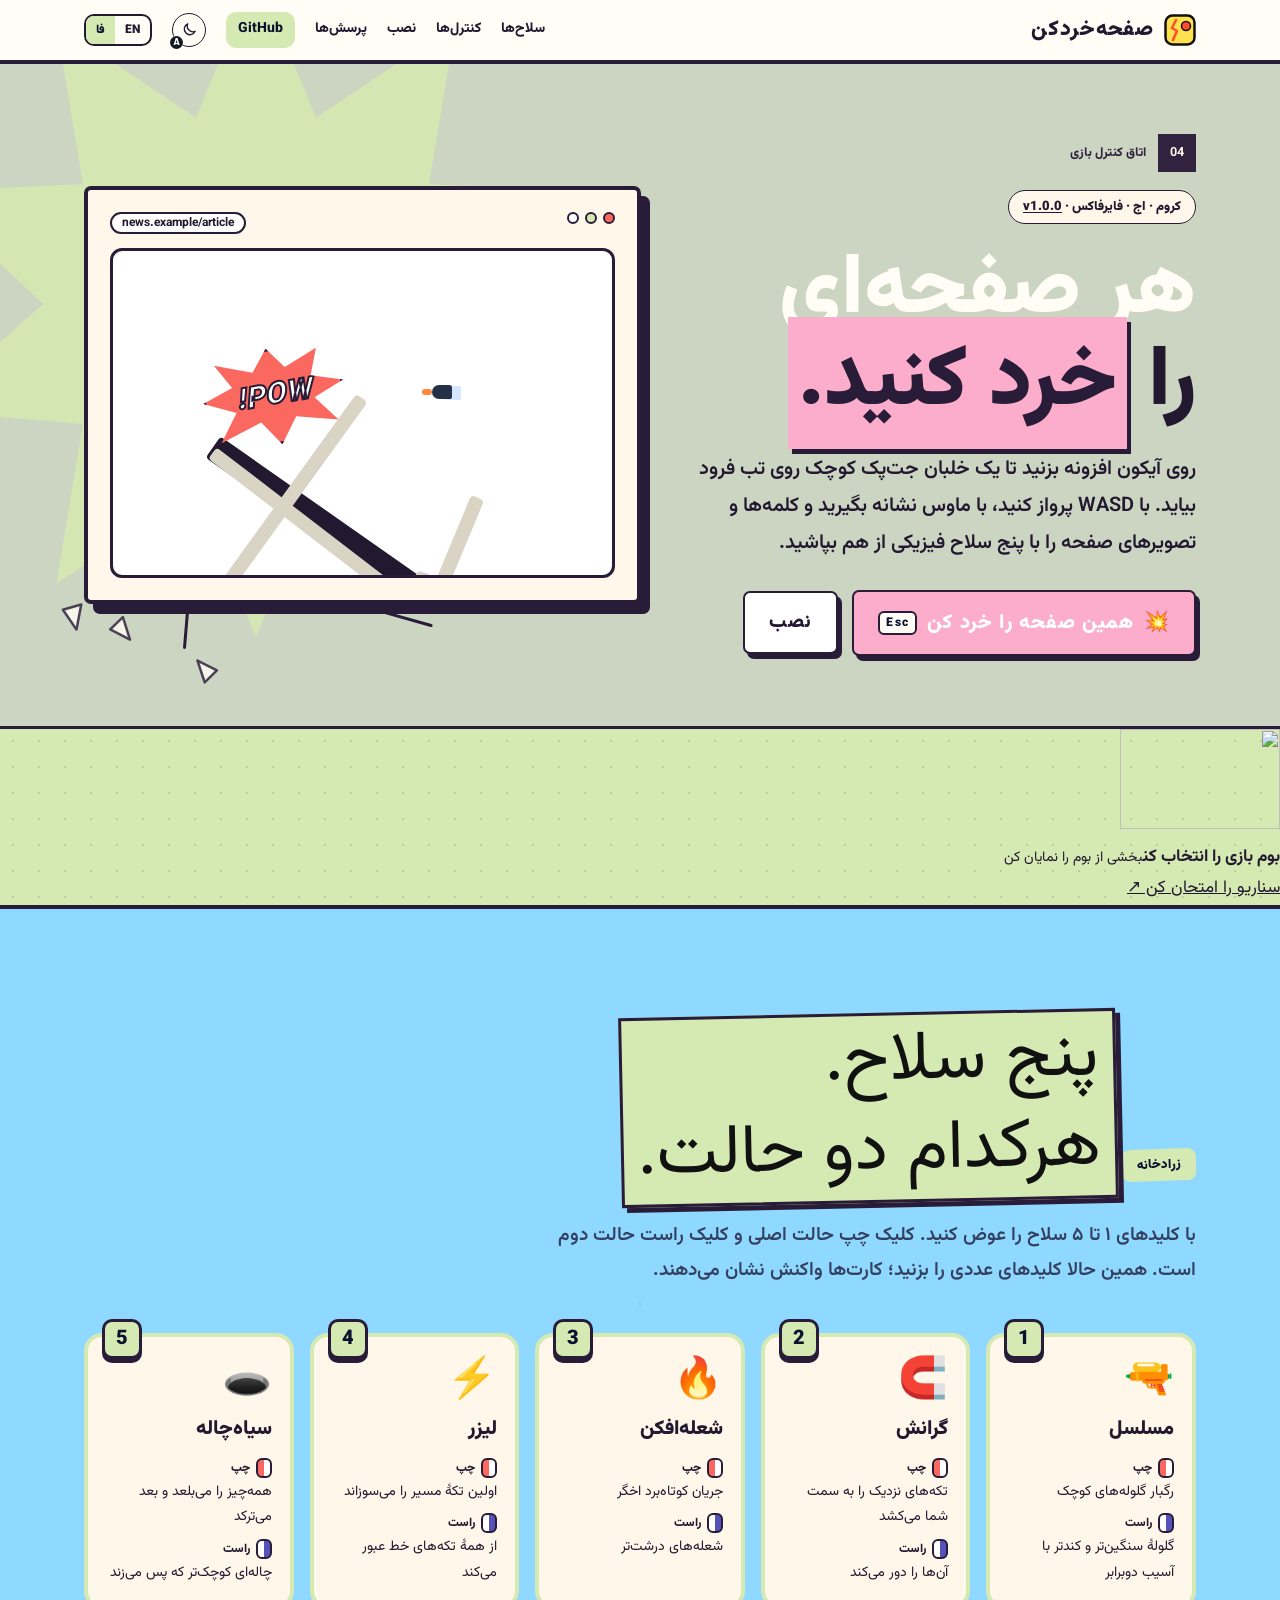
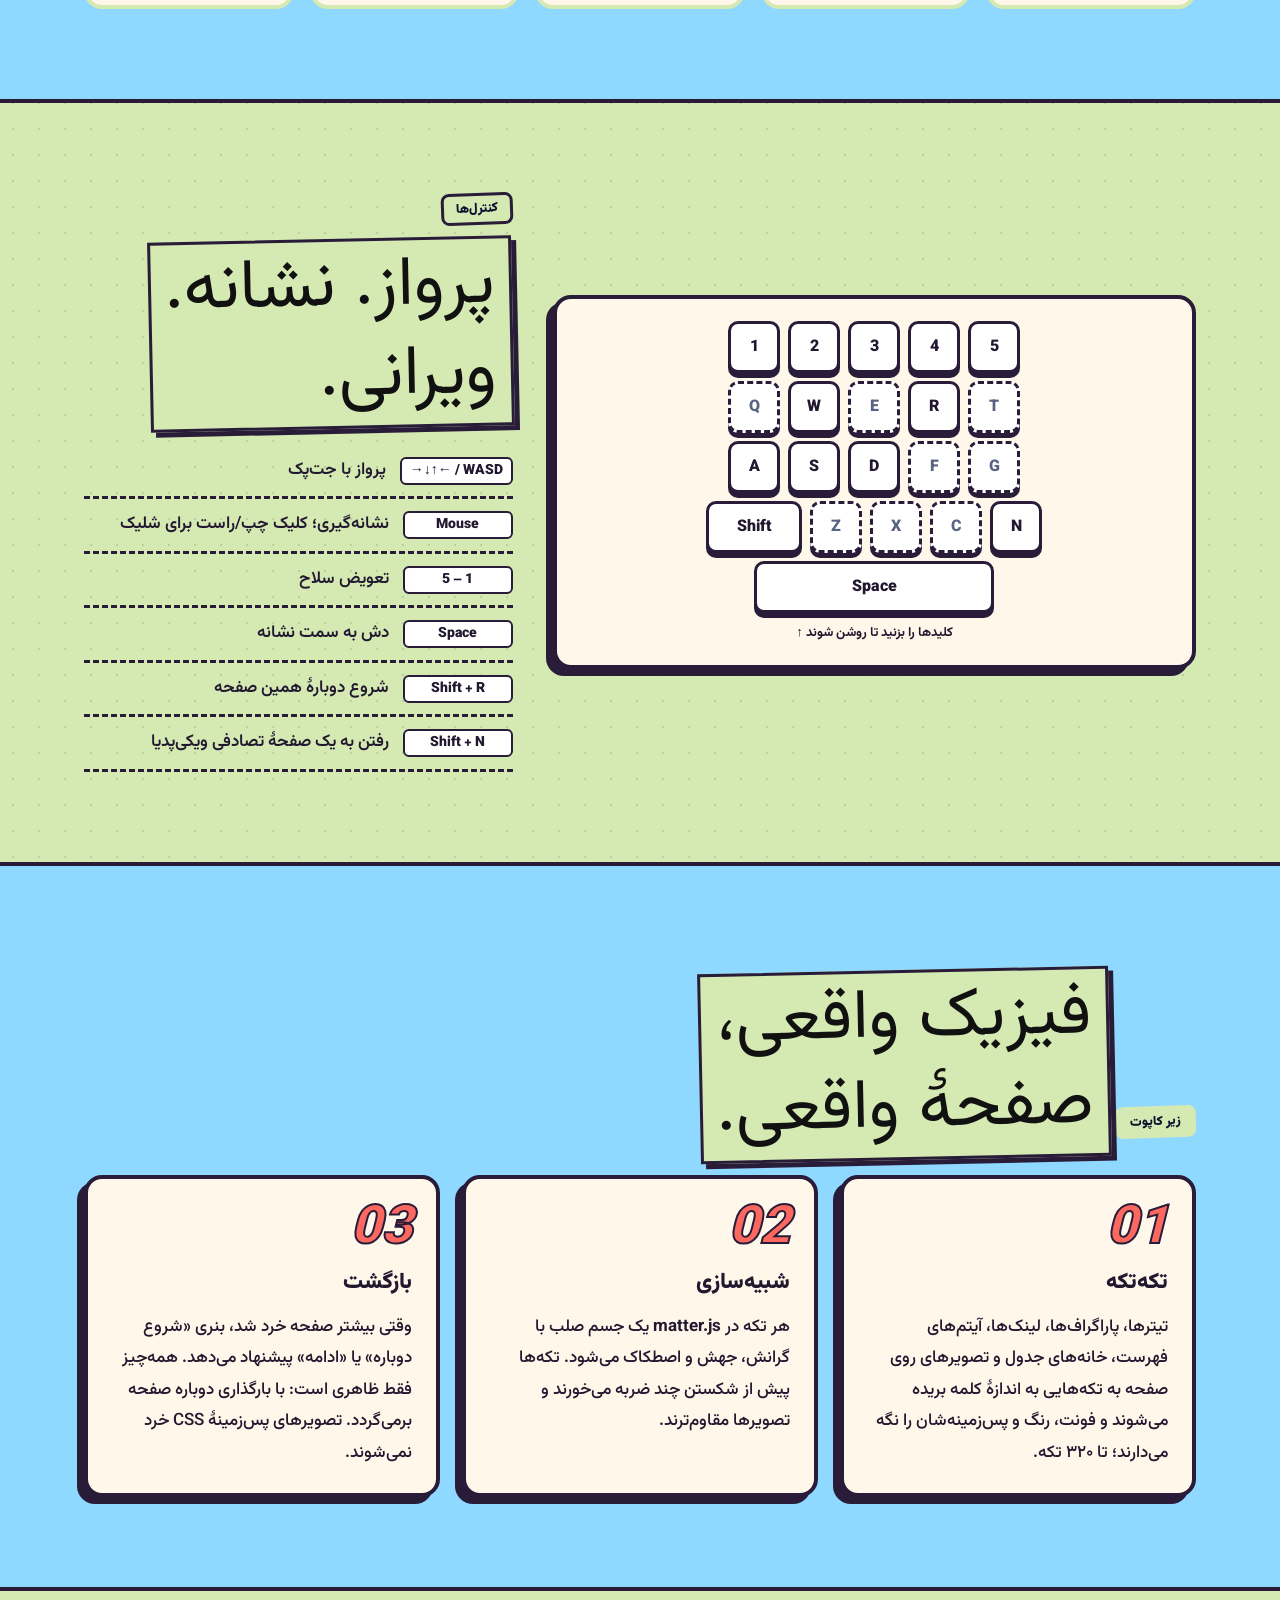
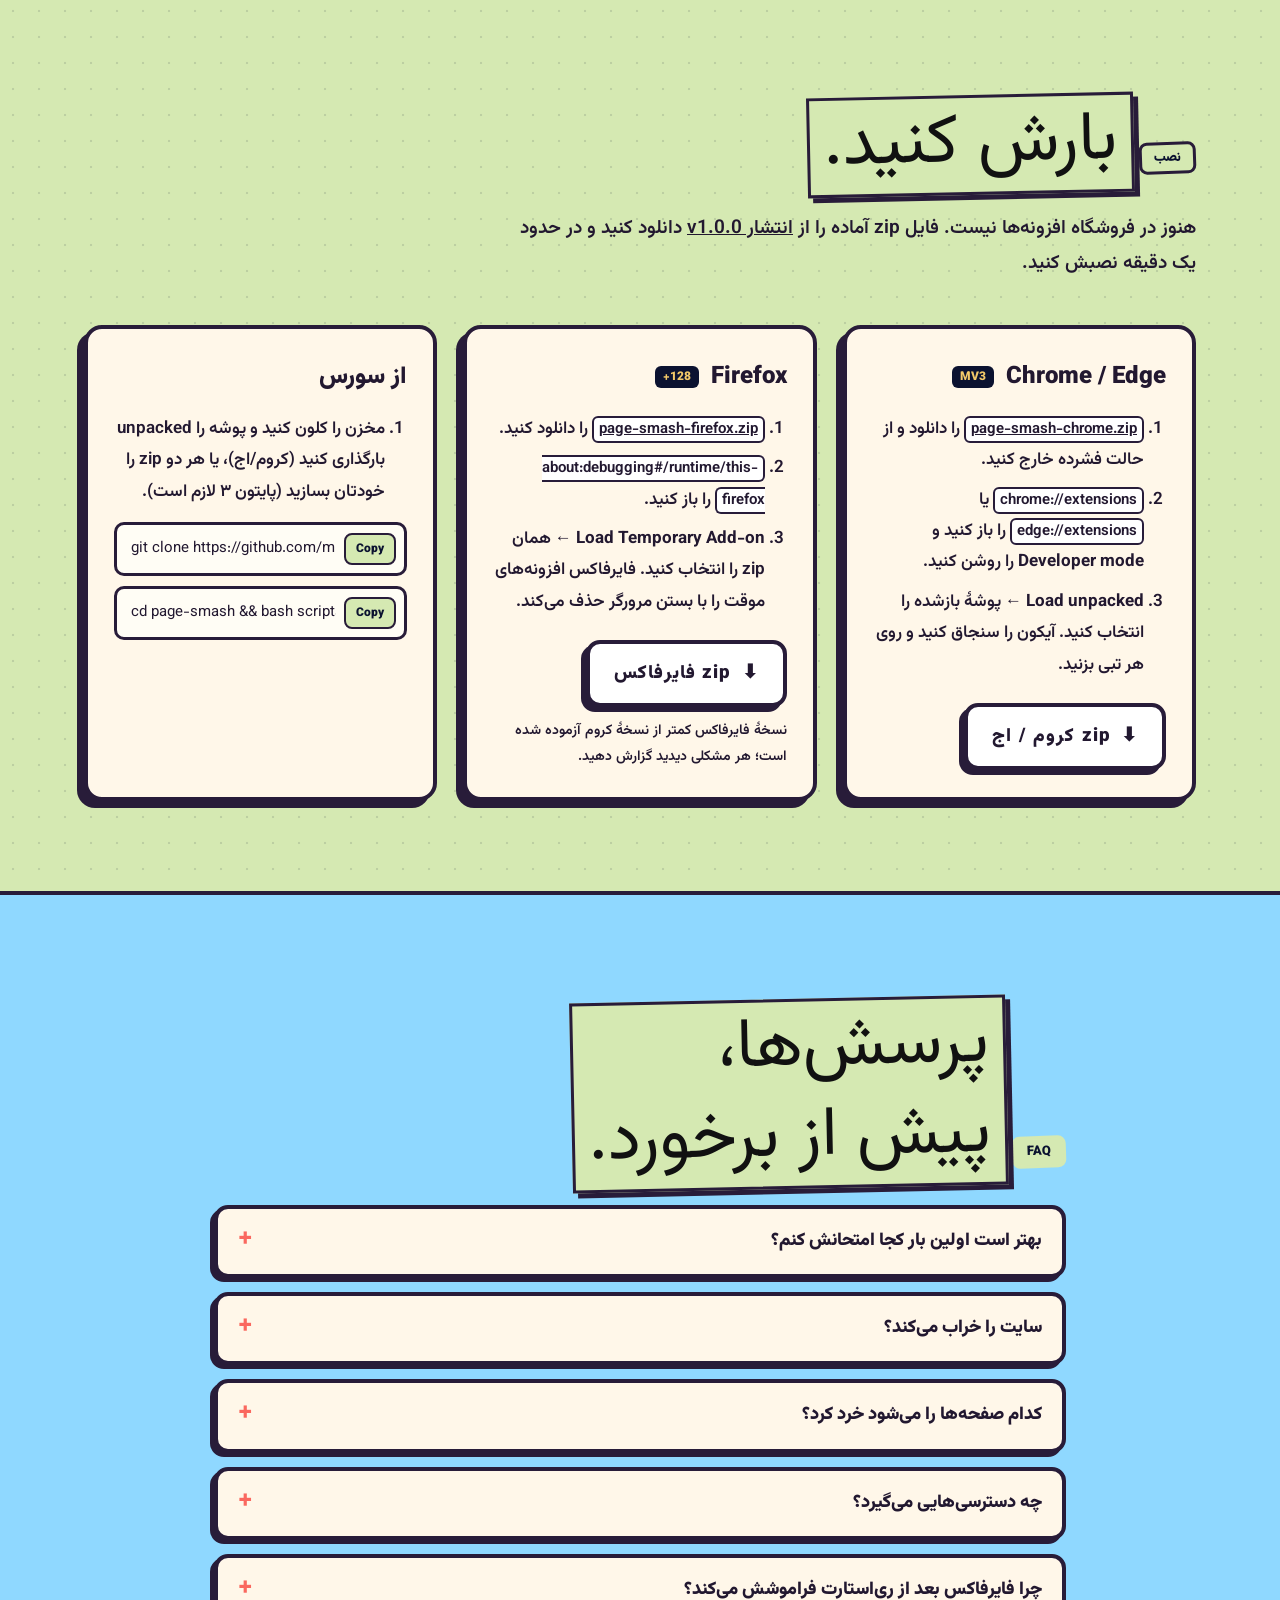
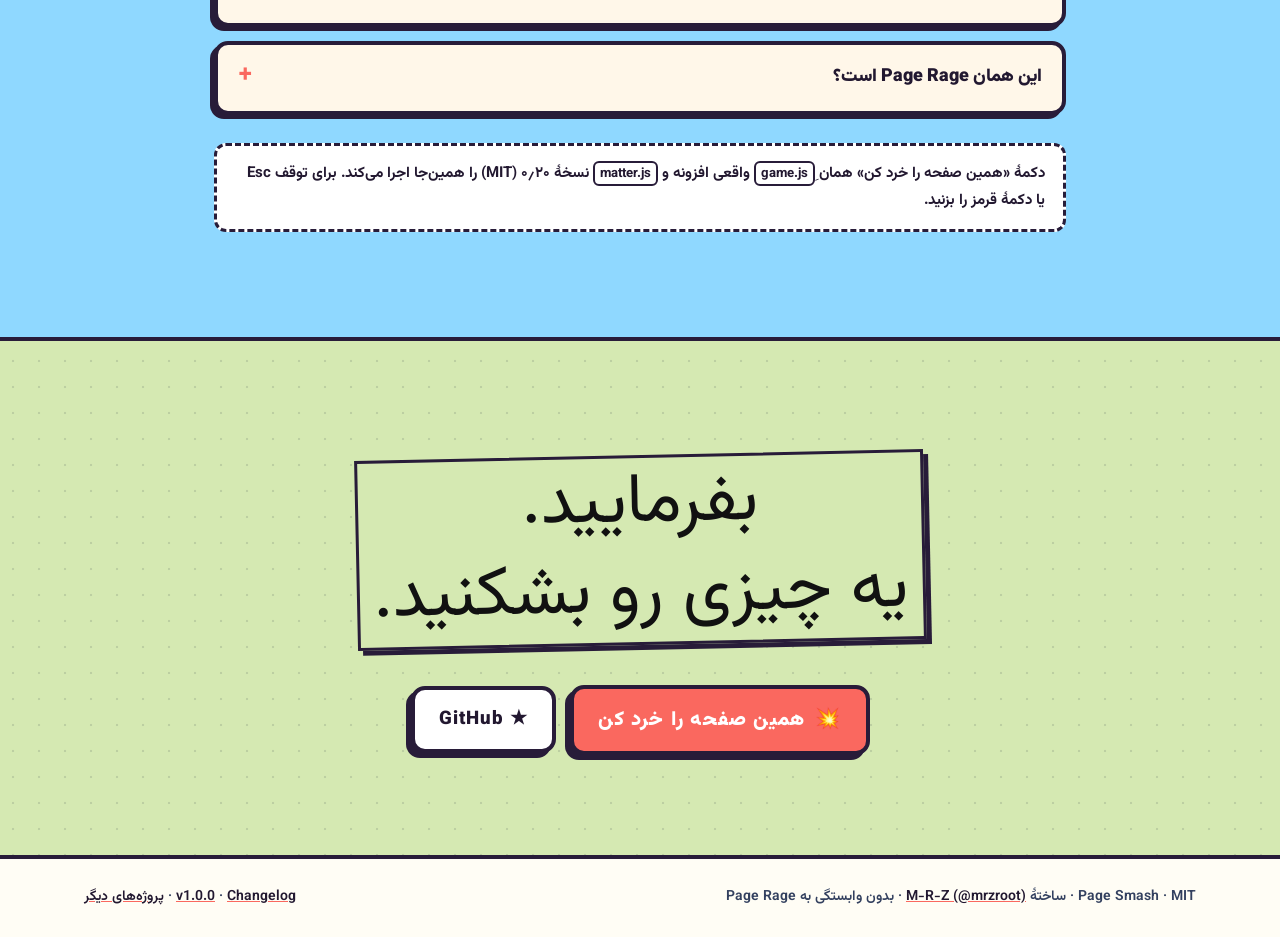
==== commit 9e5e4ad0: "Add the interactive project case to the landing page" ====
--- a/docs/index.html
+++ b/docs/index.html
@@ -215,7 +215,7 @@
 </style>
 <link rel="stylesheet" href="identity.css"><link rel="preload" href="fonts/Vazirmatn.woff2" as="font" type="font/woff2" crossorigin>
 <link rel="stylesheet" href="redesign.css">
-</head>
+<link rel="stylesheet" href="/assets/studio-mark.css"></head>
 <body>
 <header class="top"><div class="wrap">
   <a class="brand" href="#"><img src="favicon.svg" alt=""><span lang="en">Page Smash</span><span lang="fa">صفحه‌خردکن</span></a>
@@ -247,6 +247,11 @@
     <div class="art" id="art"><div class="pow" id="pow">POW!</div></div>
   </div>
 </div></section>
+<aside class="studio-project-entry" style="--entry-color:#ffad88">
+  <img src="/assets/thumbs/page-smash.webp" alt="" width="160" height="100" loading="lazy" decoding="async">
+  <div><strong>بوم بازی را انتخاب کن</strong><small>بخشی از بوم را نمایان کن</small></div>
+  <a href="/playground/?project=page-smash&amp;lang=fa">سناریو را امتحان کن ↗</a>
+</aside>
 
 <section class="dark" id="weapons"><div class="wrap">
   <span class="tag"><span lang="en">Armory</span><span lang="fa">زرادخانه</span></span>
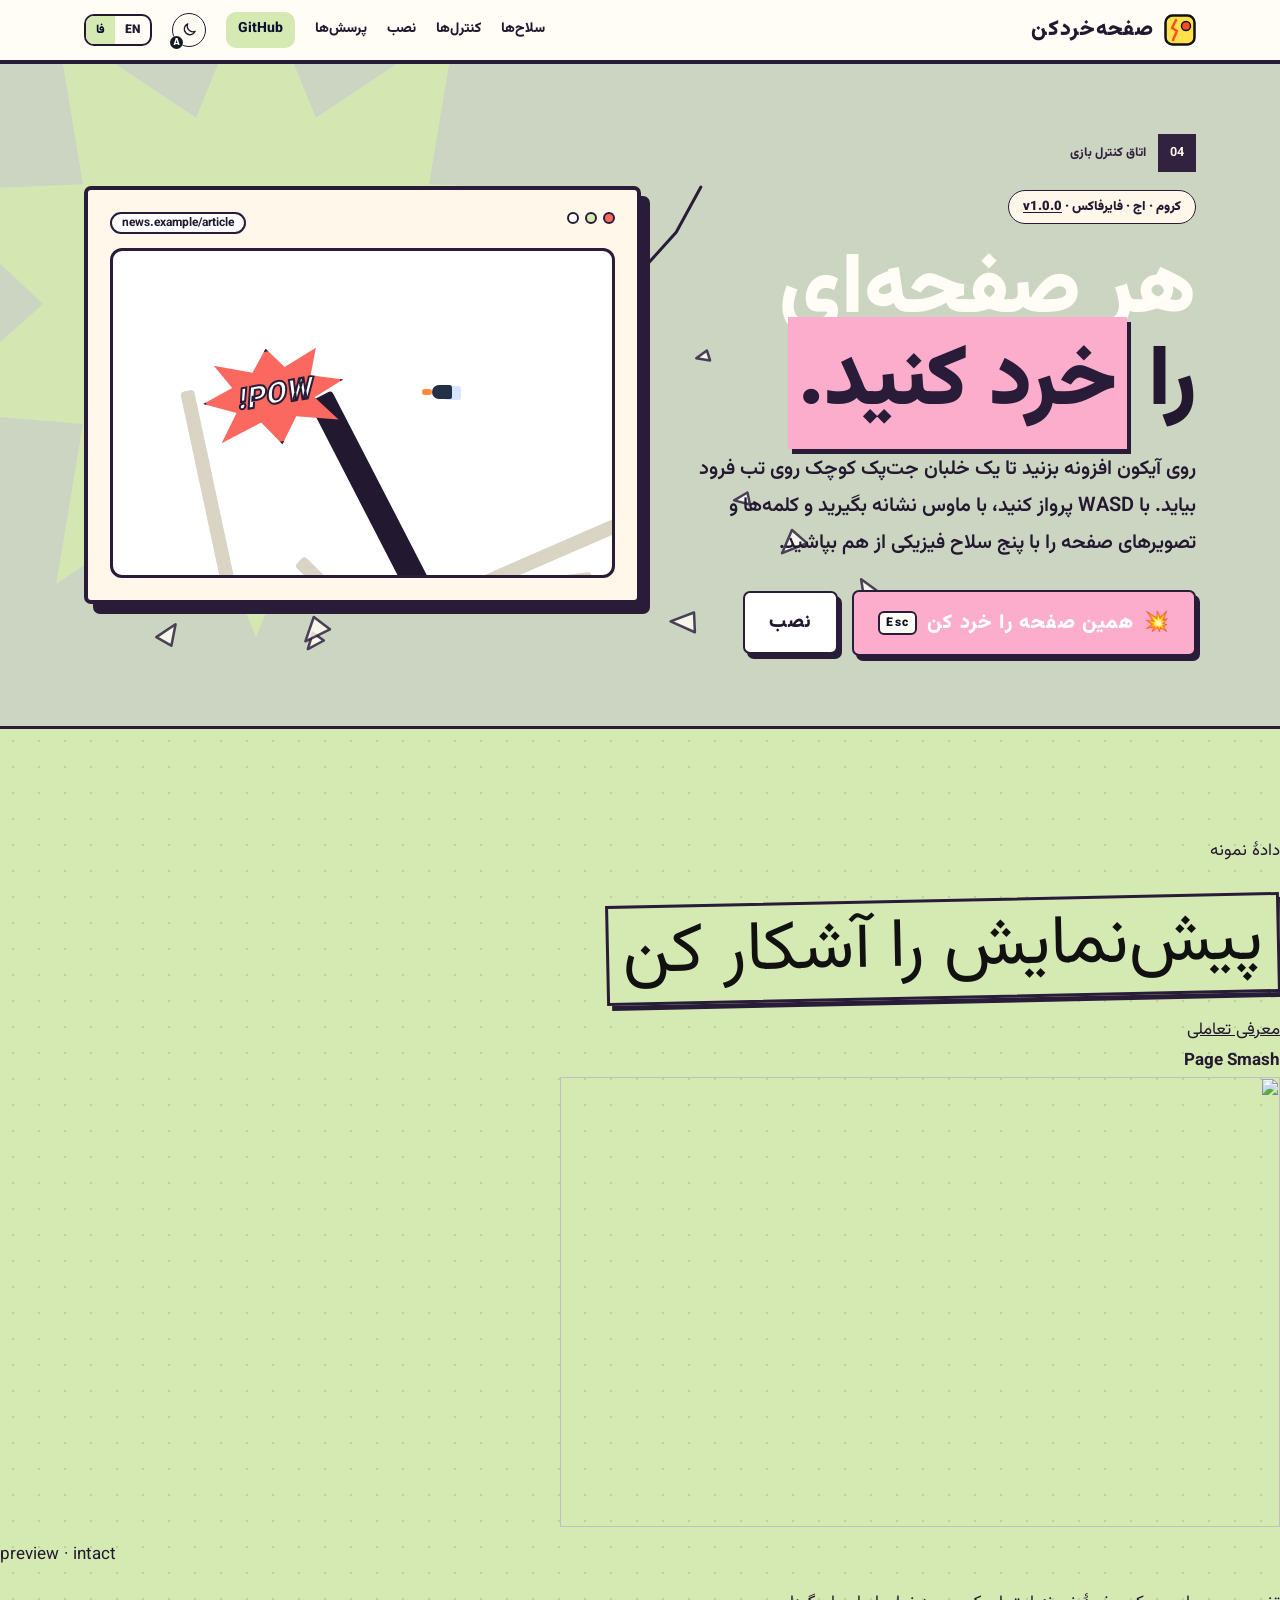
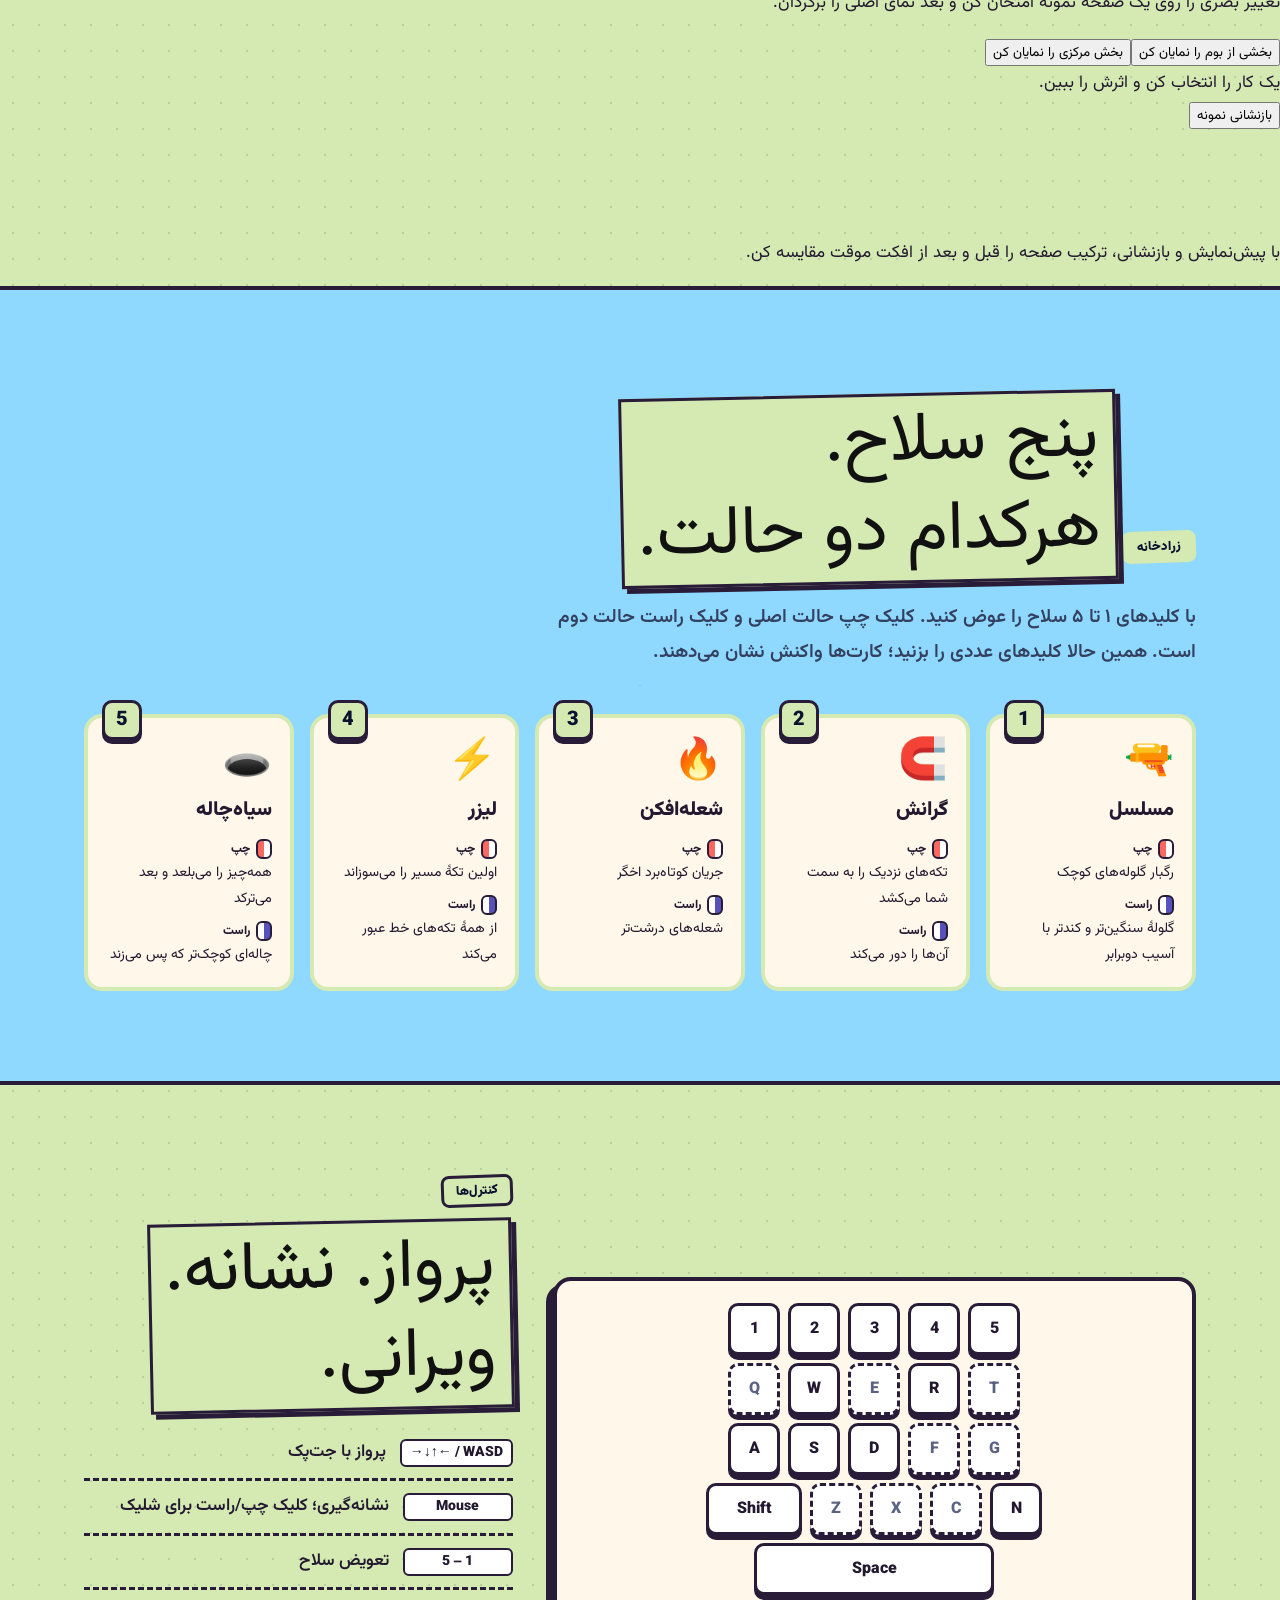
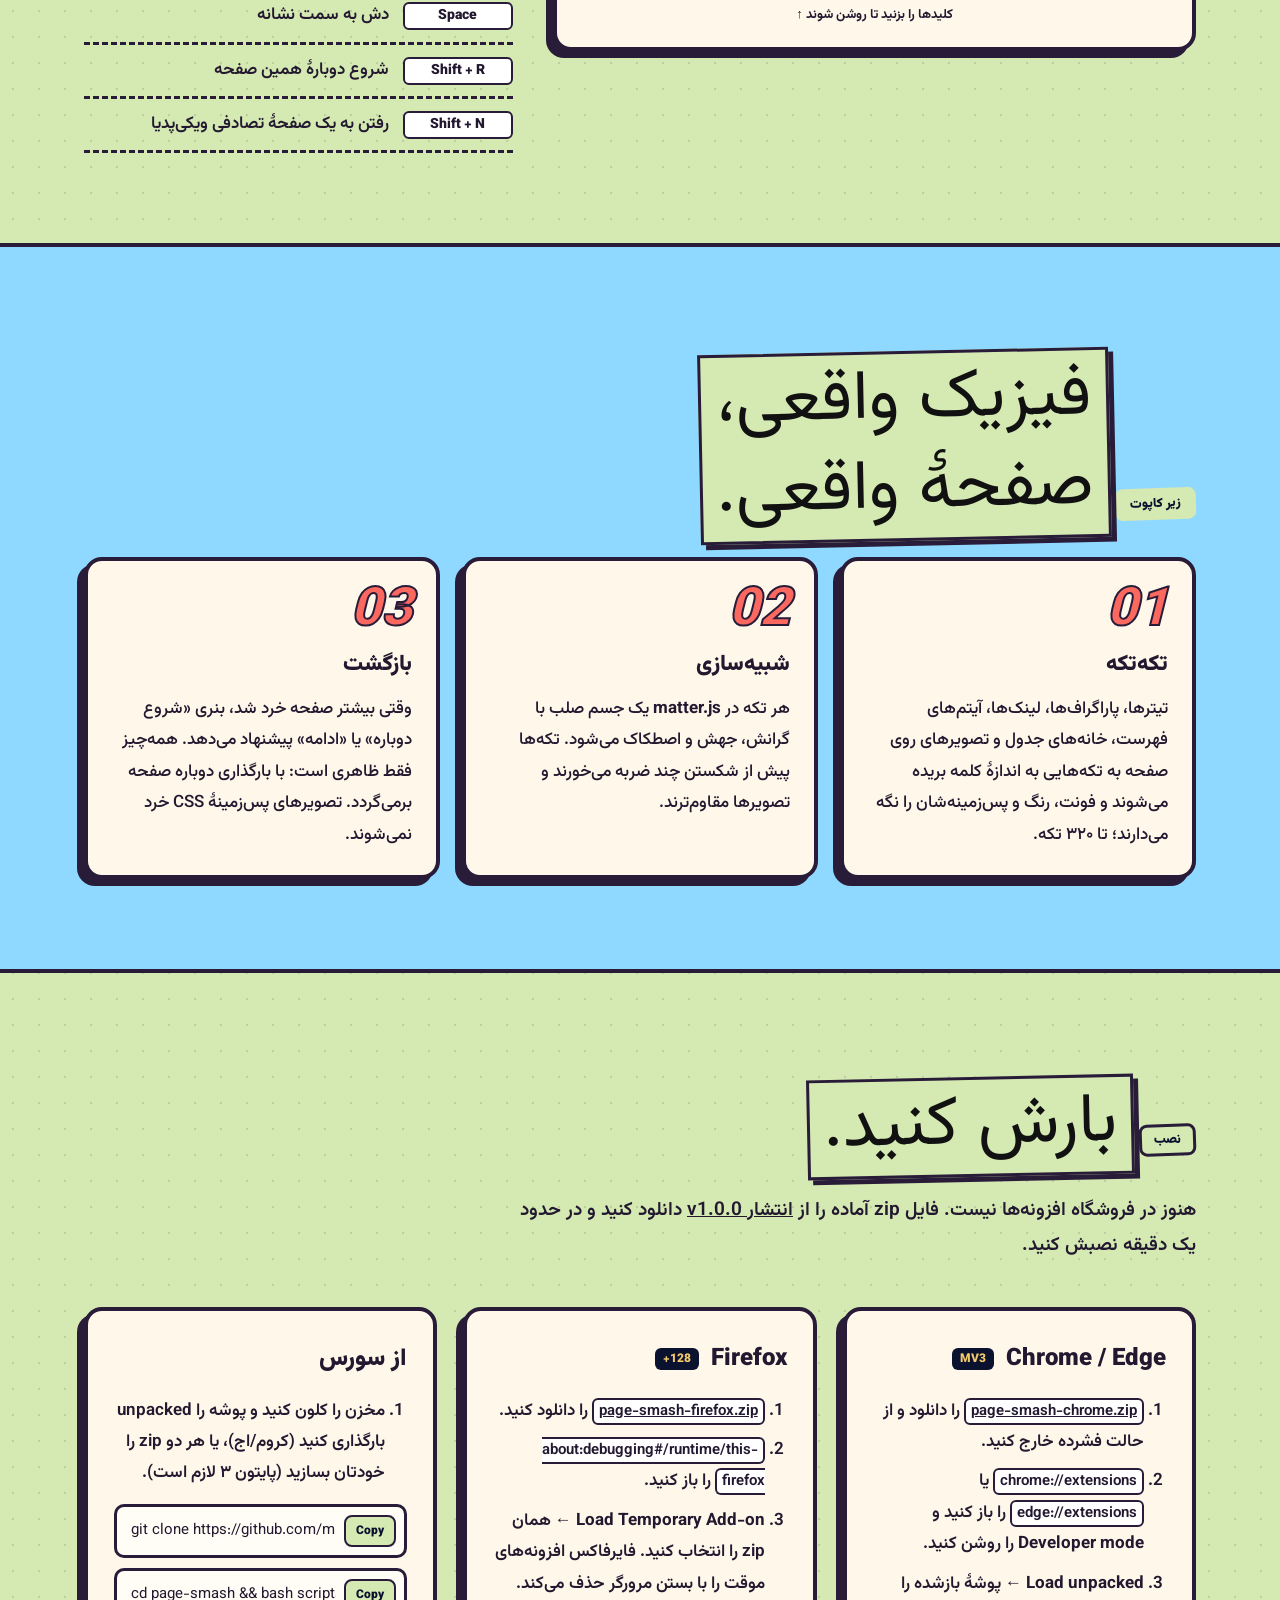
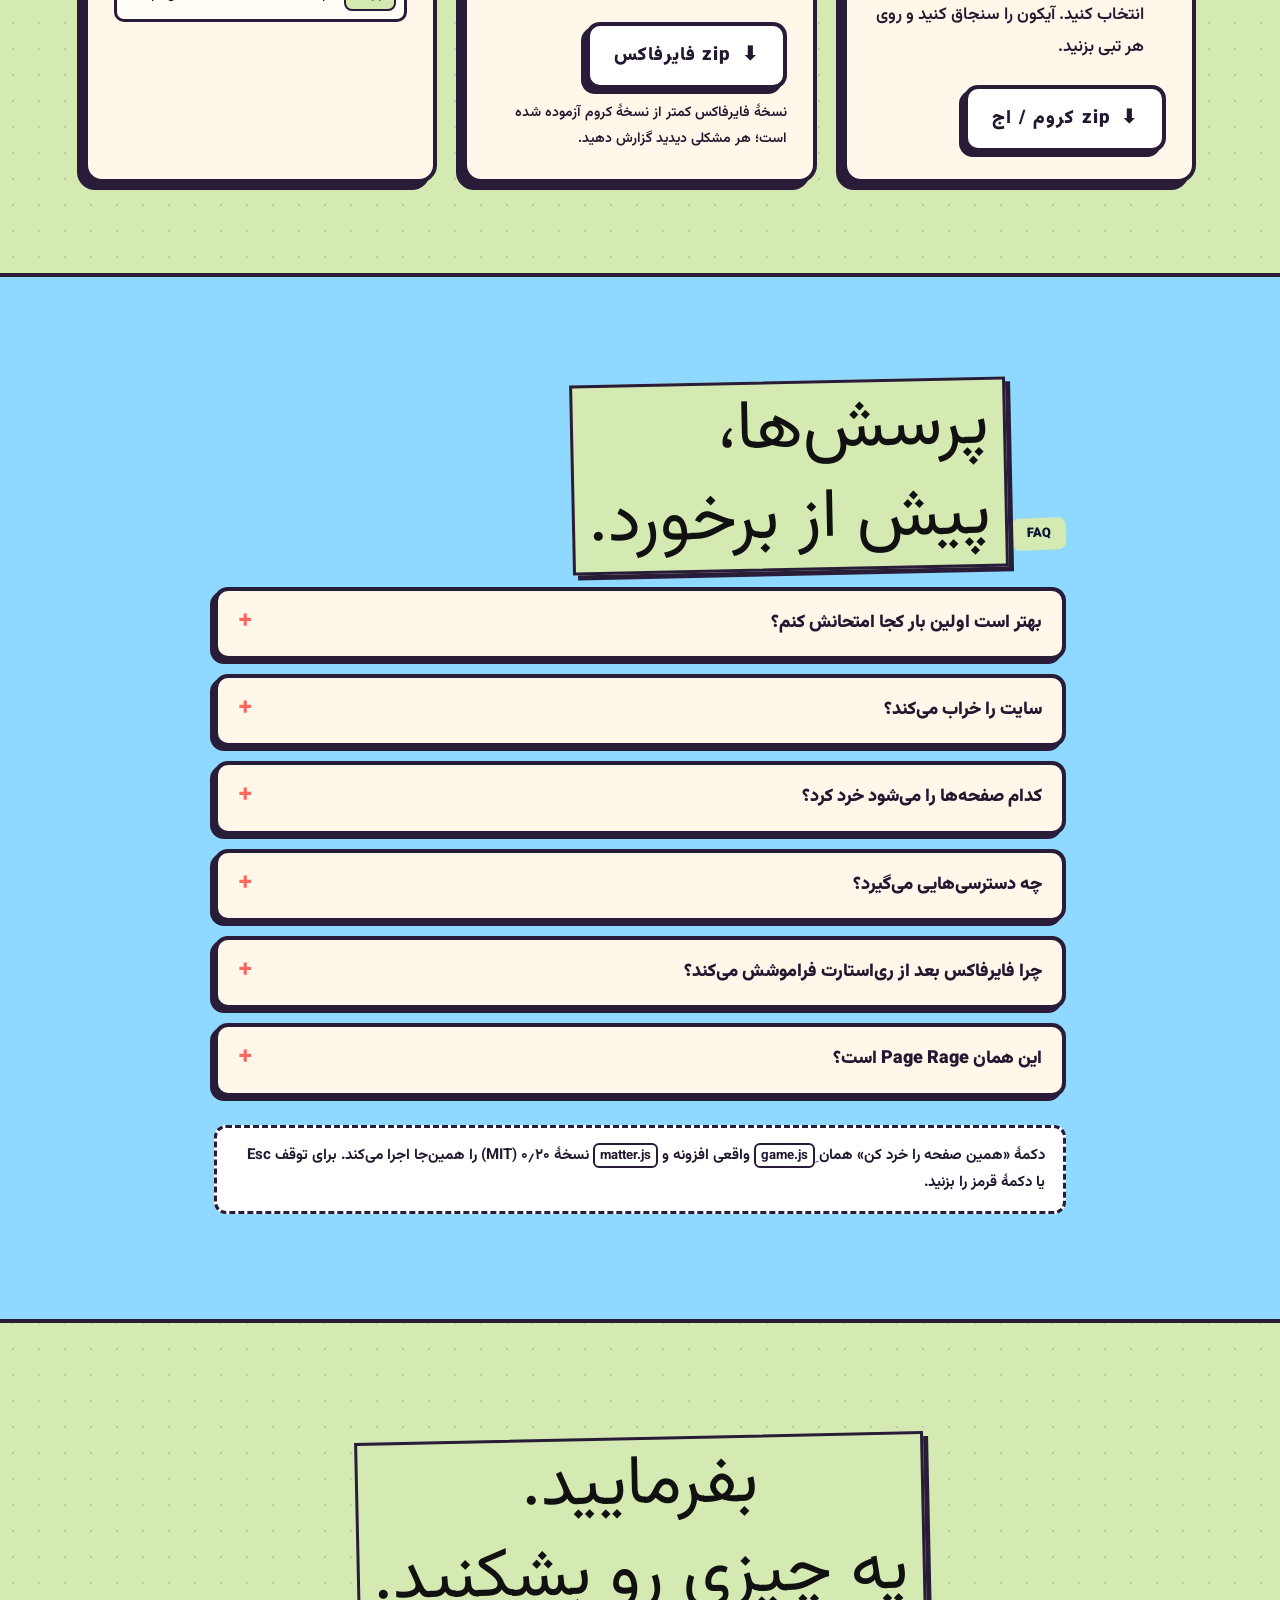
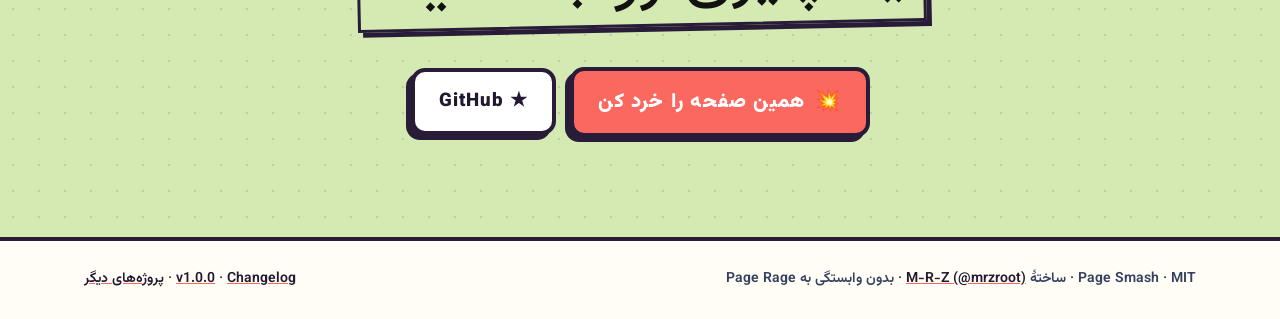
==== commit 7dd3e3e6: "Give the standalone project its own interactive introduction" ====
--- a/docs/index.html
+++ b/docs/index.html
@@ -215,7 +215,7 @@
 </style>
 <link rel="stylesheet" href="identity.css"><link rel="preload" href="fonts/Vazirmatn.woff2" as="font" type="font/woff2" crossorigin>
 <link rel="stylesheet" href="redesign.css">
-<link rel="stylesheet" href="/assets/studio-mark.css"></head>
+<link rel="stylesheet" href="/assets/studio-mark.css"><link rel="stylesheet" href="/assets/portfolio/embed.css"><script defer src="/assets/portfolio/exhibit.js"></script></head>
 <body>
 <header class="top"><div class="wrap">
   <a class="brand" href="#"><img src="favicon.svg" alt=""><span lang="en">Page Smash</span><span lang="fa">صفحه‌خردکن</span></a>
@@ -247,11 +247,32 @@
     <div class="art" id="art"><div class="pow" id="pow">POW!</div></div>
   </div>
 </div></section>
-<aside class="studio-project-entry" style="--entry-color:#ffad88">
-  <img src="/assets/thumbs/page-smash.webp" alt="" width="160" height="100" loading="lazy" decoding="async">
-  <div><strong>بوم بازی را انتخاب کن</strong><small>بخشی از بوم را نمایان کن</small></div>
-  <a href="/playground/?project=page-smash&amp;lang=fa">سناریو را امتحان کن ↗</a>
-</aside>
+<div class="atlas-embedded" data-motif="wipe" style="--exhibit-hue:1"><section class="exhibit-studio" id="portfolio-example" data-project="page-smash" data-motif="wipe" data-state="0" aria-labelledby="portfolio-example-title">
+    <div class="exhibit-studio-head"><div><p class="exhibit-kicker"><span class="pf-en" lang="en">Illustrative sample</span><span class="pf-fa" lang="fa">دادهٔ نمونه</span></p><h2 id="portfolio-example-title"><span class="pf-en" lang="en">Reveal the preview</span><span class="pf-fa" lang="fa">پیش‌نمایش را آشکار کن</span></h2></div>
+       <a href="/projects/guide/page-smash/"><span class="pf-en" lang="en">Interactive introduction</span><span class="pf-fa" lang="fa">معرفی تعاملی</span> <i class="exhibit-arrow" aria-hidden="true"></i></a></div>
+    <div class="exhibit-lab">
+      <div class="stage-picture" aria-hidden="true">
+        <div class="stage-sign"><i></i><i></i><i></i><strong dir="ltr">Page Smash</strong></div>
+        <img class="stage-cover" src="/assets/thumbs/page-smash.webp" width="720" height="450" alt="" loading="lazy">
+        <div class="stage-track" dir="ltr"></div>
+        <div class="stage-evidence" dir="ltr"><span dir="auto">preview · intact</span></div>
+      </div>
+      <div class="stage-work">
+        <p><span class="pf-en" lang="en">Try the visual transformation on a sample page, then restore the original view.</span><span class="pf-fa" lang="fa">تغییر بصری را روی یک صفحهٔ نمونه امتحان کن و بعد نمای اصلی را برگردان.</span></p>
+        <div class="stage-actions" role="group" aria-label="Example controls / کنترل‌های نمونه">
+          <button type="button" data-stage="1" aria-pressed="false"><span class="pf-en" lang="en">Reveal part of the canvas</span><span class="pf-fa" lang="fa">بخشی از بوم را نمایان کن</span><i class="exhibit-arrow" aria-hidden="true"></i></button><button type="button" data-stage="2" aria-pressed="false"><span class="pf-en" lang="en">Reveal the central section</span><span class="pf-fa" lang="fa">بخش مرکزی را نمایان کن</span><i class="exhibit-arrow" aria-hidden="true"></i></button>
+        </div>
+        <output class="stage-result" aria-live="polite"><span class="pf-en" lang="en">Try a response to see its effect.</span><span class="pf-fa" lang="fa">یک کار را انتخاب کن و اثرش را ببین.</span></output>
+        <div class="stage-foot">
+          <button type="button" data-stage="0" aria-pressed="true"><span class="pf-en" lang="en">Reset example</span><span class="pf-fa" lang="fa">بازنشانی نمونه</span></button>
+
+        </div>
+      </div>
+    </div>
+   </section>
+    <p class="exhibit-takeaway"><span class="pf-en" lang="en">Use the preview and reset to compare the page composition before and after a temporary effect.</span><span class="pf-fa" lang="fa">با پیش‌نمایش و بازنشانی، ترکیب صفحه را قبل و بعد از افکت موقت مقایسه کن.</span></p>
+    <script type="application/json" data-embed-project>{"entries":[{"id":"page-smash","group":"showcase","motif":"wipe","color":"#ffad88","title":["Choose the game’s canvas","بوم بازی را انتخاب کن"],"brief":["Try the visual transformation on a sample page, then restore the original view.","تغییر بصری را روی یک صفحهٔ نمونه امتحان کن و بعد نمای اصلی را برگردان."],"actions":[["Reveal part of the canvas","بخشی از بوم را نمایان کن"],["Reveal the central section","بخش مرکزی را نمایان کن"]],"outcomes":[["A small area changes, keeping the rest of the page as a reference.","ناحیه‌ای کوچک تغییر می‌کند و بقیهٔ صفحه به‌عنوان مرجع می‌ماند."],["A larger area shifts the emphasis and reveals the backing.","تغییر ناحیهٔ بزرگ‌تر، مرکز توجه را جابه‌جا می‌کند و لایهٔ زیر را نشان می‌دهد."]],"evidence":[["preview · intact"],["edge · 22%"],["center · 54%"]],"name":"Page Smash","kicker":["Browser extension","افزونهٔ مرورگر"],"intro":["Fly a small jetpack through a disposable visual layer of a webpage. A browser toy, not an editor for the underlying site.","با جت‌پک در یک لایهٔ نمایشی از صفحه بازی کنید. یک سرگرمی مرورگری است، نه ویرایشگر سایت اصلی."],"hint":["Try it on a disposable page, then reload and confirm that the original page content is unchanged.","روی یک صفحهٔ آزمایشی امتحان کنید، سپس صفحه را دوباره بار بزنید و ببینید محتوای اصلی عوض نشده است."],"site":"/page-smash/","source":"https://github.com/mrzroot/page-smash","layout":"poster","hue":1,"image":"/assets/thumbs/page-smash.webp"}],"labels":{"map":["Project Atlas","اطلس پروژه‌ها"],"mapIntro":["Four ways to explore the projects. Choose a project to see what it does and open its interactive introduction.","چهار مسیر برای گشتن میان پروژه‌ها. یکی را انتخاب کن تا ببینی چه کار می‌کند و معرفی تعاملی‌اش را باز کنی."],"agents":["AI tooling","ابزارهای هوش مصنوعی"],"language":["Language and data","زبان و داده"],"systems":["Systems","سامانه‌ها"],"showcase":["Design and demos","طراحی و دمو"],"projects":["All projects","همهٔ پروژه‌ها"],"open":["Interactive introduction","معرفی تعاملی"],"test":["Try the example","نمونه را امتحان کن"],"story":["The situation","مسئله"],"reference":["Inspect the project","بررسی پروژه"],"source":["View source on GitHub","کد منبع در گیت‌هاب"],"demo":["Open project website","باز کردن سایت پروژه"],"guide":["Suggested first step","قدم اول پیشنهادی"],"sample":["Illustrative sample","دادهٔ نمونه"],"result":["What happens","نتیجه"],"choose":["Try a response to see its effect.","یک کار را انتخاب کن و اثرش را ببین."],"still":["Initial state","حالت اولیه"],"reset":["Reset example","بازنشانی نمونه"],"more":["Explore another project","یک پروژهٔ دیگر ببین"]}}</script>
+  </div>
 
 <section class="dark" id="weapons"><div class="wrap">
   <span class="tag"><span lang="en">Armory</span><span lang="fa">زرادخانه</span></span>
